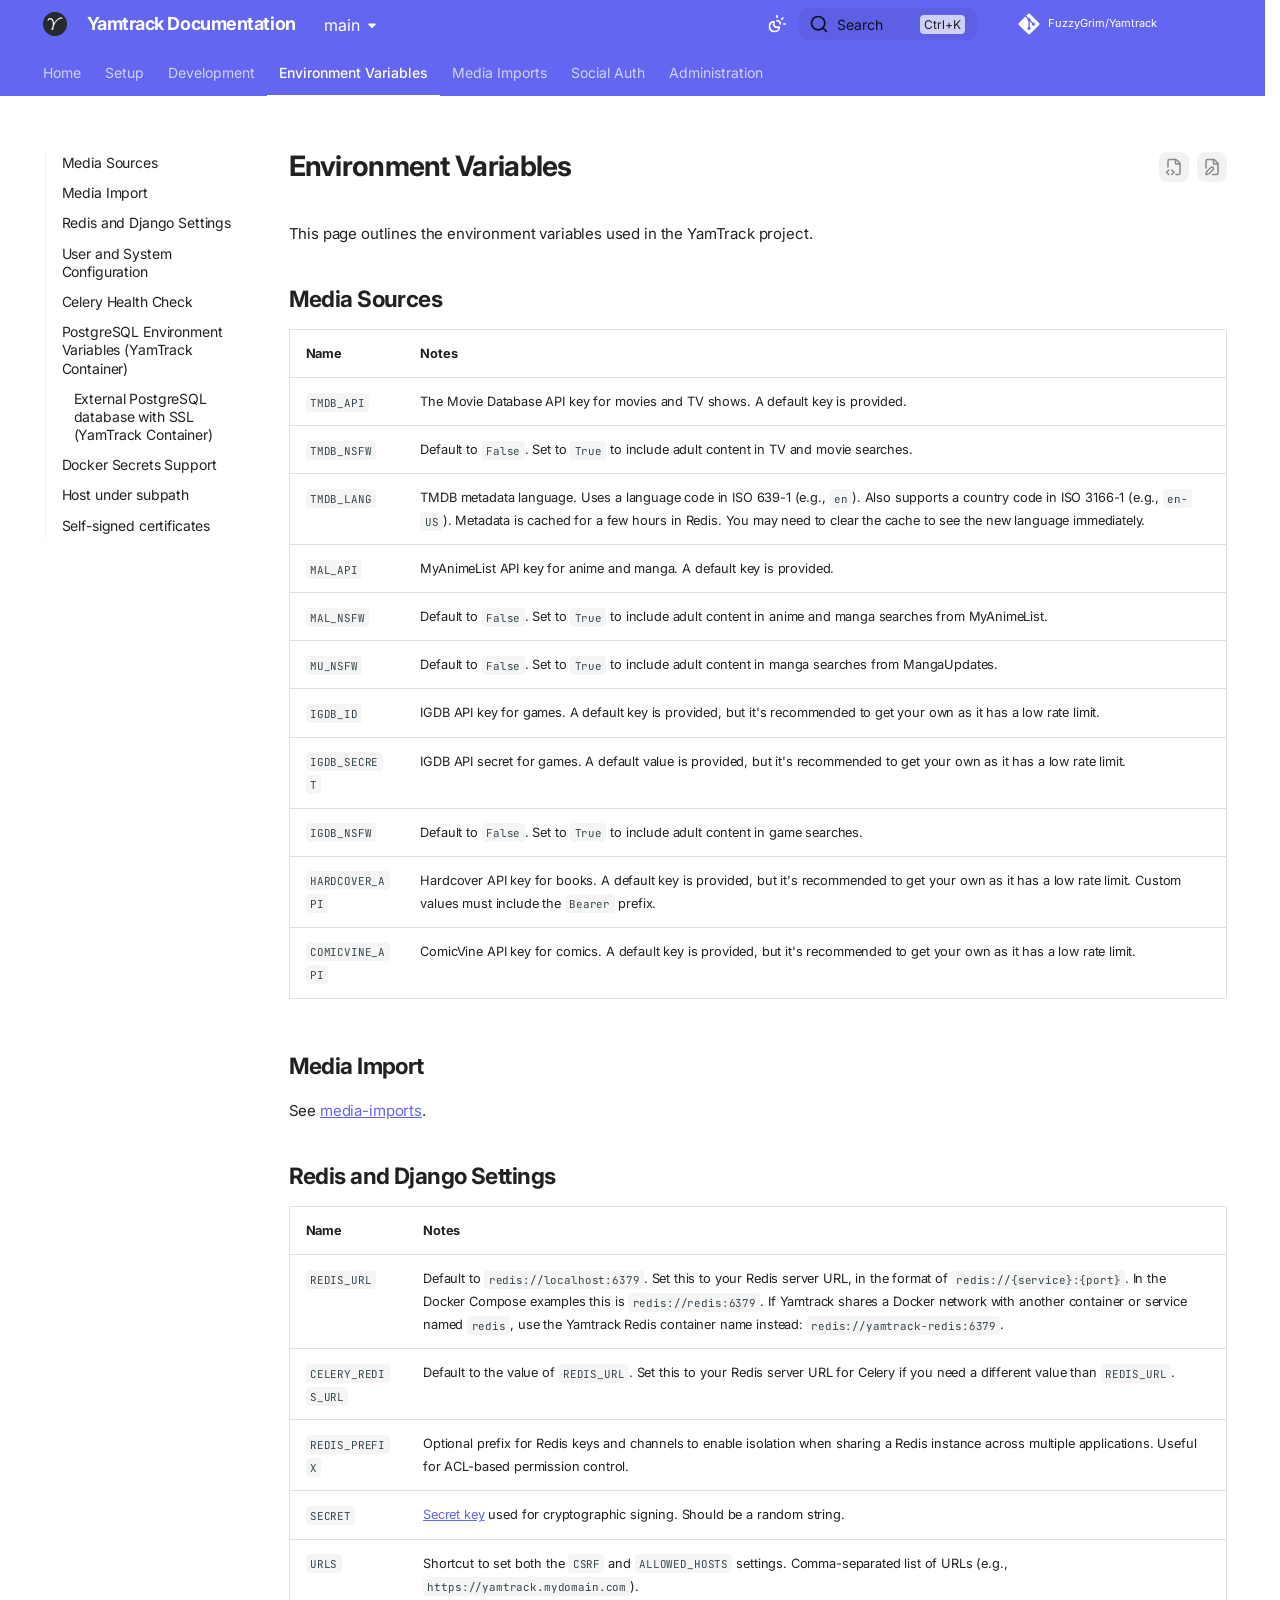
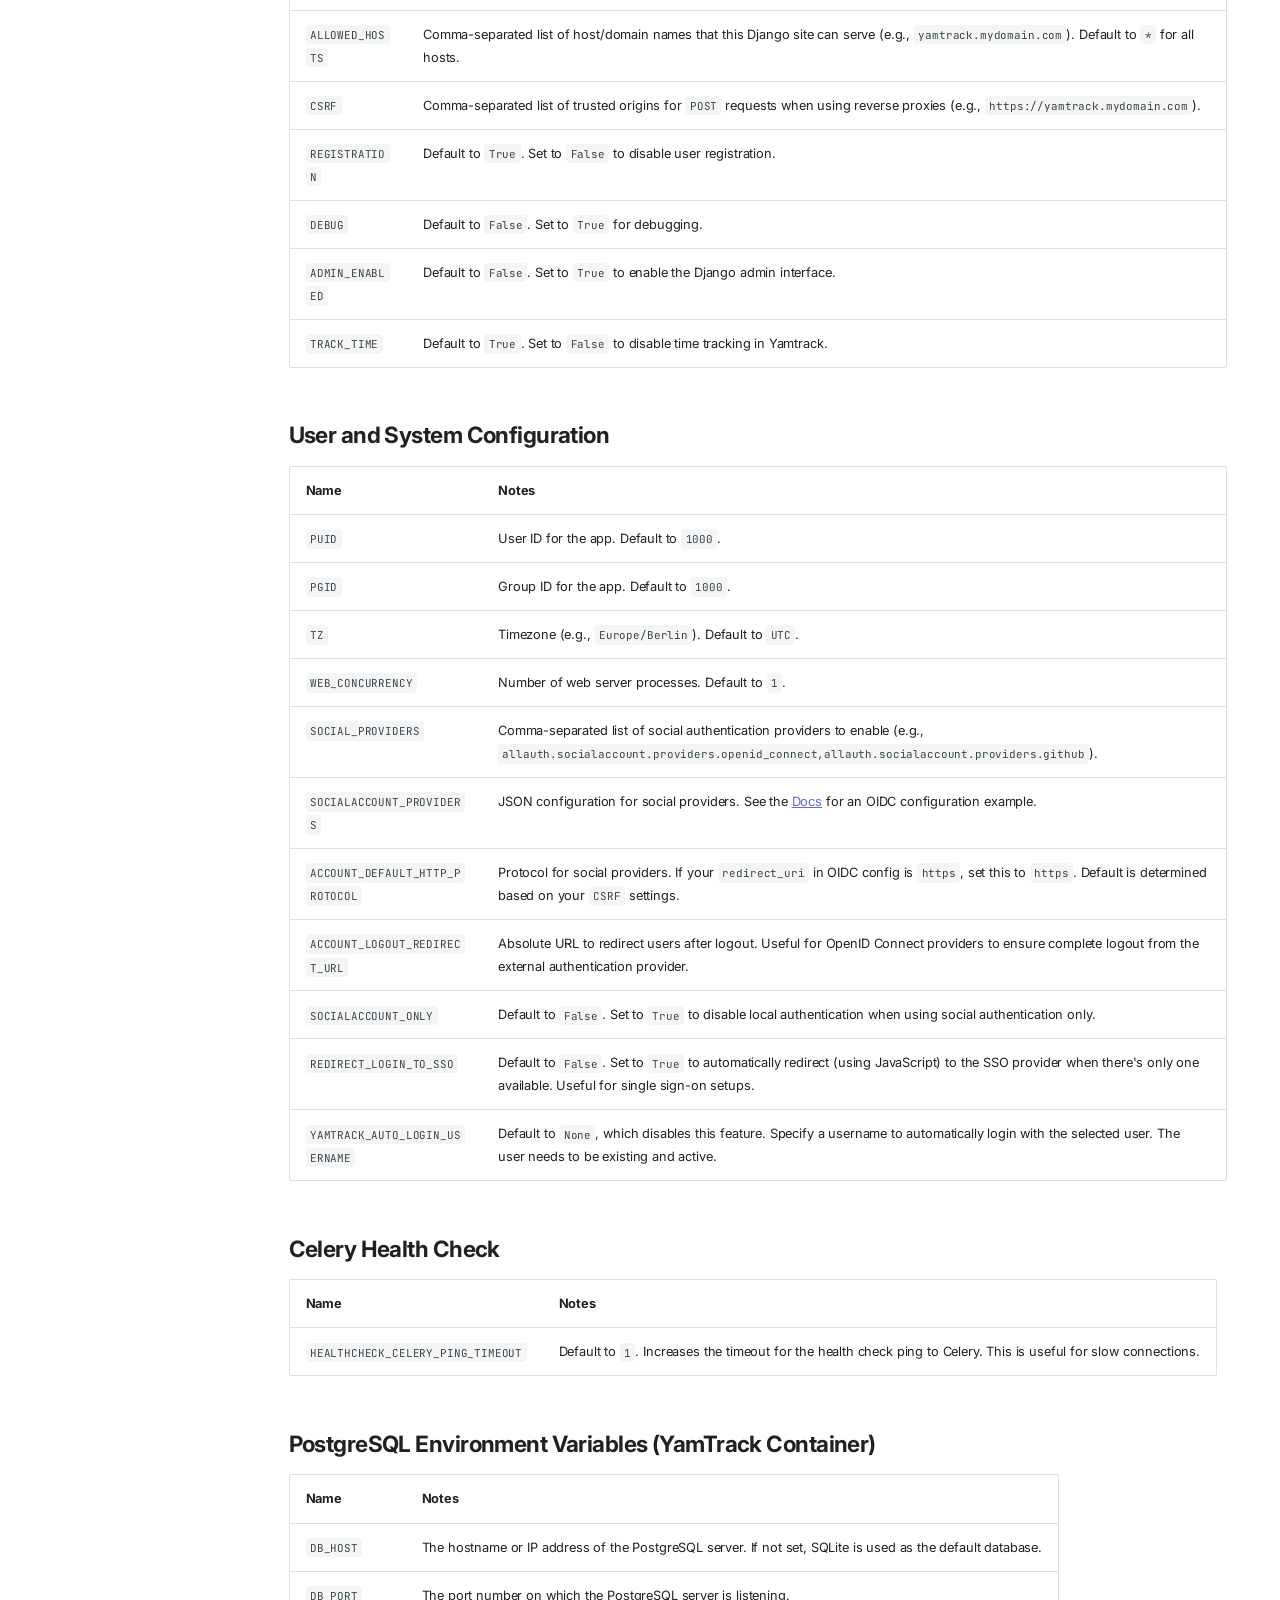
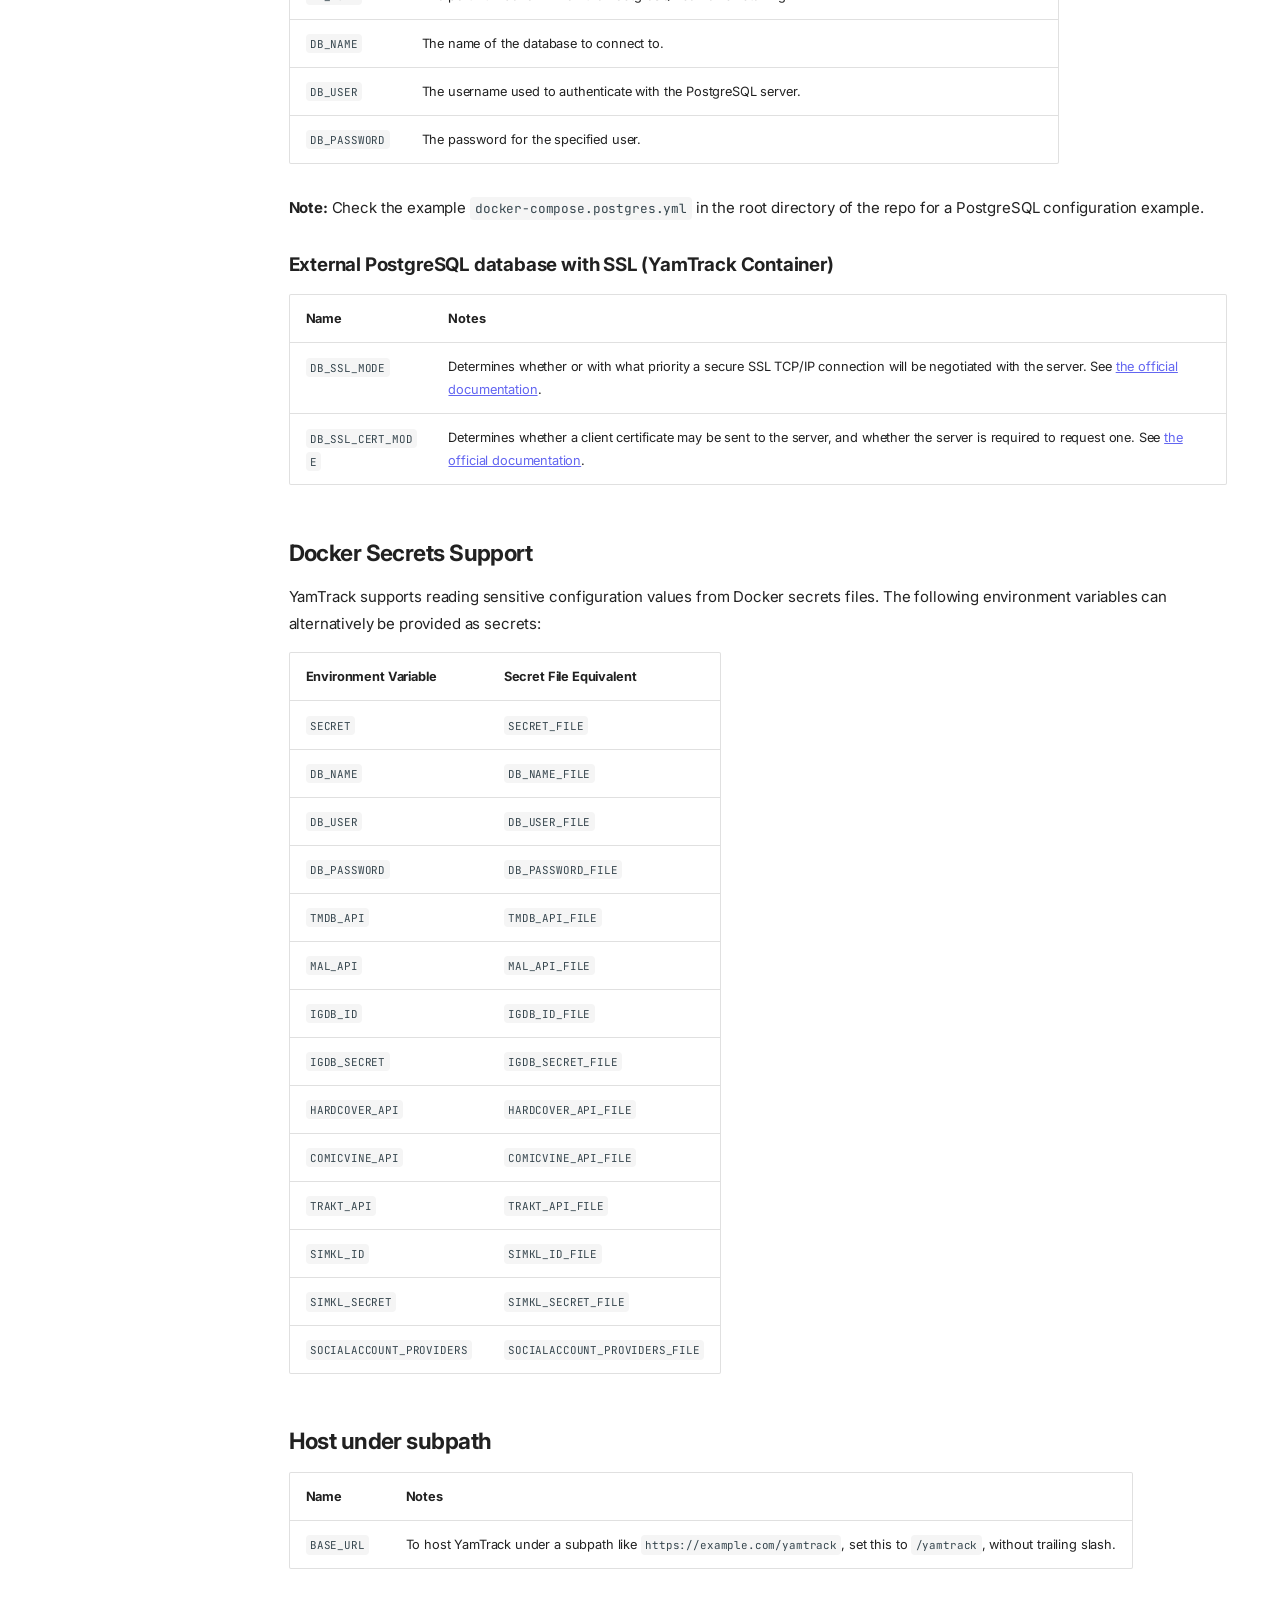
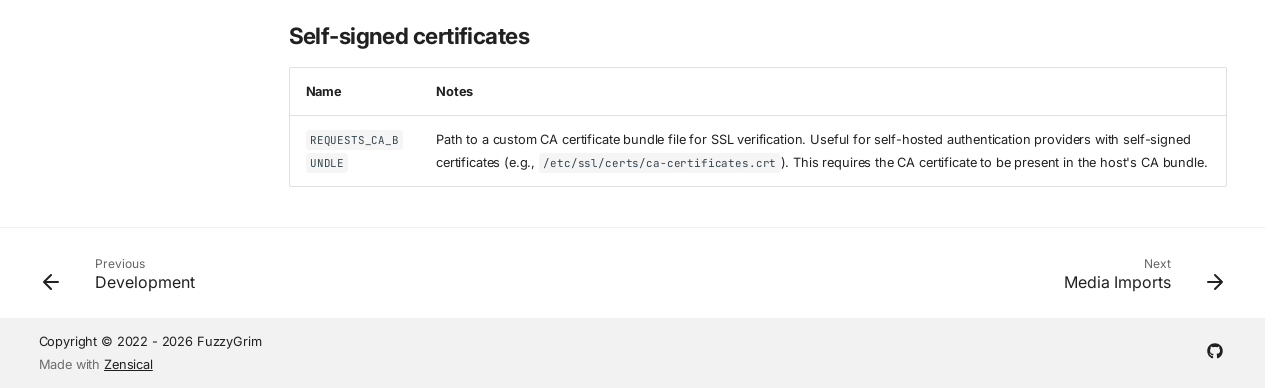
==== main/env-variables/index.html @ cf346e5a "Deployed 66293845 to main with Zensical 0.0.42 and mike 2.2.0+zensical-0.1.0" ====
<!doctype html>
<html lang="en" class="no-js">
  <head>
    
      <meta charset="utf-8">
      <meta name="viewport" content="width=device-width,initial-scale=1">
      
        <meta name="description" content="Yamtrack is a self hosted media tracker for movies, tv shows, anime, manga, video games, books, comics, and board games.">
      
      
        <meta name="author" content="FuzzyGrim">
      
      
        <link rel="canonical" href="https://FuzzyGrim.github.io/Yamtrack/main/env-variables/">
      
      
        <link rel="prev" href="../development/">
      
      
        <link rel="next" href="../media-imports/">
      
      
        
      
      
      <link rel="icon" href="../assets/logo.png">
      <meta name="generator" content="zensical-0.0.42">
    
    
      
        <title>Environment Variables - Yamtrack Documentation</title>
      
    
    
      
        
      
      <link rel="stylesheet" href="../assets/stylesheets/modern/main.fba56155.min.css">
      
        
          
        
        <link rel="stylesheet" href="../assets/stylesheets/modern/palette.dfe2e883.min.css">
      
      


    
    
      
    
    
      
        
        
        <link rel="preconnect" href="https://fonts.gstatic.com" crossorigin>
        <link rel="stylesheet" href="https://fonts.googleapis.com/css?family=Inter:300,300i,400,400i,500,500i,700,700i%7CJetBrains+Mono:400,400i,700,700i&amp;display=fallback">
        <style>:root{--md-text-font:"Inter";--md-code-font:"JetBrains Mono"}</style>
      
    
    
      <link rel="stylesheet" href="../stylesheets/extra.css">
    
    <script>__md_scope=new URL("..",location),__md_scope.pathname.endsWith("/")||(__md_scope=new URL(__md_scope.pathname+"/",location)),__md_hash=e=>[...e].reduce(((e,t)=>(e<<5)-e+t.charCodeAt(0)),0),__md_get=(e,t=localStorage,_=__md_scope)=>JSON.parse(t.getItem(_.pathname+"."+e)),__md_set=(e,t,_=localStorage,a=__md_scope)=>{try{_.setItem(a.pathname+"."+e,JSON.stringify(t))}catch(e){}},document.documentElement.setAttribute("data-platform",navigator.platform)</script>
    
      

    
    
  </head>
  
  
    
    
      
    
    
    
    
    <body dir="ltr" data-md-color-scheme="default" data-md-color-primary="indigo" data-md-color-accent="indigo">
  
    
    <input class="md-toggle" data-md-toggle="drawer" type="checkbox" id="__drawer" autocomplete="off">
    <input class="md-toggle" data-md-toggle="search" type="checkbox" id="__search" autocomplete="off">
    <label class="md-overlay" for="__drawer" aria-label="Navigation"></label>
    <div data-md-component="skip">
      
        
        <a href="#environment-variables" class="md-skip">
          Skip to content
        </a>
      
    </div>
    <div data-md-component="announce">
      
    </div>
    
      <div data-md-color-scheme="default" data-md-component="outdated" hidden>
        
      </div>
    
    
      

<header class="md-header" data-md-component="header">
  <nav class="md-header__inner md-grid" aria-label="Header">
    <a href="./.." title="Yamtrack Documentation" class="md-header__button md-logo" aria-label="Yamtrack Documentation" data-md-component="logo">
      
  <img src="../assets/logo.png" alt="Yamtrack Documentation">

    </a>
    <label class="md-header__button md-icon" for="__drawer" aria-label="Navigation">
      
      <svg xmlns="http://www.w3.org/2000/svg" fill="none" stroke="currentColor" stroke-linecap="round" stroke-linejoin="round" stroke-width="2" class="lucide lucide-menu" viewBox="0 0 24 24"><path d="M4 5h16M4 12h16M4 19h16"/></svg>
    </label>
    <div class="md-header__title" data-md-component="header-title">
      <div class="md-header__ellipsis">
        <div class="md-header__topic">
          <span class="md-ellipsis">
            Yamtrack Documentation
          </span>
        </div>
        <div class="md-header__topic" data-md-component="header-topic">
          <span class="md-ellipsis">
            
              Environment Variables
            
          </span>
        </div>
      </div>
    </div>
    
      
        <form class="md-header__option" data-md-component="palette">
  
    
    
    
    <input class="md-option" data-md-color-media="(prefers-color-scheme)" data-md-color-scheme="default" data-md-color-primary="indigo" data-md-color-accent="indigo"  aria-label="Switch to light mode"  type="radio" name="__palette" id="__palette_0">
    
      <label class="md-header__button md-icon" title="Switch to light mode" for="__palette_1" hidden>
        <svg xmlns="http://www.w3.org/2000/svg" fill="none" stroke="currentColor" stroke-linecap="round" stroke-linejoin="round" stroke-width="2" class="lucide lucide-sun-moon" viewBox="0 0 24 24"><path d="M12 2v2M14.837 16.385a6 6 0 1 1-7.223-7.222c.624-.147.97.66.715 1.248a4 4 0 0 0 5.26 5.259c.589-.255 1.396.09 1.248.715M16 12a4 4 0 0 0-4-4M19 5l-1.256 1.256M20 12h2"/></svg>
      </label>
    
  
    
    
    
    <input class="md-option" data-md-color-media="(prefers-color-scheme: light)" data-md-color-scheme="default" data-md-color-primary="indigo" data-md-color-accent="indigo"  aria-label="Switch to dark mode"  type="radio" name="__palette" id="__palette_1">
    
      <label class="md-header__button md-icon" title="Switch to dark mode" for="__palette_2" hidden>
        <svg xmlns="http://www.w3.org/2000/svg" fill="none" stroke="currentColor" stroke-linecap="round" stroke-linejoin="round" stroke-width="2" class="lucide lucide-sun" viewBox="0 0 24 24"><circle cx="12" cy="12" r="4"/><path d="M12 2v2M12 20v2M4.93 4.93l1.41 1.41M17.66 17.66l1.41 1.41M2 12h2M20 12h2M6.34 17.66l-1.41 1.41M19.07 4.93l-1.41 1.41"/></svg>
      </label>
    
  
    
    
    
    <input class="md-option" data-md-color-media="(prefers-color-scheme: dark)" data-md-color-scheme="slate" data-md-color-primary="indigo" data-md-color-accent="indigo"  aria-label="Switch to system preference"  type="radio" name="__palette" id="__palette_2">
    
      <label class="md-header__button md-icon" title="Switch to system preference" for="__palette_0" hidden>
        <svg xmlns="http://www.w3.org/2000/svg" fill="none" stroke="currentColor" stroke-linecap="round" stroke-linejoin="round" stroke-width="2" class="lucide lucide-moon" viewBox="0 0 24 24"><path d="M20.985 12.486a9 9 0 1 1-9.473-9.472c.405-.022.617.46.402.803a6 6 0 0 0 8.268 8.268c.344-.215.825-.004.803.401"/></svg>
      </label>
    
  
</form>
      
    
    
      <script>var palette=__md_get("__palette");if(palette&&palette.color){if("(prefers-color-scheme)"===palette.color.media){var media=matchMedia("(prefers-color-scheme: light)"),input=document.querySelector(media.matches?"[data-md-color-media='(prefers-color-scheme: light)']":"[data-md-color-media='(prefers-color-scheme: dark)']");palette.color.media=input.getAttribute("data-md-color-media"),palette.color.scheme=input.getAttribute("data-md-color-scheme"),palette.color.primary=input.getAttribute("data-md-color-primary"),palette.color.accent=input.getAttribute("data-md-color-accent")}for(var[key,value]of Object.entries(palette.color))document.body.setAttribute("data-md-color-"+key,value)}</script>
    
    
    
      
      
        <label class="md-header__button md-icon" for="__search" aria-label="Search">
          
          <svg xmlns="http://www.w3.org/2000/svg" fill="none" stroke="currentColor" stroke-linecap="round" stroke-linejoin="round" stroke-width="2" class="lucide lucide-search" viewBox="0 0 24 24"><path d="m21 21-4.34-4.34"/><circle cx="11" cy="11" r="8"/></svg>
        </label>
        <div class="md-search" data-md-component="search" role="dialog" aria-label="Search">
  <button type="button" class="md-search__button">
    Search
  </button>
</div>
      
    
    <div class="md-header__source">
      
        <a href="https://github.com/FuzzyGrim/Yamtrack" title="Go to repository" class="md-source" data-md-component="source">
  <div class="md-source__icon md-icon">
    
    <svg xmlns="http://www.w3.org/2000/svg" viewBox="0 0 448 512"><!--! Font Awesome Free 7.2.0 by @fontawesome - https://fontawesome.com License - https://fontawesome.com/license/free (Icons: CC BY 4.0, Fonts: SIL OFL 1.1, Code: MIT License) Copyright 2026 Fonticons, Inc.--><path fill="currentColor" d="M439.6 236.1 244 40.5c-5.4-5.5-12.8-8.5-20.4-8.5s-15 3-20.4 8.4L162.5 81l51.5 51.5c27.1-9.1 52.7 16.8 43.4 43.7l49.7 49.7c34.2-11.8 61.2 31 35.5 56.7-26.5 26.5-70.2-2.9-56-37.3L240.3 199v121.9c25.3 12.5 22.3 41.8 9.1 55-6.4 6.4-15.2 10.1-24.3 10.1s-17.8-3.6-24.3-10.1c-17.6-17.6-11.1-46.9 11.2-56v-123c-20.8-8.5-24.6-30.7-18.6-45L142.6 101 8.5 235.1C3 240.6 0 247.9 0 255.5s3 15 8.5 20.4l195.6 195.7c5.4 5.4 12.7 8.4 20.4 8.4s15-3 20.4-8.4l194.7-194.7c5.4-5.4 8.4-12.8 8.4-20.4s-3-15-8.4-20.4"/></svg>
  </div>
  <div class="md-source__repository">
    FuzzyGrim/Yamtrack
  </div>
</a>
      
    </div>
  </nav>
  
</header>
    
    <div class="md-container" data-md-component="container">
      
      
        
          
            
<nav class="md-tabs" aria-label="Tabs" data-md-component="tabs">
  <div class="md-grid">
    <ul class="md-tabs__list">
      
        
  
  
  
  
    <li class="md-tabs__item">
      <a href="./.." class="md-tabs__link">
        
  
  Home

      </a>
    </li>
  

      
        
  
  
  
  
    <li class="md-tabs__item">
      <a href="../setup/" class="md-tabs__link">
        
  
  Setup

      </a>
    </li>
  

      
        
  
  
  
  
    <li class="md-tabs__item">
      <a href="../development/" class="md-tabs__link">
        
  
  Development

      </a>
    </li>
  

      
        
  
  
  
    
  
  
    <li class="md-tabs__item md-tabs__item--active">
      <a href="././" class="md-tabs__link">
        
  
  Environment Variables

      </a>
    </li>
  

      
        
  
  
  
  
    <li class="md-tabs__item">
      <a href="../media-imports/" class="md-tabs__link">
        
  
  Media Imports

      </a>
    </li>
  

      
        
  
  
  
  
    <li class="md-tabs__item">
      <a href="../social-auth/" class="md-tabs__link">
        
  
  Social Auth

      </a>
    </li>
  

      
        
  
  
  
  
    <li class="md-tabs__item">
      <a href="../administration/" class="md-tabs__link">
        
  
  Administration

      </a>
    </li>
  

      
    </ul>
  </div>
</nav>
          
        
      
      <main class="md-main" data-md-component="main">
        <div class="md-main__inner md-grid">
          
            
              
              <div class="md-sidebar md-sidebar--primary" data-md-component="sidebar" data-md-type="navigation" >
                <div class="md-sidebar__scrollwrap">
                  <div class="md-sidebar__inner">
                    


  


  

<nav class="md-nav md-nav--primary md-nav--lifted md-nav--integrated" aria-label="Navigation" data-md-level="0">
  <label class="md-nav__title" for="__drawer">
    <a href="./.." title="Yamtrack Documentation" class="md-nav__button md-logo" aria-label="Yamtrack Documentation" data-md-component="logo">
      
  <img src="../assets/logo.png" alt="Yamtrack Documentation">

    </a>
    Yamtrack Documentation
  </label>
  
    <div class="md-nav__source">
      <a href="https://github.com/FuzzyGrim/Yamtrack" title="Go to repository" class="md-source" data-md-component="source">
  <div class="md-source__icon md-icon">
    
    <svg xmlns="http://www.w3.org/2000/svg" viewBox="0 0 448 512"><!--! Font Awesome Free 7.2.0 by @fontawesome - https://fontawesome.com License - https://fontawesome.com/license/free (Icons: CC BY 4.0, Fonts: SIL OFL 1.1, Code: MIT License) Copyright 2026 Fonticons, Inc.--><path fill="currentColor" d="M439.6 236.1 244 40.5c-5.4-5.5-12.8-8.5-20.4-8.5s-15 3-20.4 8.4L162.5 81l51.5 51.5c27.1-9.1 52.7 16.8 43.4 43.7l49.7 49.7c34.2-11.8 61.2 31 35.5 56.7-26.5 26.5-70.2-2.9-56-37.3L240.3 199v121.9c25.3 12.5 22.3 41.8 9.1 55-6.4 6.4-15.2 10.1-24.3 10.1s-17.8-3.6-24.3-10.1c-17.6-17.6-11.1-46.9 11.2-56v-123c-20.8-8.5-24.6-30.7-18.6-45L142.6 101 8.5 235.1C3 240.6 0 247.9 0 255.5s3 15 8.5 20.4l195.6 195.7c5.4 5.4 12.7 8.4 20.4 8.4s15-3 20.4-8.4l194.7-194.7c5.4-5.4 8.4-12.8 8.4-20.4s-3-15-8.4-20.4"/></svg>
  </div>
  <div class="md-source__repository">
    FuzzyGrim/Yamtrack
  </div>
</a>
    </div>
  
  <ul class="md-nav__list" data-md-scrollfix>
    
      
      
  
  
  
  
    <li class="md-nav__item">
      <a href="./.." class="md-nav__link">
        
  
  
  <span class="md-ellipsis">
    
  
  Home

    
  </span>
  
  

      </a>
    </li>
  

    
      
      
  
  
  
  
    <li class="md-nav__item">
      <a href="../setup/" class="md-nav__link">
        
  
  
  <span class="md-ellipsis">
    
  
  Setup

    
  </span>
  
  

      </a>
    </li>
  

    
      
      
  
  
  
  
    <li class="md-nav__item">
      <a href="../development/" class="md-nav__link">
        
  
  
  <span class="md-ellipsis">
    
  
  Development

    
  </span>
  
  

      </a>
    </li>
  

    
      
      
  
  
    
  
  
  
    <li class="md-nav__item md-nav__item--active">
      
      
      
      
        
      
      
        <label class="md-nav__link md-nav__link--active" for="__toc">
          
  
  
  <span class="md-ellipsis">
    
  
  Environment Variables

    
  </span>
  
  

          <span class="md-nav__icon md-icon"></span>
        </label>
      
      <a href="././" class="md-nav__link md-nav__link--active">
        
  
  
  <span class="md-ellipsis">
    
  
  Environment Variables

    
  </span>
  
  

      </a>
      
        


<nav class="md-nav md-nav--secondary" aria-label="On this page">
  
  
  
    
  
  
    <label class="md-nav__title" for="__toc">
      <span class="md-nav__icon md-icon"></span>
      On this page
    </label>
    <ul class="md-nav__list" data-md-component="toc" data-md-scrollfix>
      
        <li class="md-nav__item">
  <a href="#media-sources" class="md-nav__link">
    <span class="md-ellipsis">
      <span class="md-typeset">
        Media Sources
      </span>
    </span>
  </a>
  
</li>
      
        <li class="md-nav__item">
  <a href="#media-import" class="md-nav__link">
    <span class="md-ellipsis">
      <span class="md-typeset">
        Media Import
      </span>
    </span>
  </a>
  
</li>
      
        <li class="md-nav__item">
  <a href="#redis-and-django-settings" class="md-nav__link">
    <span class="md-ellipsis">
      <span class="md-typeset">
        Redis and Django Settings
      </span>
    </span>
  </a>
  
</li>
      
        <li class="md-nav__item">
  <a href="#user-and-system-configuration" class="md-nav__link">
    <span class="md-ellipsis">
      <span class="md-typeset">
        User and System Configuration
      </span>
    </span>
  </a>
  
</li>
      
        <li class="md-nav__item">
  <a href="#celery-health-check" class="md-nav__link">
    <span class="md-ellipsis">
      <span class="md-typeset">
        Celery Health Check
      </span>
    </span>
  </a>
  
</li>
      
        <li class="md-nav__item">
  <a href="#postgresql-environment-variables-yamtrack-container" class="md-nav__link">
    <span class="md-ellipsis">
      <span class="md-typeset">
        PostgreSQL Environment Variables (YamTrack Container)
      </span>
    </span>
  </a>
  
    <nav class="md-nav" aria-label="PostgreSQL Environment Variables (YamTrack Container)">
      <ul class="md-nav__list">
        
          <li class="md-nav__item">
  <a href="#external-postgresql-database-with-ssl-yamtrack-container" class="md-nav__link">
    <span class="md-ellipsis">
      <span class="md-typeset">
        External PostgreSQL database with SSL (YamTrack Container)
      </span>
    </span>
  </a>
  
</li>
        
      </ul>
    </nav>
  
</li>
      
        <li class="md-nav__item">
  <a href="#docker-secrets-support" class="md-nav__link">
    <span class="md-ellipsis">
      <span class="md-typeset">
        Docker Secrets Support
      </span>
    </span>
  </a>
  
</li>
      
        <li class="md-nav__item">
  <a href="#host-under-subpath" class="md-nav__link">
    <span class="md-ellipsis">
      <span class="md-typeset">
        Host under subpath
      </span>
    </span>
  </a>
  
</li>
      
        <li class="md-nav__item">
  <a href="#self-signed-certificates" class="md-nav__link">
    <span class="md-ellipsis">
      <span class="md-typeset">
        Self-signed certificates
      </span>
    </span>
  </a>
  
</li>
      
    </ul>
  
</nav>
      
    </li>
  

    
      
      
  
  
  
  
    <li class="md-nav__item">
      <a href="../media-imports/" class="md-nav__link">
        
  
  
  <span class="md-ellipsis">
    
  
  Media Imports

    
  </span>
  
  

      </a>
    </li>
  

    
      
      
  
  
  
  
    <li class="md-nav__item">
      <a href="../social-auth/" class="md-nav__link">
        
  
  
  <span class="md-ellipsis">
    
  
  Social Auth

    
  </span>
  
  

      </a>
    </li>
  

    
      
      
  
  
  
  
    <li class="md-nav__item">
      <a href="../administration/" class="md-nav__link">
        
  
  
  <span class="md-ellipsis">
    
  
  Administration

    
  </span>
  
  

      </a>
    </li>
  

    
  </ul>
</nav>
                  </div>
                </div>
              </div>
            
            
          
          
            <div class="md-content" data-md-component="content">
              
              <article class="md-content__inner md-typeset">
                
                  
  
    <a href="https://github.com/FuzzyGrim/Yamtrack/edit/dev/docs/env-variables.md" title="Edit this page" class="md-content__button md-icon" rel="edit">
      
      <svg xmlns="http://www.w3.org/2000/svg" fill="none" stroke="currentColor" stroke-linecap="round" stroke-linejoin="round" stroke-width="2" class="lucide lucide-file-pen" viewBox="0 0 24 24"><path d="M12.659 22H18a2 2 0 0 0 2-2V8a2.4 2.4 0 0 0-.706-1.706l-3.588-3.588A2.4 2.4 0 0 0 14 2H6a2 2 0 0 0-2 2v9.34"/><path d="M14 2v5a1 1 0 0 0 1 1h5M10.378 12.622a1 1 0 0 1 3 3.003L8.36 20.637a2 2 0 0 1-.854.506l-2.867.837a.5.5 0 0 1-.62-.62l.836-2.869a2 2 0 0 1 .506-.853z"/></svg>
    </a>
  
  
    
      
    
    <a href="https://github.com/FuzzyGrim/Yamtrack/raw/dev/docs/env-variables.md" title="View source of this page" class="md-content__button md-icon">
      
      <svg xmlns="http://www.w3.org/2000/svg" fill="none" stroke="currentColor" stroke-linecap="round" stroke-linejoin="round" stroke-width="2" class="lucide lucide-file-code-2" viewBox="0 0 24 24"><path d="M4 12.15V4a2 2 0 0 1 2-2h8a2.4 2.4 0 0 1 1.706.706l3.588 3.588A2.4 2.4 0 0 1 20 8v12a2 2 0 0 1-2 2h-3.35"/><path d="M14 2v5a1 1 0 0 0 1 1h5M5 16l-3 3 3 3M9 22l3-3-3-3"/></svg>
    </a>
  


<h1 id="environment-variables">Environment Variables<a class="headerlink" href="#environment-variables" title="Permanent link">&para;</a></h1>
<p>This page outlines the environment variables used in the YamTrack project.</p>
<h2 id="media-sources">Media Sources<a class="headerlink" href="#media-sources" title="Permanent link">&para;</a></h2>
<table>
<thead>
<tr>
<th>Name</th>
<th>Notes</th>
</tr>
</thead>
<tbody>
<tr>
<td><code>TMDB_API</code></td>
<td>The Movie Database API key for movies and TV shows. A default key is provided.</td>
</tr>
<tr>
<td><code>TMDB_NSFW</code></td>
<td>Default to <code>False</code>. Set to <code>True</code> to include adult content in TV and movie searches.</td>
</tr>
<tr>
<td><code>TMDB_LANG</code></td>
<td>TMDB metadata language. Uses a language code in ISO 639-1 (e.g., <code>en</code>). Also supports a country code in ISO 3166-1 (e.g., <code>en-US</code>). Metadata is cached for a few hours in Redis. You may need to clear the cache to see the new language immediately.</td>
</tr>
<tr>
<td><code>MAL_API</code></td>
<td>MyAnimeList API key for anime and manga. A default key is provided.</td>
</tr>
<tr>
<td><code>MAL_NSFW</code></td>
<td>Default to <code>False</code>. Set to <code>True</code> to include adult content in anime and manga searches from MyAnimeList.</td>
</tr>
<tr>
<td><code>MU_NSFW</code></td>
<td>Default to <code>False</code>. Set to <code>True</code> to include adult content in manga searches from MangaUpdates.</td>
</tr>
<tr>
<td><code>IGDB_ID</code></td>
<td>IGDB API key for games. A default key is provided, but it's recommended to get your own as it has a low rate limit.</td>
</tr>
<tr>
<td><code>IGDB_SECRET</code></td>
<td>IGDB API secret for games. A default value is provided, but it's recommended to get your own as it has a low rate limit.</td>
</tr>
<tr>
<td><code>IGDB_NSFW</code></td>
<td>Default to <code>False</code>. Set to <code>True</code> to include adult content in game searches.</td>
</tr>
<tr>
<td><code>HARDCOVER_API</code></td>
<td>Hardcover API key for books. A default key is provided, but it's recommended to get your own as it has a low rate limit. Custom values must include the <code>Bearer</code> prefix.</td>
</tr>
<tr>
<td><code>COMICVINE_API</code></td>
<td>ComicVine API key for comics. A default key is provided, but it's recommended to get your own as it has a low rate limit.</td>
</tr>
</tbody>
</table>
<h2 id="media-import">Media Import<a class="headerlink" href="#media-import" title="Permanent link">&para;</a></h2>
<p>See <a href="../media-imports/">media-imports</a>.</p>
<h2 id="redis-and-django-settings">Redis and Django Settings<a class="headerlink" href="#redis-and-django-settings" title="Permanent link">&para;</a></h2>
<table>
<thead>
<tr>
<th>Name</th>
<th>Notes</th>
</tr>
</thead>
<tbody>
<tr>
<td><code>REDIS_URL</code></td>
<td>Default to <code>redis://localhost:6379</code>. Set this to your Redis server URL, in the format of <code>redis://{service}:{port}</code>. In the Docker Compose examples this is <code>redis://redis:6379</code>. If Yamtrack shares a Docker network with another container or service named <code>redis</code>, use the Yamtrack Redis container name instead: <code>redis://yamtrack-redis:6379</code>.</td>
</tr>
<tr>
<td><code>CELERY_REDIS_URL</code></td>
<td>Default to the value of <code>REDIS_URL</code>. Set this to your Redis server URL for Celery if you need a different value than <code>REDIS_URL</code>.</td>
</tr>
<tr>
<td><code>REDIS_PREFIX</code></td>
<td>Optional prefix for Redis keys and channels to enable isolation when sharing a Redis instance across multiple applications. Useful for ACL-based permission control.</td>
</tr>
<tr>
<td><code>SECRET</code></td>
<td><a href="https://docs.djangoproject.com/en/stable/ref/settings/#secret-key">Secret key</a> used for cryptographic signing. Should be a random string.</td>
</tr>
<tr>
<td><code>URLS</code></td>
<td>Shortcut to set both the <code>CSRF</code> and <code>ALLOWED_HOSTS</code> settings. Comma-separated list of URLs (e.g., <code>https://yamtrack.mydomain.com</code>).</td>
</tr>
<tr>
<td><code>ALLOWED_HOSTS</code></td>
<td>Comma-separated list of host/domain names that this Django site can serve (e.g., <code>yamtrack.mydomain.com</code>). Default to <code>*</code> for all hosts.</td>
</tr>
<tr>
<td><code>CSRF</code></td>
<td>Comma-separated list of trusted origins for <code>POST</code> requests when using reverse proxies (e.g., <code>https://yamtrack.mydomain.com</code>).</td>
</tr>
<tr>
<td><code>REGISTRATION</code></td>
<td>Default to <code>True</code>. Set to <code>False</code> to disable user registration.</td>
</tr>
<tr>
<td><code>DEBUG</code></td>
<td>Default to <code>False</code>. Set to <code>True</code> for debugging.</td>
</tr>
<tr>
<td><code>ADMIN_ENABLED</code></td>
<td>Default to <code>False</code>. Set to <code>True</code> to enable the Django admin interface.</td>
</tr>
<tr>
<td><code>TRACK_TIME</code></td>
<td>Default to <code>True</code>. Set to <code>False</code> to disable time tracking in Yamtrack.</td>
</tr>
</tbody>
</table>
<h2 id="user-and-system-configuration">User and System Configuration<a class="headerlink" href="#user-and-system-configuration" title="Permanent link">&para;</a></h2>
<table>
<thead>
<tr>
<th>Name</th>
<th>Notes</th>
</tr>
</thead>
<tbody>
<tr>
<td><code>PUID</code></td>
<td>User ID for the app. Default to <code>1000</code>.</td>
</tr>
<tr>
<td><code>PGID</code></td>
<td>Group ID for the app. Default to <code>1000</code>.</td>
</tr>
<tr>
<td><code>TZ</code></td>
<td>Timezone (e.g., <code>Europe/Berlin</code>). Default to <code>UTC</code>.</td>
</tr>
<tr>
<td><code>WEB_CONCURRENCY</code></td>
<td>Number of web server processes. Default to <code>1</code>.</td>
</tr>
<tr>
<td><code>SOCIAL_PROVIDERS</code></td>
<td>Comma-separated list of social authentication providers to enable (e.g., <code>allauth.socialaccount.providers.openid_connect,allauth.socialaccount.providers.github</code>).</td>
</tr>
<tr>
<td><code>SOCIALACCOUNT_PROVIDERS</code></td>
<td>JSON configuration for social providers. See the <a href="../social-auth/">Docs</a> for an OIDC configuration example.</td>
</tr>
<tr>
<td><code>ACCOUNT_DEFAULT_HTTP_PROTOCOL</code></td>
<td>Protocol for social providers. If your <code>redirect_uri</code> in OIDC config is <code>https</code>, set this to <code>https</code>. Default is determined based on your <code>CSRF</code> settings.</td>
</tr>
<tr>
<td><code>ACCOUNT_LOGOUT_REDIRECT_URL</code></td>
<td>Absolute URL to redirect users after logout. Useful for OpenID Connect providers to ensure complete logout from the external authentication provider.</td>
</tr>
<tr>
<td><code>SOCIALACCOUNT_ONLY</code></td>
<td>Default to <code>False</code>. Set to <code>True</code> to disable local authentication when using social authentication only.</td>
</tr>
<tr>
<td><code>REDIRECT_LOGIN_TO_SSO</code></td>
<td>Default to <code>False</code>. Set to <code>True</code> to automatically redirect (using JavaScript) to the SSO provider when there's only one available. Useful for single sign-on setups.</td>
</tr>
<tr>
<td><code>YAMTRACK_AUTO_LOGIN_USERNAME</code></td>
<td>Default to <code>None</code>, which disables this feature. Specify a username to automatically login with the selected user. The user needs to be existing and active.</td>
</tr>
</tbody>
</table>
<h2 id="celery-health-check">Celery Health Check<a class="headerlink" href="#celery-health-check" title="Permanent link">&para;</a></h2>
<table>
<thead>
<tr>
<th>Name</th>
<th>Notes</th>
</tr>
</thead>
<tbody>
<tr>
<td><code>HEALTHCHECK_CELERY_PING_TIMEOUT</code></td>
<td>Default to <code>1</code>. Increases the timeout for the health check ping to Celery. This is useful for slow connections.</td>
</tr>
</tbody>
</table>
<h2 id="postgresql-environment-variables-yamtrack-container">PostgreSQL Environment Variables (YamTrack Container)<a class="headerlink" href="#postgresql-environment-variables-yamtrack-container" title="Permanent link">&para;</a></h2>
<table>
<thead>
<tr>
<th>Name</th>
<th>Notes</th>
</tr>
</thead>
<tbody>
<tr>
<td><code>DB_HOST</code></td>
<td>The hostname or IP address of the PostgreSQL server. If not set, SQLite is used as the default database.</td>
</tr>
<tr>
<td><code>DB_PORT</code></td>
<td>The port number on which the PostgreSQL server is listening.</td>
</tr>
<tr>
<td><code>DB_NAME</code></td>
<td>The name of the database to connect to.</td>
</tr>
<tr>
<td><code>DB_USER</code></td>
<td>The username used to authenticate with the PostgreSQL server.</td>
</tr>
<tr>
<td><code>DB_PASSWORD</code></td>
<td>The password for the specified user.</td>
</tr>
</tbody>
</table>
<p><strong>Note:</strong> Check the example <code>docker-compose.postgres.yml</code> in the root directory of the repo for a PostgreSQL configuration example.</p>
<h3 id="external-postgresql-database-with-ssl-yamtrack-container">External PostgreSQL database with SSL (YamTrack Container)<a class="headerlink" href="#external-postgresql-database-with-ssl-yamtrack-container" title="Permanent link">&para;</a></h3>
<table>
<thead>
<tr>
<th>Name</th>
<th>Notes</th>
</tr>
</thead>
<tbody>
<tr>
<td><code>DB_SSL_MODE</code></td>
<td>Determines whether or with what priority a secure SSL TCP/IP connection will be negotiated with the server. See <a href="https://www.postgresql.org/docs/current/libpq-connect.html#LIBPQ-CONNECT-SSLMODE">the official documentation</a>.</td>
</tr>
<tr>
<td><code>DB_SSL_CERT_MODE</code></td>
<td>Determines whether a client certificate may be sent to the server, and whether the server is required to request one. See <a href="https://www.postgresql.org/docs/current/libpq-connect.html#LIBPQ-CONNECT-SSLCERTMODE">the official documentation</a>.</td>
</tr>
</tbody>
</table>
<h2 id="docker-secrets-support">Docker Secrets Support<a class="headerlink" href="#docker-secrets-support" title="Permanent link">&para;</a></h2>
<p>YamTrack supports reading sensitive configuration values from Docker secrets files. The following environment variables can alternatively be provided as secrets:</p>
<table>
<thead>
<tr>
<th>Environment Variable</th>
<th>Secret File Equivalent</th>
</tr>
</thead>
<tbody>
<tr>
<td><code>SECRET</code></td>
<td><code>SECRET_FILE</code></td>
</tr>
<tr>
<td><code>DB_NAME</code></td>
<td><code>DB_NAME_FILE</code></td>
</tr>
<tr>
<td><code>DB_USER</code></td>
<td><code>DB_USER_FILE</code></td>
</tr>
<tr>
<td><code>DB_PASSWORD</code></td>
<td><code>DB_PASSWORD_FILE</code></td>
</tr>
<tr>
<td><code>TMDB_API</code></td>
<td><code>TMDB_API_FILE</code></td>
</tr>
<tr>
<td><code>MAL_API</code></td>
<td><code>MAL_API_FILE</code></td>
</tr>
<tr>
<td><code>IGDB_ID</code></td>
<td><code>IGDB_ID_FILE</code></td>
</tr>
<tr>
<td><code>IGDB_SECRET</code></td>
<td><code>IGDB_SECRET_FILE</code></td>
</tr>
<tr>
<td><code>HARDCOVER_API</code></td>
<td><code>HARDCOVER_API_FILE</code></td>
</tr>
<tr>
<td><code>COMICVINE_API</code></td>
<td><code>COMICVINE_API_FILE</code></td>
</tr>
<tr>
<td><code>TRAKT_API</code></td>
<td><code>TRAKT_API_FILE</code></td>
</tr>
<tr>
<td><code>SIMKL_ID</code></td>
<td><code>SIMKL_ID_FILE</code></td>
</tr>
<tr>
<td><code>SIMKL_SECRET</code></td>
<td><code>SIMKL_SECRET_FILE</code></td>
</tr>
<tr>
<td><code>SOCIALACCOUNT_PROVIDERS</code></td>
<td><code>SOCIALACCOUNT_PROVIDERS_FILE</code></td>
</tr>
</tbody>
</table>
<h2 id="host-under-subpath">Host under subpath<a class="headerlink" href="#host-under-subpath" title="Permanent link">&para;</a></h2>
<table>
<thead>
<tr>
<th>Name</th>
<th>Notes</th>
</tr>
</thead>
<tbody>
<tr>
<td><code>BASE_URL</code></td>
<td>To host YamTrack under a subpath like <code>https://example.com/yamtrack</code>, set this to <code>/yamtrack</code>, without trailing slash.</td>
</tr>
</tbody>
</table>
<h2 id="self-signed-certificates">Self-signed certificates<a class="headerlink" href="#self-signed-certificates" title="Permanent link">&para;</a></h2>
<table>
<thead>
<tr>
<th>Name</th>
<th>Notes</th>
</tr>
</thead>
<tbody>
<tr>
<td><code>REQUESTS_CA_BUNDLE</code></td>
<td>Path to a custom CA certificate bundle file for SSL verification. Useful for self-hosted authentication providers with self-signed certificates (e.g., <code>/etc/ssl/certs/ca-certificates.crt</code>). This requires the CA certificate to be present in the host's CA bundle.</td>
</tr>
</tbody>
</table>














                
              </article>
            </div>
          
          
<script>var target=document.getElementById(location.hash.slice(1));target&&target.name&&(target.checked=target.name.startsWith("__tabbed_"))</script>
        </div>
        
          <button type="button" class="md-top md-icon" data-md-component="top" hidden>
  
  <svg xmlns="http://www.w3.org/2000/svg" fill="none" stroke="currentColor" stroke-linecap="round" stroke-linejoin="round" stroke-width="2" class="lucide lucide-circle-arrow-up" viewBox="0 0 24 24"><circle cx="12" cy="12" r="10"/><path d="m16 12-4-4-4 4M12 16V8"/></svg>
  Back to top
</button>
        
      </main>
      
        <footer class="md-footer">
  
    
      
      <nav class="md-footer__inner md-grid" aria-label="Footer" >
        
          
          <a href="../development/" class="md-footer__link md-footer__link--prev" aria-label="Previous: Development">
            <div class="md-footer__button md-icon">
              
              <svg xmlns="http://www.w3.org/2000/svg" fill="none" stroke="currentColor" stroke-linecap="round" stroke-linejoin="round" stroke-width="2" class="lucide lucide-arrow-left" viewBox="0 0 24 24"><path d="m12 19-7-7 7-7M19 12H5"/></svg>
            </div>
            <div class="md-footer__title">
              <span class="md-footer__direction">
                Previous
              </span>
              <div class="md-ellipsis">
                Development
              </div>
            </div>
          </a>
        
        
          
          <a href="../media-imports/" class="md-footer__link md-footer__link--next" aria-label="Next: Media Imports">
            <div class="md-footer__title">
              <span class="md-footer__direction">
                Next
              </span>
              <div class="md-ellipsis">
                Media Imports
              </div>
            </div>
            <div class="md-footer__button md-icon">
              
              <svg xmlns="http://www.w3.org/2000/svg" fill="none" stroke="currentColor" stroke-linecap="round" stroke-linejoin="round" stroke-width="2" class="lucide lucide-arrow-right" viewBox="0 0 24 24"><path d="M5 12h14M12 5l7 7-7 7"/></svg>
            </div>
          </a>
        
      </nav>
    
  
  <div class="md-footer-meta md-typeset">
    <div class="md-footer-meta__inner md-grid">
      <div class="md-copyright">
  
    <div class="md-copyright__highlight">
      Copyright &copy; 2022 - 2026 FuzzyGrim
    </div>
  
  
    Made with
    <a href="https://zensical.org/" target="_blank" rel="noopener">
      Zensical
    </a>
  
</div>
      
        
<div class="md-social">
  
    
    
    
    
      
      
    
    <a href="https://github.com/FuzzyGrim/Yamtrack" target="_blank" rel="noopener" title="github.com" class="md-social__link">
      <svg xmlns="http://www.w3.org/2000/svg" viewBox="0 0 512 512"><!--! Font Awesome Free 7.2.0 by @fontawesome - https://fontawesome.com License - https://fontawesome.com/license/free (Icons: CC BY 4.0, Fonts: SIL OFL 1.1, Code: MIT License) Copyright 2026 Fonticons, Inc.--><path fill="currentColor" d="M173.9 397.4c0 2-2.3 3.6-5.2 3.6-3.3.3-5.6-1.3-5.6-3.6 0-2 2.3-3.6 5.2-3.6 3-.3 5.6 1.3 5.6 3.6m-31.1-4.5c-.7 2 1.3 4.3 4.3 4.9 2.6 1 5.6 0 6.2-2s-1.3-4.3-4.3-5.2c-2.6-.7-5.5.3-6.2 2.3m44.2-1.7c-2.9.7-4.9 2.6-4.6 4.9.3 2 2.9 3.3 5.9 2.6 2.9-.7 4.9-2.6 4.6-4.6-.3-1.9-3-3.2-5.9-2.9M252.8 8C114.1 8 8 113.3 8 252c0 110.9 69.8 205.8 169.5 239.2 12.8 2.3 17.3-5.6 17.3-12.1 0-6.2-.3-40.4-.3-61.4 0 0-70 15-84.7-29.8 0 0-11.4-29.1-27.8-36.6 0 0-22.9-15.7 1.6-15.4 0 0 24.9 2 38.6 25.8 21.9 38.6 58.6 27.5 72.9 20.9 2.3-16 8.8-27.1 16-33.7-55.9-6.2-112.3-14.3-112.3-110.5 0-27.5 7.6-41.3 23.6-58.9-2.6-6.5-11.1-33.3 2.6-67.9 20.9-6.5 69 27 69 27 20-5.6 41.5-8.5 62.8-8.5s42.8 2.9 62.8 8.5c0 0 48.1-33.6 69-27 13.7 34.7 5.2 61.4 2.6 67.9 16 17.7 25.8 31.5 25.8 58.9 0 96.5-58.9 104.2-114.8 110.5 9.2 7.9 17 22.9 17 46.4 0 33.7-.3 75.4-.3 83.6 0 6.5 4.6 14.4 17.3 12.1C436.2 457.8 504 362.9 504 252 504 113.3 391.5 8 252.8 8M105.2 352.9c-1.3 1-1 3.3.7 5.2 1.6 1.6 3.9 2.3 5.2 1 1.3-1 1-3.3-.7-5.2-1.6-1.6-3.9-2.3-5.2-1m-10.8-8.1c-.7 1.3.3 2.9 2.3 3.9 1.6 1 3.6.7 4.3-.7.7-1.3-.3-2.9-2.3-3.9-2-.6-3.6-.3-4.3.7m32.4 35.6c-1.6 1.3-1 4.3 1.3 6.2 2.3 2.3 5.2 2.6 6.5 1 1.3-1.3.7-4.3-1.3-6.2-2.2-2.3-5.2-2.6-6.5-1m-11.4-14.7c-1.6 1-1.6 3.6 0 5.9s4.3 3.3 5.6 2.3c1.6-1.3 1.6-3.9 0-6.2-1.4-2.3-4-3.3-5.6-2"/></svg>
    </a>
  
</div>
      
    </div>
  </div>
</footer>
      
    </div>
    <div class="md-dialog" data-md-component="dialog">
      <div class="md-dialog__inner md-typeset"></div>
    </div>
    
    
    
      
      
      <script id="__config" type="application/json">{"annotate":null,"base":"..","features":["content.action.edit","content.action.view","content.code.annotate","content.code.copy","header.autohide","navigation.footer","navigation.indexes","navigation.sections","navigation.tabs","navigation.top","navigation.tracking","search.highlight","search.share","search.suggest","toc.follow","toc.integrate"],"search":"../assets/javascripts/workers/search.e2d2d235.min.js","tags":null,"translations":{"clipboard.copied":"Copied to clipboard","clipboard.copy":"Copy to clipboard","search.result.more.one":"1 more on this page","search.result.more.other":"# more on this page","search.result.none":"No matching documents","search.result.one":"1 matching document","search.result.other":"# matching documents","search.result.placeholder":"Type to start searching","search.result.term.missing":"Missing","select.version":"Select version"},"version":{"alias":true,"default":"release","provider":"mike"}}</script>
    
    
      <script src="../assets/javascripts/bundle.6e5f0216.min.js"></script>
      
    
  </body>
</html>
---- main/assets/stylesheets/modern/main.fba56155.min.css ----
@charset "UTF-8";html{-webkit-text-size-adjust:none;-moz-text-size-adjust:none;text-size-adjust:none;box-sizing:border-box}*,:after,:before{box-sizing:inherit}@media (prefers-reduced-motion){*,:after,:before{transition:none!important}}body{margin:0}a,button,input,label{-webkit-tap-highlight-color:transparent}a{color:inherit;text-decoration:none}hr{border:0;box-sizing:initial;display:block;height:.05rem;overflow:visible;padding:0}small{font-size:80%}sub,sup{line-height:1em}img{border-style:none}table{border-collapse:initial;border-spacing:0}td,th{font-weight:400;vertical-align:top}button{background:#0000;border:0;font-family:inherit;font-size:inherit;margin:0;padding:0}input{border:0;outline:none}:root{--md-primary-fg-color:#4051b5;--md-primary-fg-color--light:#5d6cc0;--md-primary-fg-color--dark:#303fa1;--md-primary-bg-color:#fff;--md-primary-bg-color--light:#ffffffb3;--md-accent-fg-color:#526cfe;--md-accent-fg-color--transparent:#526cfe1a;--md-accent-bg-color:#fff;--md-accent-bg-color--light:#ffffffb3}[data-md-color-scheme=default]{color-scheme:light}[data-md-color-scheme=default] img[src$="#gh-dark-mode-only"],[data-md-color-scheme=default] img[src$="#only-dark"]{display:none}:root,[data-md-color-scheme=default]{--md-hue:225deg;--md-default-fg-color:#000000de;--md-default-fg-color--light:#0000008c;--md-default-fg-color--lighter:#00000052;--md-default-fg-color--lightest:#0000000d;--md-default-bg-color:#fff;--md-default-bg-color--light:#ffffffb3;--md-default-bg-color--lighter:#ffffff4d;--md-default-bg-color--lightest:#ffffff1f;--md-code-fg-color:#36464e;--md-code-bg-color:#f5f5f5;--md-code-bg-color--light:#f5f5f5b3;--md-code-bg-color--lighter:#f5f5f54d;--md-code-hl-color:#4287ff;--md-code-hl-color--light:#4287ff1a;--md-code-hl-number-color:#d52a2a;--md-code-hl-special-color:#db1457;--md-code-hl-function-color:#a846b9;--md-code-hl-constant-color:#6e59d9;--md-code-hl-keyword-color:#3f6ec6;--md-code-hl-string-color:#1c7d4d;--md-code-hl-name-color:var(--md-code-fg-color);--md-code-hl-operator-color:var(--md-default-fg-color--light);--md-code-hl-punctuation-color:var(--md-default-fg-color--light);--md-code-hl-comment-color:var(--md-default-fg-color--light);--md-code-hl-generic-color:var(--md-default-fg-color--light);--md-code-hl-variable-color:var(--md-default-fg-color--light);--md-typeset-color:var(--md-default-fg-color);--md-typeset-a-color:var(--md-primary-fg-color);--md-typeset-del-color:#f5503d26;--md-typeset-ins-color:#0bd57026;--md-typeset-kbd-color:#fafafa;--md-typeset-kbd-accent-color:#fff;--md-typeset-kbd-border-color:#b8b8b8;--md-typeset-mark-color:#ffff0080;--md-typeset-table-color:#0000001f;--md-typeset-table-color--light:rgba(0,0,0,.035);--md-admonition-fg-color:var(--md-default-fg-color);--md-admonition-bg-color:var(--md-default-bg-color);--md-warning-fg-color:#000000de;--md-warning-bg-color:#ff9;--md-shadow-z1:0 0.2rem 0.5rem #0000000d,0 0 0.05rem #0000001a;--md-shadow-z2:0 0.2rem 0.5rem #0000001a,0 0 0.05rem #00000040;--md-shadow-z3:0 0.2rem 0.5rem #0003,0 0 0.05rem #00000059;--color-foreground:0 0 0;--color-background:255 255 255;--color-background-subtle:240 240 240;--color-backdrop:255 255 255}.md-icon svg{fill:currentcolor;display:block;height:1.2rem;width:1.2rem}.md-icon svg.lucide{fill:#0000;stroke:currentcolor}body{-webkit-font-smoothing:antialiased;-moz-osx-font-smoothing:grayscale;--md-text-font-family:var(--md-text-font,_),-apple-system,BlinkMacSystemFont,Helvetica,Arial,sans-serif;--md-code-font-family:var(--md-code-font,_),SFMono-Regular,Consolas,Menlo,monospace}aside,body,input{font-feature-settings:"kern","liga";color:var(--md-typeset-color);font-family:var(--md-text-font-family)}code,kbd,pre{font-feature-settings:"kern";font-family:var(--md-code-font-family)}:root{--md-typeset-table-sort-icon:url('data:image/svg+xml;charset=utf-8,<svg xmlns="http://www.w3.org/2000/svg" fill="none" stroke="currentColor" stroke-linecap="round" stroke-linejoin="round" stroke-width="2" class="lucide lucide-arrow-down-up" viewBox="0 0 24 24"><path d="m3 16 4 4 4-4m-4 4V4m14 4-4-4-4 4m4-4v16"/></svg>');--md-typeset-table-sort-icon--asc:url('data:image/svg+xml;charset=utf-8,<svg xmlns="http://www.w3.org/2000/svg" fill="none" stroke="currentColor" stroke-linecap="round" stroke-linejoin="round" stroke-width="2" class="lucide lucide-arrow-down-narrow-wide" viewBox="0 0 24 24"><path d="m3 16 4 4 4-4m-4 4V4m4 0h4m-4 4h7m-7 4h10"/></svg>');--md-typeset-table-sort-icon--desc:url('data:image/svg+xml;charset=utf-8,<svg xmlns="http://www.w3.org/2000/svg" fill="none" stroke="currentColor" stroke-linecap="round" stroke-linejoin="round" stroke-width="2" class="lucide lucide-arrow-up-narrow-wide" viewBox="0 0 24 24"><path d="m3 8 4-4 4 4M7 4v16m4-8h4m-4 4h7m-7 4h10"/></svg>');--md-typeset-preview-icon:url('data:image/svg+xml;charset=utf-8,<svg xmlns="http://www.w3.org/2000/svg" fill="none" stroke="currentColor" stroke-linecap="round" stroke-linejoin="round" stroke-width="2" class="lucide lucide-mouse-pointer-2" viewBox="0 0 24 24"><path d="M4.037 4.688a.495.495 0 0 1 .651-.651l16 6.5a.5.5 0 0 1-.063.947l-6.124 1.58a2 2 0 0 0-1.438 1.435l-1.579 6.126a.5.5 0 0 1-.947.063z"/></svg>')}.md-typeset{-webkit-print-color-adjust:exact;color-adjust:exact;font-size:.75rem;letter-spacing:-.01em;line-height:1.8;overflow-wrap:break-word}@media print{.md-typeset{font-size:.68rem}}.md-typeset blockquote,.md-typeset dl,.md-typeset figure,.md-typeset ol,.md-typeset pre,.md-typeset ul{margin-bottom:1em;margin-top:1em}.md-typeset h1{color:var(--md-default-fg-color);font-size:1.875em;line-height:1.3;margin:0 0 1.25em}.md-typeset h1,.md-typeset h2{font-weight:700;letter-spacing:-.025em}.md-typeset h2{font-size:1.5em;line-height:1.4;margin:1.6em 0 .64em}.md-typeset h3{font-size:1.25em;font-weight:700;letter-spacing:-.01em;line-height:1.5;margin:1.6em 0 .8em}.md-typeset h2+h3{margin-top:.8em}.md-typeset h4{font-weight:700;letter-spacing:-.01em;margin:1em 0}.md-typeset h5,.md-typeset h6{color:var(--md-default-fg-color--light);font-size:.8em;font-weight:700;letter-spacing:-.01em;margin:1.25em 0}.md-typeset h5{text-transform:uppercase}.md-typeset h5 code{text-transform:none}.md-typeset hr{border-bottom:.05rem solid var(--md-default-fg-color--lightest);display:flow-root;margin:1.5em 0}.md-typeset a{color:var(--md-typeset-a-color);text-decoration:underline;word-break:break-word}.md-typeset a,.md-typeset a:before{transition:color 125ms}.md-typeset a:focus,.md-typeset a:hover{color:var(--md-accent-fg-color)}.md-typeset a:focus code,.md-typeset a:hover code{background-color:var(--md-accent-fg-color--transparent);color:var(--md-accent-fg-color)}.md-typeset a code{color:var(--md-typeset-a-color)}.md-typeset a.focus-visible{outline-color:var(--md-accent-fg-color);outline-offset:.2rem}.md-typeset code,.md-typeset kbd,.md-typeset pre{color:var(--md-code-fg-color);direction:ltr;font-variant-ligatures:none;transition:background-color 125ms}@media print{.md-typeset code,.md-typeset kbd,.md-typeset pre{white-space:pre-wrap}}.md-typeset code{background-color:var(--md-code-bg-color);border-radius:.2rem;-webkit-box-decoration-break:clone;box-decoration-break:clone;font-size:.85em;padding:.25em .4em;transition:color 125ms,background-color 125ms;word-break:break-word}.md-typeset code:not(.focus-visible){-webkit-tap-highlight-color:transparent;outline:none}.md-typeset pre{display:flow-root;line-height:1.4;position:relative}.md-typeset pre>code{border-radius:.4rem;-webkit-box-decoration-break:slice;box-decoration-break:slice;box-shadow:none;display:block;margin:0;outline-color:var(--md-accent-fg-color);overflow:auto;padding:.7720588235em 1.1764705882em;scrollbar-color:var(--md-default-fg-color--lighter) #0000;scrollbar-width:thin;touch-action:auto;word-break:normal}.md-typeset pre>code:hover{scrollbar-color:var(--md-accent-fg-color) #0000}.md-typeset pre>code::-webkit-scrollbar{height:.2rem;width:.2rem}.md-typeset pre>code::-webkit-scrollbar-thumb{background-color:var(--md-default-fg-color--lighter)}.md-typeset pre>code::-webkit-scrollbar-thumb:hover{background-color:var(--md-accent-fg-color)}.md-typeset kbd{border-radius:.2rem;box-shadow:0 0 0 .05rem var(--md-typeset-kbd-border-color),0 .15rem 0 var(--md-typeset-kbd-border-color);color:var(--md-default-fg-color);display:inline-block;font-size:.75em;padding:0 .6666666667em;vertical-align:text-top;word-break:break-word}.md-typeset mark{background-color:var(--md-typeset-mark-color);-webkit-box-decoration-break:clone;box-decoration-break:clone;color:inherit;word-break:break-word}.md-typeset abbr{border-bottom:.05rem dotted var(--md-default-fg-color--light);cursor:help;text-decoration:none}.md-typeset [data-preview]{position:relative}[dir=ltr] .md-typeset [data-preview]:after{margin-left:.125em}[dir=rtl] .md-typeset [data-preview]:after{margin-right:.125em}.md-typeset [data-preview]:after{background-color:currentcolor;content:"";display:inline-block;height:.8em;-webkit-mask-image:var(--md-typeset-preview-icon);mask-image:var(--md-typeset-preview-icon);-webkit-mask-repeat:no-repeat;mask-repeat:no-repeat;-webkit-mask-size:contain;mask-size:contain;transition:background-color 125ms;vertical-align:text-top;width:.8em}.md-typeset small{opacity:.75}[dir=ltr] .md-typeset sub,[dir=ltr] .md-typeset sup{margin-left:.078125em}[dir=rtl] .md-typeset sub,[dir=rtl] .md-typeset sup{margin-right:.078125em}[dir=ltr] .md-typeset blockquote{padding-left:.6rem}[dir=rtl] .md-typeset blockquote{padding-right:.6rem}[dir=ltr] .md-typeset blockquote{border-left:.2rem solid var(--md-default-fg-color--lighter)}[dir=rtl] .md-typeset blockquote{border-right:.2rem solid var(--md-default-fg-color--lighter)}.md-typeset blockquote{color:var(--md-default-fg-color--light);margin-left:0;margin-right:0}.md-typeset ul{list-style-type:disc}.md-typeset ul[type]{list-style-type:revert-layer}[dir=ltr] .md-typeset ol,[dir=ltr] .md-typeset ul{margin-left:.625em}[dir=rtl] .md-typeset ol,[dir=rtl] .md-typeset ul{margin-right:.625em}.md-typeset ol,.md-typeset ul{padding:0}.md-typeset ol:not([hidden]),.md-typeset ul:not([hidden]){display:flow-root}.md-typeset ol ol,.md-typeset ul ol{list-style-type:lower-alpha}.md-typeset ol ol ol,.md-typeset ul ol ol{list-style-type:lower-roman}.md-typeset ol ol ol ol,.md-typeset ul ol ol ol{list-style-type:upper-alpha}.md-typeset ol ol ol ol ol,.md-typeset ul ol ol ol ol{list-style-type:upper-roman}.md-typeset ol[type],.md-typeset ul[type]{list-style-type:revert-layer}[dir=ltr] .md-typeset ol li,[dir=ltr] .md-typeset ul li{margin-left:1.25em}[dir=rtl] .md-typeset ol li,[dir=rtl] .md-typeset ul li{margin-right:1.25em}.md-typeset ol li,.md-typeset ul li{margin-bottom:.5em}.md-typeset ol li blockquote,.md-typeset ol li p,.md-typeset ul li blockquote,.md-typeset ul li p{margin:.5em 0}.md-typeset ol li:last-child,.md-typeset ul li:last-child{margin-bottom:0}[dir=ltr] .md-typeset ol li ol,[dir=ltr] .md-typeset ol li ul,[dir=ltr] .md-typeset ul li ol,[dir=ltr] .md-typeset ul li ul{margin-left:.625em}[dir=rtl] .md-typeset ol li ol,[dir=rtl] .md-typeset ol li ul,[dir=rtl] .md-typeset ul li ol,[dir=rtl] .md-typeset ul li ul{margin-right:.625em}.md-typeset ol li ol,.md-typeset ol li ul,.md-typeset ul li ol,.md-typeset ul li ul{margin-bottom:.5em;margin-top:.5em}[dir=ltr] .md-typeset dd{margin-left:1.875em}[dir=rtl] .md-typeset dd{margin-right:1.875em}.md-typeset dd{margin-bottom:1.5em;margin-top:1em}.md-typeset img,.md-typeset svg,.md-typeset video{height:auto;max-width:100%}.md-typeset img[align=left]{margin:1em 1em 1em 0}.md-typeset img[align=right]{margin:1em 0 1em 1em}.md-typeset img[align]:only-child{margin-top:0}.md-typeset figure{display:flow-root;margin:1em auto;max-width:100%;text-align:center;width:fit-content}.md-typeset figure img{display:block;margin:0 auto}.md-typeset figcaption{font-style:italic;margin:1em auto;max-width:24rem}.md-typeset iframe{max-width:100%}.md-typeset table:not([class]){background-color:var(--md-default-bg-color);border:.05rem solid var(--md-typeset-table-color);border-radius:.1rem;display:inline-block;font-size:.64rem;max-width:100%;overflow:auto;touch-action:auto}@media print{.md-typeset table:not([class]){display:table}}.md-typeset table:not([class])+*{margin-top:1.5em}.md-typeset table:not([class]) td>:first-child,.md-typeset table:not([class]) th>:first-child{margin-top:0}.md-typeset table:not([class]) td>:last-child,.md-typeset table:not([class]) th>:last-child{margin-bottom:0}.md-typeset table:not([class]) td:not([align]),.md-typeset table:not([class]) th:not([align]){text-align:left}[dir=rtl] .md-typeset table:not([class]) td:not([align]),[dir=rtl] .md-typeset table:not([class]) th:not([align]){text-align:right}.md-typeset table:not([class]) th{font-weight:700;min-width:5rem;padding:.9375em 1.25em;vertical-align:top}.md-typeset table:not([class]) td{border-top:.05rem solid var(--md-typeset-table-color);padding:.9375em 1.25em;vertical-align:top}.md-typeset table:not([class]) tbody tr{transition:background-color 125ms}.md-typeset table:not([class]) tbody tr:hover{background-color:var(--md-typeset-table-color--light);box-shadow:0 .05rem 0 var(--md-default-bg-color) inset}.md-typeset table:not([class]) a{word-break:normal}.md-typeset table th[role=columnheader]{cursor:pointer}[dir=ltr] .md-typeset table th[role=columnheader]:after{margin-left:.5em}[dir=rtl] .md-typeset table th[role=columnheader]:after{margin-right:.5em}.md-typeset table th[role=columnheader]:after{content:"";display:inline-block;height:1.2em;-webkit-mask-image:var(--md-typeset-table-sort-icon);mask-image:var(--md-typeset-table-sort-icon);-webkit-mask-repeat:no-repeat;mask-repeat:no-repeat;-webkit-mask-size:contain;mask-size:contain;transition:background-color 125ms;vertical-align:text-bottom;width:1.2em}.md-typeset table th[role=columnheader]:hover:after{background-color:var(--md-default-fg-color--lighter)}.md-typeset table th[role=columnheader][aria-sort=ascending]:after{background-color:var(--md-default-fg-color--light);-webkit-mask-image:var(--md-typeset-table-sort-icon--asc);mask-image:var(--md-typeset-table-sort-icon--asc)}.md-typeset table th[role=columnheader][aria-sort=descending]:after{background-color:var(--md-default-fg-color--light);-webkit-mask-image:var(--md-typeset-table-sort-icon--desc);mask-image:var(--md-typeset-table-sort-icon--desc)}.md-typeset__scrollwrap{margin:1em -.8rem;overflow-x:auto;touch-action:auto}.md-typeset__table{display:inline-block;margin-bottom:.5em;padding:0 .8rem}@media print{.md-typeset__table{display:block}}html .md-typeset__table table{display:table;margin:0;overflow:hidden;width:100%}@media screen and (max-width:44.984375em){.md-content__inner>pre{margin:1em -.8rem}.md-content__inner>pre code{border-radius:0}}.md-banner{background-color:var(--md-accent-fg-color--transparent);color:var(--md-default-fg-color);overflow:auto}@media print{.md-banner{display:none}}.md-banner--warning{background-color:var(--md-warning-bg-color);color:var(--md-warning-fg-color)}.md-banner__inner{font-size:.7rem;margin:.6rem auto;padding:0 .8rem}[dir=ltr] .md-banner__button{float:right}[dir=rtl] .md-banner__button{float:left}.md-banner__button{color:inherit;cursor:pointer;transition:opacity .25s}.no-js .md-banner__button{display:none}.md-banner__button:hover{opacity:.7}html{scrollbar-gutter:stable;font-size:125%;height:100%;overflow-x:hidden}@media screen and (min-width:100em){html{font-size:137.5%}}@media screen and (min-width:125em){html{font-size:150%}}body{background-color:var(--md-default-bg-color);display:flex;flex-direction:column;font-size:.5rem;min-height:100%;position:relative;width:100%}@media print{body{display:block}}@media screen and (max-width:59.984375em){body[data-md-scrolllock]{position:fixed}}.md-grid{margin-left:auto;margin-right:auto;max-width:61rem}.md-container{display:flex;flex-direction:column;flex-grow:1}@media print{.md-container{display:block}}.md-main{flex-grow:1}.md-main__inner{display:flex;height:100%;margin-top:1.5rem}.md-ellipsis{overflow:hidden;text-overflow:ellipsis}.md-toggle{display:none}.md-option{height:0;opacity:0;position:absolute;width:0}.md-option:checked+label:not([hidden]){display:block}.md-option.focus-visible+label{outline-color:var(--md-accent-fg-color);outline-style:auto}.md-skip{background-color:var(--md-default-fg-color);border-radius:.1rem;color:var(--md-default-bg-color);font-size:.64rem;margin:.5rem;opacity:0;outline-color:var(--md-accent-fg-color);padding:.3rem .5rem;position:fixed;transform:translateY(.4rem);z-index:-1}.md-skip:focus{opacity:1;transform:translateY(0);transition:transform .25s cubic-bezier(.4,0,.2,1),opacity 175ms 75ms;z-index:10}@page{margin:25mm}:root{--md-clipboard-icon:url('data:image/svg+xml;charset=utf-8,<svg xmlns="http://www.w3.org/2000/svg" fill="none" stroke="currentColor" stroke-linecap="round" stroke-linejoin="round" stroke-width="2" class="lucide lucide-clipboard-copy" viewBox="0 0 24 24"><rect width="8" height="4" x="8" y="2" rx="1" ry="1"/><path d="M8 4H6a2 2 0 0 0-2 2v14a2 2 0 0 0 2 2h12a2 2 0 0 0 2-2v-2M16 4h2a2 2 0 0 1 2 2v4m1 4H11"/><path d="m15 10-4 4 4 4"/></svg>')}.md-clipboard{border-radius:.1rem;color:var(--md-default-fg-color--lightest);cursor:pointer;height:1.5em;outline-color:var(--md-accent-fg-color);outline-offset:.1rem;transition:color .25s;width:1.5em;z-index:1}@media print{.md-clipboard{display:none}}.md-clipboard:not(.focus-visible){-webkit-tap-highlight-color:transparent;outline:none}:hover>.md-clipboard{color:var(--md-default-fg-color--light)}.md-clipboard:focus,.md-clipboard:hover{color:var(--md-accent-fg-color)}.md-clipboard:after{background-color:currentcolor;content:"";display:block;height:1.125em;margin:0 auto;-webkit-mask-image:var(--md-clipboard-icon);mask-image:var(--md-clipboard-icon);-webkit-mask-position:center;mask-position:center;-webkit-mask-repeat:no-repeat;mask-repeat:no-repeat;-webkit-mask-size:contain;mask-size:contain;width:1.125em}.md-clipboard--inline{cursor:pointer}.md-clipboard--inline code{transition:color .25s,background-color .25s}.md-clipboard--inline:focus code,.md-clipboard--inline:hover code{background-color:var(--md-accent-fg-color--transparent);color:var(--md-accent-fg-color)}:root{--md-code-select-icon:url('data:image/svg+xml;charset=utf-8,<svg xmlns="http://www.w3.org/2000/svg" fill="none" stroke="currentColor" stroke-linecap="round" stroke-linejoin="round" stroke-width="2" class="lucide lucide-scan" viewBox="0 0 24 24"><path d="M3 7V5a2 2 0 0 1 2-2h2m10 0h2a2 2 0 0 1 2 2v2m0 10v2a2 2 0 0 1-2 2h-2M7 21H5a2 2 0 0 1-2-2v-2"/></svg>');--md-code-copy-icon:url('data:image/svg+xml;charset=utf-8,<svg xmlns="http://www.w3.org/2000/svg" fill="none" stroke="currentColor" stroke-linecap="round" stroke-linejoin="round" stroke-width="2" class="lucide lucide-clipboard-copy" viewBox="0 0 24 24"><rect width="8" height="4" x="8" y="2" rx="1" ry="1"/><path d="M8 4H6a2 2 0 0 0-2 2v14a2 2 0 0 0 2 2h12a2 2 0 0 0 2-2v-2M16 4h2a2 2 0 0 1 2 2v4m1 4H11"/><path d="m15 10-4 4 4 4"/></svg>')}.md-typeset .md-code__content{display:grid}.md-code__nav{background-color:var(--md-code-bg-color--lighter);border-radius:.1rem;display:flex;gap:.2rem;padding:.2rem;position:absolute;right:.25em;top:.25em;transition:background-color .25s;z-index:1}:hover>.md-code__nav{background-color:var(--md-code-bg-color--light)}.md-code__button{color:var(--md-default-fg-color--lightest);cursor:pointer;display:block;height:1.5em;outline-color:var(--md-accent-fg-color);outline-offset:.1rem;transition:color .25s;width:1.5em}:hover>*>.md-code__button{color:var(--md-default-fg-color--light)}.md-code__button.focus-visible,.md-code__button:hover{color:var(--md-accent-fg-color)}.md-code__button--active{color:var(--md-default-fg-color)!important}.md-code__button:after{background-color:currentcolor;content:"";display:block;height:1.125em;margin:0 auto;-webkit-mask-position:center;mask-position:center;-webkit-mask-repeat:no-repeat;mask-repeat:no-repeat;-webkit-mask-size:contain;mask-size:contain;width:1.125em}.md-code__button[data-md-type=select]:after{-webkit-mask-image:var(--md-code-select-icon);mask-image:var(--md-code-select-icon)}.md-code__button[data-md-type=copy]:after{-webkit-mask-image:var(--md-code-copy-icon);mask-image:var(--md-code-copy-icon)}@keyframes consent{0%{opacity:0;transform:translateY(100%)}to{opacity:1;transform:translateY(0)}}@keyframes overlay{0%{opacity:0}to{opacity:1}}.md-consent__overlay{animation:overlay .35s both;-webkit-backdrop-filter:blur(.2rem);backdrop-filter:blur(.2rem);background-color:var(--md-default-bg-color--light);height:100%;opacity:1;position:fixed;top:0;width:100%;z-index:5}.md-consent__inner{bottom:0;display:flex;justify-content:center;max-height:100%;padding:0;position:fixed;width:100%;z-index:5}.md-consent__form{animation:consent .5s cubic-bezier(.1,.7,.1,1) both;background-color:var(--md-default-bg-color);border:0;border-radius:.8rem;box-shadow:var(--md-shadow-z3);margin:.4rem;overflow:auto;padding-left:1.2rem;padding-right:1.2rem}.md-consent__settings{display:none;margin:1em 0}input:checked+.md-consent__settings{display:block}.md-consent__controls{line-height:1.2;margin-bottom:.8rem}.md-typeset .md-consent__controls .md-button{display:inline}@media screen and (max-width:44.984375em){.md-typeset .md-consent__controls .md-button{display:block;margin-top:.4rem;text-align:center;width:100%}}.md-consent label{cursor:pointer}.md-content{flex-grow:1;min-width:0}.md-content__inner{margin:0 .8rem 1.2rem;padding-top:.7rem}@media screen and (min-width:76.25em){[dir=ltr] .md-sidebar--primary:not([hidden])~.md-content>.md-content__inner{margin-left:1.2rem}[dir=ltr] .md-sidebar--secondary:not([hidden])~.md-content>.md-content__inner,[dir=rtl] .md-sidebar--primary:not([hidden])~.md-content>.md-content__inner{margin-right:1.2rem}[dir=rtl] .md-sidebar--secondary:not([hidden])~.md-content>.md-content__inner{margin-left:1.2rem}}.md-content__inner:before{content:"";display:block;height:.4rem}.md-content__inner>:last-child{margin-bottom:0}[dir=ltr] .md-content__button{float:right}[dir=rtl] .md-content__button{float:left}[dir=ltr] .md-content__button{margin-left:.4rem}[dir=rtl] .md-content__button{margin-right:.4rem}.md-content__button{background-color:var(--md-default-fg-color--lightest);border-radius:.4rem;display:flex;margin-top:.2rem;padding:.3rem}@media print{.md-content__button{display:none}}.md-typeset .md-content__button{color:var(--md-default-fg-color);transition:color .25s,background-color .25s}.md-typeset .md-content__button svg{opacity:.5;transition:opacity .25s}.md-typeset .md-content__button:focus,.md-typeset .md-content__button:hover{background-color:var(--md-accent-fg-color--transparent);color:var(--md-accent-fg-color)}.md-typeset .md-content__button:focus svg,.md-typeset .md-content__button:hover svg{opacity:1}.md-content__button svg{height:.9rem;width:.9rem}[dir=rtl] .md-content__button svg{transform:scaleX(-1)}.md-content__button svg.lucide{fill:#0000;stroke:currentcolor}[dir=ltr] .md-dialog{right:.8rem}[dir=rtl] .md-dialog{left:.8rem}.md-dialog{background-color:var(--md-accent-fg-color);border-radius:1.2rem;bottom:.8rem;box-shadow:var(--md-shadow-z3);min-width:11.1rem;opacity:0;padding:.4rem 1.2rem;pointer-events:none;position:fixed;transform:translateY(100%);transition:transform 0ms .4s,opacity .4s;z-index:4}@media print{.md-dialog{display:none}}.md-dialog--active{opacity:1;pointer-events:auto;transform:translateY(0);transition:transform .4s cubic-bezier(.075,.85,.175,1),opacity .4s}.md-dialog__inner{color:var(--md-default-bg-color);font-size:.7rem}.md-feedback{margin:2em 0 1em;text-align:center}.md-feedback fieldset{border:none;margin:0;padding:0}.md-feedback__title{font-weight:700;margin:1em auto}.md-feedback__inner{position:relative}.md-feedback__list{display:flex;flex-wrap:wrap;place-content:baseline center;position:relative}.md-feedback__list:hover .md-icon:not(:disabled){color:var(--md-default-fg-color--lighter)}:disabled .md-feedback__list{min-height:1.8rem}.md-feedback__icon{color:var(--md-default-fg-color--light);cursor:pointer;flex-shrink:0;margin:0 .1rem;transition:color 125ms}.md-feedback__icon:not(:disabled).md-icon:hover{color:var(--md-accent-fg-color)}.md-feedback__icon:disabled{color:var(--md-default-fg-color--lightest);pointer-events:none}.md-feedback__note{opacity:0;position:relative;transform:translateY(.4rem);transition:transform .4s cubic-bezier(.1,.7,.1,1),opacity .15s}.md-feedback__note>*{margin:0 auto;max-width:16rem}:disabled .md-feedback__note{opacity:1;transform:translateY(0)}@media print{.md-feedback{display:none}}.md-footer{background-color:var(--md-default-bg-color);border-top:.05rem solid var(--md-default-fg-color--lightest);color:var(--md-default-fg-color)}@media print{.md-footer{display:none}}.md-footer__inner{justify-content:space-between;overflow:auto;padding:.2rem}.md-footer__inner:not([hidden]){display:flex}.md-footer__link{align-items:end;display:flex;flex-grow:0.01;margin-bottom:.4rem;margin-top:1rem;max-width:100%;outline-color:var(--md-accent-fg-color);overflow:hidden;transition:opacity .25s}.md-footer__link:focus,.md-footer__link:hover{opacity:.7}[dir=rtl] .md-footer__link svg{transform:scaleX(-1)}@media screen and (max-width:44.984375em){.md-footer__link--prev{flex-shrink:0}.md-footer__link--prev .md-footer__title{display:none}}[dir=ltr] .md-footer__link--next{margin-left:auto}[dir=rtl] .md-footer__link--next{margin-right:auto}.md-footer__link--next{text-align:right}[dir=rtl] .md-footer__link--next{text-align:left}.md-footer__title{flex-grow:1;font-size:.8rem;margin-bottom:.7rem;max-width:calc(100% - 2.4rem);padding:0 1rem;white-space:nowrap}.md-footer__button{margin:.2rem;padding:.4rem}.md-footer__direction{font-size:.6rem;opacity:.7}.md-footer-meta{background-color:var(--md-default-fg-color--lightest)}.md-footer-meta__inner{display:flex;flex-wrap:wrap;justify-content:space-between;padding:.2rem}html .md-footer-meta.md-typeset a:not(:focus,:hover){color:var(--md-default-fg-color)}.md-copyright{color:var(--md-default-fg-color--light);font-size:.64rem;margin:auto .6rem;padding:.4rem 0;width:100%}@media screen and (min-width:45em){.md-copyright{width:auto}}.md-copyright__highlight{color:var(--md-default-fg-color)}.md-social{display:inline-flex;gap:.2rem;margin:0 .4rem;padding:.2rem 0 .6rem}@media screen and (min-width:45em){.md-social{padding:.6rem 0}}.md-social__link{display:inline-block;height:1.6rem;text-align:center;width:1.6rem}.md-social__link:before{line-height:1.9}.md-social__link svg{fill:currentcolor;max-height:.8rem;vertical-align:-25%}.md-social__link svg.lucide{fill:#0000;stroke:currentcolor}.md-typeset .md-button{background-color:var(--md-default-fg-color--lightest);border-radius:1.2rem;color:var(--md-default-fg-color--light);cursor:pointer;display:inline-block;font-size:.875em;font-weight:700;padding:.625em 2em;text-decoration:none;transition:color 125ms,background-color 125ms,opacity 125ms}.md-typeset .md-button.focus-visible{outline-offset:0}.md-typeset .md-button:focus,.md-typeset .md-button:hover{color:var(--md-default-fg-color--light);opacity:.8}.md-typeset .md-button--primary{background-color:var(--md-primary-fg-color);color:var(--md-primary-bg-color)}.md-typeset .md-button--primary:focus,.md-typeset .md-button--primary:hover{color:var(--md-primary-bg-color);opacity:.8}[dir=ltr] .md-typeset .md-input{border-top-left-radius:.1rem}[dir=ltr] .md-typeset .md-input,[dir=rtl] .md-typeset .md-input{border-top-right-radius:.1rem}[dir=rtl] .md-typeset .md-input{border-top-left-radius:.1rem}.md-typeset .md-input{border-bottom:.1rem solid var(--md-default-fg-color--lighter);box-shadow:var(--md-shadow-z1);font-size:.8rem;height:1.8rem;padding:0 .6rem;transition:border .25s,box-shadow .25s}.md-typeset .md-input:focus,.md-typeset .md-input:hover{border-bottom-color:var(--md-accent-fg-color);box-shadow:var(--md-shadow-z2)}.md-typeset .md-input--stretch{width:100%}.md-header{-webkit-backdrop-filter:blur(.4rem);backdrop-filter:blur(.4rem);background-color:var(--md-default-bg-color--light);color:var(--md-default-fg-color);display:block;left:0;position:sticky;right:0;top:0;z-index:4}@media print{.md-header{display:none}}.md-header[hidden]{transform:translateY(-100%);transition:transform .25s cubic-bezier(.8,0,.6,1)}.md-header--shadow{box-shadow:0 .05rem 0 var(--md-default-fg-color--lightest);transition:transform .25s cubic-bezier(.1,.7,.1,1)}.md-header__inner{align-items:center;display:flex;padding:0 .4rem}.md-header__button{color:currentcolor;cursor:pointer;margin:.2rem;outline-color:var(--md-accent-fg-color);padding:.4rem;position:relative;transition:opacity .25s;vertical-align:middle;z-index:1}.md-header__button:hover{opacity:.7}.md-header__button:not([hidden]){display:inline-block}.md-header__button:not(.focus-visible){-webkit-tap-highlight-color:transparent;outline:none}.md-header__button.md-logo{margin:.2rem;padding:.4rem}@media screen and (max-width:76.234375em){.md-header__button.md-logo{display:none}}.md-header__button.md-logo img,.md-header__button.md-logo svg{fill:currentcolor;display:block;height:1.2rem;width:auto}.md-header__button.md-logo img.lucide,.md-header__button.md-logo svg.lucide{fill:#0000;stroke:currentcolor}@media screen and (min-width:60em){.md-header__button[for=__search]{display:none}}.no-js .md-header__button[for=__search]{display:none}[dir=rtl] .md-header__button[for=__search] svg{transform:scaleX(-1)}@media screen and (min-width:76.25em){.md-header__button[for=__drawer]{display:none}}.md-header__topic{display:flex;max-width:100%;position:absolute;transition:transform .4s cubic-bezier(.1,.7,.1,1),opacity .15s;white-space:nowrap}.md-header__topic+.md-header__topic{opacity:0;pointer-events:none;transform:translateX(1.25rem);transition:transform .4s cubic-bezier(1,.7,.1,.1),opacity .15s;z-index:-1}[dir=rtl] .md-header__topic+.md-header__topic{transform:translateX(-1.25rem)}.md-header__topic:first-child{font-weight:700}.md-header__title{flex-grow:1;font-size:.9rem;height:2.4rem;letter-spacing:-.025em;line-height:2.4rem;margin-left:.4rem;margin-right:.4rem}.md-header__title--active .md-header__topic{opacity:0;pointer-events:none;transform:translateX(-1.25rem);transition:transform .4s cubic-bezier(1,.7,.1,.1),opacity .15s;z-index:-1}[dir=rtl] .md-header__title--active .md-header__topic{transform:translateX(1.25rem)}.md-header__title--active .md-header__topic+.md-header__topic{opacity:1;pointer-events:auto;transform:translateX(0);transition:transform .4s cubic-bezier(.1,.7,.1,1),opacity .15s;z-index:0}.md-header__title>.md-header__ellipsis{height:100%;position:relative;width:100%}.md-header__option{display:flex;flex-shrink:0;max-width:100%;white-space:nowrap}.md-header__option>input{bottom:0}.md-header__source{display:none}@media screen and (min-width:60em){[dir=ltr] .md-header__source{margin-left:1rem}[dir=rtl] .md-header__source{margin-right:1rem}.md-header__source{display:block;max-width:11.5rem;width:11.5rem}}@media screen and (min-width:76.25em){[dir=ltr] .md-header__source{margin-left:1.4rem}[dir=rtl] .md-header__source{margin-right:1.4rem}}.md-header .md-icon svg{height:1rem;width:1rem}:root{--md-nav-icon--next:url('data:image/svg+xml;charset=utf-8,<svg xmlns="http://www.w3.org/2000/svg" fill="none" stroke="currentColor" stroke-linecap="round" stroke-linejoin="round" stroke-width="2" class="lucide lucide-chevron-right" viewBox="0 0 24 24"><path d="m9 18 6-6-6-6"/></svg>')}.md-nav{font-size:.7rem;line-height:1.3;transition:max-height .25s cubic-bezier(.86,0,.07,1)}.md-nav .md-nav__title{display:none}.md-nav__list{display:flex;flex-direction:column;gap:.2rem;list-style:none;margin:0;padding:0}[dir=ltr] .md-nav__list .md-nav__list{margin-left:.6rem}[dir=rtl] .md-nav__list .md-nav__list{margin-right:.6rem}.md-nav__item--nested .md-nav__list:after,.md-nav__item--nested .md-nav__list:before{content:" ";display:block;height:0}.md-nav__link{align-items:flex-start;border-radius:.4rem;cursor:pointer;display:flex;gap:.6rem;margin-left:.2rem;margin-right:.2rem;padding:.35rem .8rem;transition:color .25s,background-color .25s}.md-nav__link .md-nav__link{margin:0}.md-nav__link--passed,.md-nav__link--passed code{color:var(--md-default-fg-color--light)}.md-nav__item .md-nav__link--active{font-weight:500}.md-nav--primary .md-nav__item .md-nav__link--active{background:var(--md-accent-fg-color--transparent);color:var(--md-accent-fg-color)}.md-nav__item .md-nav__link--active,.md-nav__item .md-nav__link--active code{color:var(--md-typeset-a-color)}.md-nav__item .md-nav__link--active code svg,.md-nav__item .md-nav__link--active svg{opacity:1}[dir=ltr] .md-nav__item--nested>.md-nav__link:not(.md-nav__container){padding-right:.35rem}[dir=rtl] .md-nav__item--nested>.md-nav__link:not(.md-nav__container){padding-left:.35rem}.md-nav__link .md-ellipsis{flex-grow:1;position:relative}.md-nav__link .md-ellipsis code{word-break:normal}.md-nav__link .md-typeset{font-size:.7rem;line-height:1.3}.md-nav__link svg{fill:currentcolor;flex-shrink:0;height:1.3em;opacity:.5;position:relative;width:1.3em}.md-nav__link svg.lucide{fill:#0000;stroke:currentcolor}.md-nav--primary .md-nav__link[for]:focus:not(.md-nav__link--active),.md-nav--primary .md-nav__link[for]:hover:not(.md-nav__link--active),.md-nav--primary .md-nav__link[href]:focus:not(.md-nav__link--active),.md-nav--primary .md-nav__link[href]:hover:not(.md-nav__link--active){background-color:var(--md-default-fg-color--lightest);color:var(--md-default-fg-color)}.md-nav--secondary .md-nav__link{margin-left:.2rem;margin-right:.2rem;overflow-wrap:normal;padding:.35rem .8rem}.md-nav--secondary .md-nav__link[for]:focus,.md-nav--secondary .md-nav__link[for]:hover,.md-nav--secondary .md-nav__link[href]:focus,.md-nav--secondary .md-nav__link[href]:hover{background-color:initial;color:var(--md-accent-fg-color)}.md-nav__link.focus-visible{outline-color:var(--md-accent-fg-color)}.md-nav--primary .md-nav__link[for=__toc],.md-nav--primary .md-nav__link[for=__toc]~.md-nav{display:none}.md-nav__icon{font-size:.9rem;height:.9rem;width:.9rem}[dir=rtl] .md-nav__icon:after{transform:rotate(180deg)}.md-nav__item--nested .md-nav__icon:after{background-color:currentcolor;content:"";display:block;height:100%;-webkit-mask-image:var(--md-nav-icon--next);mask-image:var(--md-nav-icon--next);-webkit-mask-position:center;mask-position:center;-webkit-mask-repeat:no-repeat;mask-repeat:no-repeat;-webkit-mask-size:contain;mask-size:contain;transition:transform .25s;width:100%}@media screen and (min-width:76.25em){.md-nav__item--nested.md-nav__item--section>.md-nav__link .md-nav__icon:after{display:none}}.md-nav__item--nested .md-nav__toggle:checked~.md-nav__link .md-nav__icon:after,.md-nav__item--nested .md-toggle--indeterminate~.md-nav__link .md-nav__icon:after{transform:rotate(90deg)}.md-nav__container{background:#0000;gap:.2rem;padding:0}.md-nav__container>:first-child{flex-grow:1;min-width:0}.md-nav__container>:nth-child(2){padding:.35rem}@media screen and (min-width:76.25em){.md-nav__item--section>.md-nav__container>:nth-child(2){display:none}}.md-nav__container__icon{flex-shrink:0}.md-nav__toggle~.md-nav{display:grid;grid-template-rows:minmax(.005rem,0fr);opacity:0;transition:grid-template-rows .25s cubic-bezier(.86,0,.07,1),opacity .25s,visibility 0ms .25s;visibility:collapse}.md-nav__toggle~.md-nav>.md-nav__list{overflow:hidden}.md-nav__toggle.md-toggle--indeterminate~.md-nav,.md-nav__toggle:checked~.md-nav{grid-template-rows:minmax(.4rem,1fr);opacity:1;transition:grid-template-rows .25s cubic-bezier(.86,0,.07,1),opacity .15s .1s,visibility 0ms;visibility:visible}.md-nav__toggle.md-toggle--indeterminate~.md-nav{transition:none}.md-nav--secondary{margin-bottom:.1rem;margin-top:.1rem}.md-nav--secondary .md-nav{margin-top:.2rem}.md-nav--secondary .md-nav__title{background:var(--md-default-bg-color);display:flex;font-weight:700;margin-left:.2rem;margin-right:.2rem;padding:.35rem .6rem;position:sticky;top:0;z-index:1}.md-nav--secondary .md-nav__title .md-nav__icon{display:none}.md-nav--secondary .md-nav__link{padding:.2rem .6rem}@media screen and (max-width:76.234375em){.md-nav--primary{margin-bottom:.4rem;margin-left:.2rem;margin-right:.2rem}.md-nav .md-nav__title[for=__drawer]{align-items:center;border-bottom:.05rem solid var(--md-default-fg-color-lightest);display:flex;font-size:.8rem;font-weight:700;gap:.4rem;padding:.8rem}.md-nav .md-nav__title[for=__drawer] .md-logo{height:1.6rem;width:1.6rem}.md-nav .md-nav__title[for=__drawer] .md-logo img,.md-nav .md-nav__title[for=__drawer] .md-logo svg{fill:currentcolor;display:block;height:100%;max-width:100%;object-fit:contain;width:auto}.md-nav .md-nav__title[for=__drawer] .md-logo img.lucide,.md-nav .md-nav__title[for=__drawer] .md-logo svg.lucide{fill:#0000;stroke:currentcolor}}.md-nav__source{border:.05rem solid var(--md-default-fg-color--lightest);border-radius:.4rem;margin:.2rem .2rem .6rem;transition:background-color .25s,border-color .25s}.md-nav__source:focus,.md-nav__source:hover{background-color:var(--md-default-fg-color--lightest);border-color:#0000}[dir=ltr] .md-nav--integrated>.md-nav__list>.md-nav__item--active .md-nav--secondary{margin-left:1.1rem}[dir=rtl] .md-nav--integrated>.md-nav__list>.md-nav__item--active .md-nav--secondary{margin-right:1.1rem}[dir=ltr] .md-nav--integrated>.md-nav__list>.md-nav__item--active .md-nav--secondary{border-left:.05rem solid var(--md-default-fg-color--lightest)}[dir=rtl] .md-nav--integrated>.md-nav__list>.md-nav__item--active .md-nav--secondary{border-right:.05rem solid var(--md-default-fg-color--lightest)}.md-nav--integrated>.md-nav__list>.md-nav__item--active .md-nav--secondary{display:block;margin-bottom:.5em;margin-top:.5em;opacity:1;visibility:visible}.md-nav--integrated>.md-nav__list>.md-nav__item--active .md-nav--secondary .md-nav__link{background:#0000}.md-nav--integrated>.md-nav__list>.md-nav__item--active .md-nav--secondary .md-nav__link--active{font-weight:500}.md-nav--integrated>.md-nav__list>.md-nav__item--active .md-nav--secondary .md-nav__link:focus,.md-nav--integrated>.md-nav__list>.md-nav__item--active .md-nav--secondary .md-nav__link:hover{color:var(--md-accent-fg-color)}.md-nav--integrated>.md-nav__list>.md-nav__item--active .md-nav--secondary>.md-nav__list{margin-left:0;overflow:visible;padding-bottom:0}.md-nav--integrated>.md-nav__list>.md-nav__item--active .md-nav--secondary>.md-nav__title{display:none}@media screen and (min-width:76.25em){.md-nav--primary{margin-bottom:.1rem;margin-top:.1rem}.md-nav__source{display:none}[dir=ltr] .md-nav__list .md-nav__item--section>.md-nav>.md-nav__list{margin-left:0}[dir=rtl] .md-nav__list .md-nav__item--section>.md-nav>.md-nav__list{margin-right:0}.md-nav__item--section>.md-nav__link--active,.md-nav__item--section>.md-nav__link>.md-nav__link--active{font-weight:700}.md-nav__item--section{margin-top:.4rem}.md-nav__item--section:first-child{margin-top:0}.md-nav__item--section:last-child{margin-bottom:0}.md-nav__item--section>.md-nav__link{font-weight:700}.md-nav__item--section>.md-nav__link:not(.md-nav__container){pointer-events:none}.md-nav__item--section>.md-nav{display:block;opacity:1;visibility:visible}.md-nav__item--section>.md-nav>.md-nav__list>.md-nav__item{padding:0}.md-nav--lifted{margin-top:0}.md-nav--lifted>.md-nav__list>.md-nav__item{display:none}.md-nav--lifted>.md-nav__list>.md-nav__item--active{display:block}.md-nav--lifted>.md-nav__list>.md-nav__item--active>.md-nav{margin-top:.1rem}.md-nav--lifted>.md-nav__list>.md-nav__item--active>.md-nav>.md-nav__list:before,.md-nav--lifted>.md-nav__list>.md-nav__item--active>.md-nav__link{display:none}.md-nav--lifted>.md-nav__list>.md-nav__item--active.md-nav__item--section{margin:0}.md-nav--lifted .md-nav[data-md-level="1"]{grid-template-rows:minmax(.4rem,1fr);opacity:1;visibility:visible}}:root{--md-path-icon:url('data:image/svg+xml;charset=utf-8,<svg xmlns="http://www.w3.org/2000/svg" fill="none" stroke="currentColor" stroke-linecap="round" stroke-linejoin="round" stroke-width="2" class="lucide lucide-chevron-right" viewBox="0 0 24 24"><path d="m9 18 6-6-6-6"/></svg>')}.md-path{font-size:.7rem;margin:.4rem .8rem 0;overflow:auto;padding-top:1.2rem}.md-path:not([hidden]){display:block}@media screen and (min-width:76.25em){.md-path{margin:.4rem 1.2rem 0}}.md-path__list{align-items:center;display:flex;gap:.2rem;list-style:none;margin:0;padding:0}.md-path__item:not(:first-child){align-items:center;display:inline-flex;gap:.2rem;white-space:nowrap}.md-path__item:not(:first-child):before{background-color:var(--md-default-fg-color--lighter);content:"";display:inline;height:.6rem;-webkit-mask-image:var(--md-path-icon);mask-image:var(--md-path-icon);width:.6rem}.md-path__link{align-items:center;color:var(--md-default-fg-color--light);display:flex;transition:color .25s}.md-path__link:focus,.md-path__link:hover{color:var(--md-accent-fg-color)}:root{--md-progress-value:0;--md-progress-delay:400ms}.md-progress{background:var(--md-primary-bg-color);height:.075rem;opacity:min(clamp(0,var(--md-progress-value),1),clamp(0,100 - var(--md-progress-value),1));position:fixed;top:0;transform:scaleX(calc(var(--md-progress-value)*1%));transform-origin:left;transition:transform .5s cubic-bezier(.19,1,.22,1),opacity .25s var(--md-progress-delay);width:100%;z-index:4}:root{--md-search-icon:url('data:image/svg+xml;charset=utf-8,<svg xmlns="http://www.w3.org/2000/svg" fill="none" stroke="currentColor" stroke-linecap="round" stroke-linejoin="round" stroke-width="2" class="lucide lucide-search" viewBox="0 0 24 24"><path d="m21 21-4.34-4.34"/><circle cx="11" cy="11" r="8"/></svg>')}.md-search{position:relative}@media screen and (min-width:45em){.md-search{padding:.2rem 0}}@media screen and (max-width:59.984375em){.md-search{display:none}}.no-js .md-search{display:none}[dir=ltr] .md-search__button{padding-left:1.9rem;padding-right:2.2rem}[dir=rtl] .md-search__button{padding-left:2.2rem;padding-right:1.9rem}.md-search__button{background:var(--md-default-bg-color);color:var(--md-default-fg-color);cursor:pointer;font-size:.7rem;position:relative;text-align:left}@media screen and (min-width:45em){.md-search__button{background-color:var(--md-default-fg-color--lightest);border-radius:.4rem;height:1.6rem;transition:background-color .4s,color .4s;width:8.9rem}.md-search__button:focus,.md-search__button:hover{background-color:var(--md-default-fg-color--lighter);color:var(--md-default-fg-color)}}[dir=ltr] .md-search__button:before{left:0}[dir=rtl] .md-search__button:before{right:0}.md-search__button:before{background-color:var(--md-default-fg-color);content:"";height:1rem;margin-left:.5rem;-webkit-mask-image:var(--md-search-icon);mask-image:var(--md-search-icon);-webkit-mask-position:center;mask-position:center;-webkit-mask-repeat:no-repeat;mask-repeat:no-repeat;-webkit-mask-size:contain;mask-size:contain;position:absolute;top:.3rem;width:1rem}.md-search__button:after{background:var(--md-default-bg-color--light);border-radius:.2rem;content:"Ctrl+K";display:block;font-size:.6rem;padding:.1rem .2rem;position:absolute;right:.6rem;top:.35rem}[data-platform^=Mac] .md-search__button:after{content:"⌘K"}.md-select{position:relative;z-index:1}.md-select__inner{background-color:var(--md-default-bg-color);border-radius:.4rem;box-shadow:var(--md-shadow-z2);color:var(--md-default-fg-color);left:50%;margin-top:.2rem;max-height:0;opacity:0;position:absolute;top:calc(100% - .2rem);transform:translate3d(-50%,.3rem,0);transition:transform .25s 375ms,opacity .25s .25s,max-height 0ms .5s}@media screen and (max-width:59.984375em){.md-select__inner{left:100%;transform:translate3d(-100%,.3rem,0)}}.md-select:focus-within .md-select__inner,.md-select:hover .md-select__inner{max-height:min(75vh,28rem);opacity:1;transform:translate3d(-50%,0,0);transition:transform .25s cubic-bezier(.1,.7,.1,1),opacity .25s,max-height 0ms}@media screen and (max-width:59.984375em){.md-select:focus-within .md-select__inner,.md-select:hover .md-select__inner{transform:translate3d(-100%,0,0)}}.md-select__inner:after{border-bottom:.2rem solid #0000;border-bottom-color:var(--md-default-bg-color);border-left:.2rem solid #0000;border-right:.2rem solid #0000;border-top:0;content:"";filter:drop-shadow(0 -1px 0 var(--md-default-fg-color--lightest));height:0;left:50%;margin-left:-.2rem;margin-top:-.2rem;position:absolute;top:0;width:0}@media screen and (max-width:59.984375em){.md-select__inner:after{left:auto;right:1rem}}.md-select__list{border-radius:.1rem;font-size:.8rem;list-style-type:none;margin:0;max-height:inherit;overflow:auto;padding:0}.md-select__item{line-height:1.8rem}[dir=ltr] .md-select__link{padding-left:.6rem;padding-right:1.2rem}[dir=rtl] .md-select__link{padding-left:1.2rem;padding-right:.6rem}.md-select__link{cursor:pointer;display:block;outline:none;scroll-snap-align:start;transition:background-color .25s,color .25s;width:100%}.md-select__link:focus,.md-select__link:hover{color:var(--md-accent-fg-color)}.md-select__link:focus{background-color:var(--md-default-fg-color--lightest)}:root{--md-toc-icon:url('data:image/svg+xml;charset=utf-8,<svg xmlns="http://www.w3.org/2000/svg" fill="none" stroke="currentColor" stroke-linecap="round" stroke-linejoin="round" stroke-width="2" class="lucide lucide-text-align-start" viewBox="0 0 24 24"><path d="M21 5H3m12 7H3m14 7H3"/></svg>')}.md-sidebar{align-self:flex-start;flex-shrink:0;padding:1.1rem 0;position:sticky;top:2.4rem;width:12.1rem}@media print{.md-sidebar{display:none}}@media screen and (max-width:76.234375em){[dir=ltr] .md-sidebar--primary{left:-12.1rem}[dir=rtl] .md-sidebar--primary{right:-12.1rem}.md-sidebar--primary{-webkit-backdrop-filter:blur(.4rem);backdrop-filter:blur(.4rem);background-color:var(--md-default-bg-color--light);border-radius:.8rem;display:block;height:calc(100% - .8rem);position:fixed;top:.4rem;transform:translateX(0);transition:transform .2s cubic-bezier(.5,0,.5,0),box-shadow .2s;width:12.1rem;z-index:5}[data-md-toggle=drawer]:checked~.md-container .md-sidebar--primary{box-shadow:var(--md-shadow-z3);transform:translateX(12.5rem);transition:transform .25s cubic-bezier(.7,.7,.1,1),box-shadow .25s}[dir=rtl] [data-md-toggle=drawer]:checked~.md-container .md-sidebar--primary{transform:translateX(-12.5rem)}.md-sidebar--primary .md-sidebar__scrollwrap{bottom:0;left:0;margin:0;overscroll-behavior-y:contain;position:absolute;right:0;top:0}}@media screen and (min-width:76.25em){.md-sidebar{height:0}.no-js .md-sidebar{height:auto}.md-header--lifted~.md-container .md-sidebar{top:4.8rem}}.md-sidebar--secondary{order:2}@media screen and (max-width:59.984375em){.md-sidebar--secondary{bottom:1.6rem;padding:0;position:fixed;right:.8rem;top:auto;width:auto;z-index:2}.md-sidebar--secondary .md-nav--secondary{margin-top:0}.md-sidebar--secondary .md-nav__title{padding:.55rem .6rem .35rem}.md-sidebar--secondary .md-sidebar__scrollwrap{display:flex;flex-direction:column-reverse;overflow-y:visible;position:relative}.md-sidebar--secondary .md-sidebar__inner{background-color:var(--md-default-bg-color);border-radius:.4rem;bottom:2.7rem;box-shadow:var(--md-shadow-z2);max-height:50vh;opacity:0;overflow-y:auto;padding-bottom:.4rem;pointer-events:none;position:absolute;right:0;transform:translateY(.4rem);transition:transform 0ms .25s,opacity .25s;width:11.7rem}.md-sidebar--secondary [type=checkbox]:checked~.md-sidebar__inner{opacity:1;pointer-events:auto;transform:translateY(0);transition:transform .4s cubic-bezier(0,1,.35,1),opacity .25s,z-index 0ms}.md-sidebar--secondary .md-sidebar-button{-webkit-backdrop-filter:blur(.4rem);backdrop-filter:blur(.4rem);background-color:var(--md-default-bg-color--light);border-radius:1.6rem;box-shadow:var(--md-shadow-z2);color:var(--md-default-fg-color--light);cursor:pointer;display:inline-flex;font-size:.7rem;gap:.4rem;outline:none;padding:.5rem;transition:color 125ms,background-color 125ms,transform 125ms cubic-bezier(.4,0,.2,1),opacity 125ms}.md-sidebar--secondary .md-sidebar-button:after{background-color:currentcolor;content:"";display:block;height:.9rem;-webkit-mask-image:var(--md-toc-icon);mask-image:var(--md-toc-icon);-webkit-mask-position:center;mask-position:center;-webkit-mask-repeat:no-repeat;mask-repeat:no-repeat;-webkit-mask-size:contain;mask-size:contain;transition:transform .25s;width:.9rem}.md-sidebar--secondary .md-sidebar-button:focus,.md-sidebar--secondary .md-sidebar-button:hover{background-color:var(--md-accent-fg-color);color:var(--md-accent-bg-color)}.md-sidebar--secondary .md-sidebar-button__wrapper{text-align:right}}@media screen and (min-width:60em){.md-sidebar--secondary{height:0}.md-sidebar--secondary .md-sidebar-button{display:none}.no-js .md-sidebar--secondary{height:auto}.md-sidebar--secondary:not([hidden]){display:block}.md-sidebar--secondary .md-sidebar__scrollwrap{touch-action:pan-y}}.md-sidebar__scrollwrap{backface-visibility:hidden;overflow-y:auto;scrollbar-color:var(--md-default-fg-color--lighter) #0000}@media screen and (min-width:60em){.md-sidebar__scrollwrap{scrollbar-gutter:stable;scrollbar-width:thin}}.md-sidebar__scrollwrap::-webkit-scrollbar{height:.2rem;width:.2rem}.md-sidebar__scrollwrap:focus-within,.md-sidebar__scrollwrap:hover{scrollbar-color:var(--md-accent-fg-color) #0000}.md-sidebar__scrollwrap:focus-within::-webkit-scrollbar-thumb,.md-sidebar__scrollwrap:hover::-webkit-scrollbar-thumb{background-color:var(--md-default-fg-color--lighter)}.md-sidebar__scrollwrap:focus-within::-webkit-scrollbar-thumb:hover,.md-sidebar__scrollwrap:hover::-webkit-scrollbar-thumb:hover{background-color:var(--md-accent-fg-color)}@supports selector(::-webkit-scrollbar){.md-sidebar__scrollwrap{scrollbar-gutter:auto}[dir=ltr] .md-sidebar__inner{padding-right:calc(100% - 11.5rem)}[dir=rtl] .md-sidebar__inner{padding-left:calc(100% - 11.5rem)}@media screen and (max-width:76.234375em){[dir=ltr] .md-sidebar__inner{padding-right:0}[dir=rtl] .md-sidebar__inner{padding-left:0}}}@media screen and (max-width:76.234375em){.md-overlay{-webkit-backdrop-filter:blur(.2rem);backdrop-filter:blur(.2rem);background-color:var(--md-default-bg-color--light);height:0;opacity:0;position:fixed;top:0;transition:width 0ms .5s,height 0ms .5s,opacity .25s 125ms;width:0;z-index:5}[data-md-toggle=drawer]:checked~.md-overlay{height:100%;opacity:1;transition:width 0ms,height 0ms,opacity .25s;width:100%}}@keyframes facts{0%{height:0}to{height:.65rem}}@keyframes fact{0%{opacity:0;transform:translateY(100%)}50%{opacity:0}to{opacity:1;transform:translateY(0)}}:root{--md-source-forks-icon:url('data:image/svg+xml;charset=utf-8,<svg xmlns="http://www.w3.org/2000/svg" fill="none" stroke="currentColor" stroke-linecap="round" stroke-linejoin="round" stroke-width="2" class="lucide lucide-git-fork" viewBox="0 0 24 24"><circle cx="12" cy="18" r="3"/><circle cx="6" cy="6" r="3"/><circle cx="18" cy="6" r="3"/><path d="M18 9v2c0 .6-.4 1-1 1H7c-.6 0-1-.4-1-1V9m6 3v3"/></svg>');--md-source-repositories-icon:url('data:image/svg+xml;charset=utf-8,<svg xmlns="http://www.w3.org/2000/svg" fill="none" stroke="currentColor" stroke-linecap="round" stroke-linejoin="round" stroke-width="2" class="lucide lucide-book" viewBox="0 0 24 24"><path d="M4 19.5v-15A2.5 2.5 0 0 1 6.5 2H19a1 1 0 0 1 1 1v18a1 1 0 0 1-1 1H6.5a1 1 0 0 1 0-5H20"/></svg>');--md-source-stars-icon:url('data:image/svg+xml;charset=utf-8,<svg xmlns="http://www.w3.org/2000/svg" fill="none" stroke="currentColor" stroke-linecap="round" stroke-linejoin="round" stroke-width="2" class="lucide lucide-star" viewBox="0 0 24 24"><path d="M11.525 2.295a.53.53 0 0 1 .95 0l2.31 4.679a2.12 2.12 0 0 0 1.595 1.16l5.166.756a.53.53 0 0 1 .294.904l-3.736 3.638a2.12 2.12 0 0 0-.611 1.878l.882 5.14a.53.53 0 0 1-.771.56l-4.618-2.428a2.12 2.12 0 0 0-1.973 0L6.396 21.01a.53.53 0 0 1-.77-.56l.881-5.139a2.12 2.12 0 0 0-.611-1.879L2.16 9.795a.53.53 0 0 1 .294-.906l5.165-.755a2.12 2.12 0 0 0 1.597-1.16z"/></svg>');--md-source-version-icon:url('data:image/svg+xml;charset=utf-8,<svg xmlns="http://www.w3.org/2000/svg" fill="none" stroke="currentColor" stroke-linecap="round" stroke-linejoin="round" stroke-width="2" class="lucide lucide-tag" viewBox="0 0 24 24"><path d="M12.586 2.586A2 2 0 0 0 11.172 2H4a2 2 0 0 0-2 2v7.172a2 2 0 0 0 .586 1.414l8.704 8.704a2.426 2.426 0 0 0 3.42 0l6.58-6.58a2.426 2.426 0 0 0 0-3.42z"/><circle cx="7.5" cy="7.5" r=".5" fill="currentColor"/></svg>')}.md-source{backface-visibility:hidden;display:block;font-size:.55rem;line-height:1.2;outline-color:var(--md-accent-fg-color);transition:opacity .25s;white-space:nowrap}.md-source:hover{opacity:.7}.md-source__icon{display:inline-block;height:2.4rem;vertical-align:middle;width:2rem}[dir=ltr] .md-source__icon svg{margin-left:.6rem}[dir=rtl] .md-source__icon svg{margin-right:.6rem}.md-source__icon svg{margin-top:.6rem}.md-header .md-source__icon svg{height:1.2rem;width:1.2rem}[dir=ltr] .md-source__icon+.md-source__repository{padding-left:2rem}[dir=rtl] .md-source__icon+.md-source__repository{padding-right:2rem}[dir=ltr] .md-source__icon+.md-source__repository{margin-left:-2rem}[dir=rtl] .md-source__icon+.md-source__repository{margin-right:-2rem}[dir=ltr] .md-source__repository{margin-left:.6rem}[dir=rtl] .md-source__repository{margin-right:.6rem}.md-source__repository{display:inline-block;max-width:calc(100% - 1.2rem);overflow:hidden;text-overflow:ellipsis;vertical-align:middle}.md-source__facts{display:flex;font-size:.55rem;gap:.4rem;list-style-type:none;margin:.1rem 0 0;opacity:.75;overflow:hidden;padding:0;width:100%}.md-source__repository--active .md-source__facts{animation:facts 0ms ease-in}.md-source__fact{overflow:hidden;text-overflow:ellipsis}.md-source__repository--active .md-source__fact{animation:fact 0ms ease-out}[dir=ltr] .md-source__fact:before{margin-right:.1rem}[dir=rtl] .md-source__fact:before{margin-left:.1rem}.md-source__fact:before{background-color:currentcolor;content:"";display:inline-block;height:.6rem;-webkit-mask-position:center;mask-position:center;-webkit-mask-repeat:no-repeat;mask-repeat:no-repeat;-webkit-mask-size:contain;mask-size:contain;vertical-align:text-top;width:.6rem}.md-source__fact:nth-child(1n+2){flex-shrink:0}.md-source__fact--version:before{-webkit-mask-image:var(--md-source-version-icon);mask-image:var(--md-source-version-icon)}.md-source__fact--stars:before{-webkit-mask-image:var(--md-source-stars-icon);mask-image:var(--md-source-stars-icon)}.md-source__fact--forks:before{-webkit-mask-image:var(--md-source-forks-icon);mask-image:var(--md-source-forks-icon)}.md-source__fact--repositories:before{-webkit-mask-image:var(--md-source-repositories-icon);mask-image:var(--md-source-repositories-icon)}.md-source-file{margin:1em 0}[dir=ltr] .md-source-file__fact{margin-right:.6rem}[dir=rtl] .md-source-file__fact{margin-left:.6rem}.md-source-file__fact{align-items:center;color:var(--md-default-fg-color--light);display:inline-flex;font-size:.68rem;gap:.3rem}.md-source-file__fact .md-icon{flex-shrink:0;margin-bottom:.05rem}[dir=ltr] .md-source-file__fact .md-author{float:left}[dir=rtl] .md-source-file__fact .md-author{float:right}.md-source-file__fact .md-author{margin-right:.2rem}.md-source-file__fact svg{width:.9rem}:root{--md-status:url('data:image/svg+xml;charset=utf-8,<svg xmlns="http://www.w3.org/2000/svg" fill="none" stroke="currentColor" stroke-linecap="round" stroke-linejoin="round" stroke-width="2" class="lucide lucide-info" viewBox="0 0 24 24"><circle cx="12" cy="12" r="10"/><path d="M12 16v-4m0-4h.01"/></svg>');--md-status--new:url('data:image/svg+xml;charset=utf-8,<svg xmlns="http://www.w3.org/2000/svg" fill="none" stroke="currentColor" stroke-linecap="round" stroke-linejoin="round" stroke-width="2" class="lucide lucide-badge-alert" viewBox="0 0 24 24"><path d="M3.85 8.62a4 4 0 0 1 4.78-4.77 4 4 0 0 1 6.74 0 4 4 0 0 1 4.78 4.78 4 4 0 0 1 0 6.74 4 4 0 0 1-4.77 4.78 4 4 0 0 1-6.75 0 4 4 0 0 1-4.78-4.77 4 4 0 0 1 0-6.76M12 8v4m0 4h.01"/></svg>');--md-status--deprecated:url('data:image/svg+xml;charset=utf-8,<svg xmlns="http://www.w3.org/2000/svg" fill="none" stroke="currentColor" stroke-linecap="round" stroke-linejoin="round" stroke-width="2" class="lucide lucide-trash" viewBox="0 0 24 24"><path d="M19 6v14a2 2 0 0 1-2 2H7a2 2 0 0 1-2-2V6M3 6h18M8 6V4a2 2 0 0 1 2-2h4a2 2 0 0 1 2 2v2"/></svg>')}.md-status:after{background-color:var(--md-default-fg-color--light);content:"";display:inline-block;height:1.125em;-webkit-mask-image:var(--md-status);mask-image:var(--md-status);-webkit-mask-position:center;mask-position:center;-webkit-mask-repeat:no-repeat;mask-repeat:no-repeat;-webkit-mask-size:contain;mask-size:contain;vertical-align:text-bottom;width:1.125em}.md-status:hover:after{background-color:currentcolor}.md-status--new:after{-webkit-mask-image:var(--md-status--new);mask-image:var(--md-status--new)}.md-status--deprecated:after{-webkit-mask-image:var(--md-status--deprecated);mask-image:var(--md-status--deprecated)}.md-tabs{box-shadow:0 -.05rem 0 inset var(--md-default-fg-color--lightest);color:var(--md-default-fg-color);display:block;line-height:1.3;overflow:auto;width:100%;z-index:2}@media print{.md-tabs{display:none}}@media screen and (max-width:76.234375em){.md-tabs{display:none}}.md-header--lifted .md-tabs{box-shadow:none;margin-bottom:-.05rem}.md-tabs[hidden]{pointer-events:none}[dir=ltr] .md-tabs__list{margin-left:.4rem}[dir=rtl] .md-tabs__list{margin-right:.4rem}.md-tabs__list{contain:content;display:flex;list-style:none;margin:0;overflow:auto;padding:0;scrollbar-width:none;white-space:nowrap}.md-tabs__list::-webkit-scrollbar{display:none}.md-tabs__item{height:2.4rem;padding-left:.6rem;padding-right:.6rem}.md-tabs__item--active{border-bottom:.05rem solid var(--md-default-fg-color);font-weight:500;position:relative;transition:border-bottom .25s}.md-tabs[hidden] .md-tabs__item--active{border-bottom:.05rem solid #0000}.md-tabs__item--active .md-tabs__link{color:inherit;opacity:1}.md-tabs__link{backface-visibility:hidden;display:flex;font-size:.7rem;margin-top:.8rem;opacity:.7;outline-color:var(--md-accent-fg-color);outline-offset:.2rem;transition:transform .4s cubic-bezier(.1,.7,.1,1),opacity .25s}.md-tabs__link:focus,.md-tabs__link:hover{color:inherit;opacity:1}[dir=ltr] .md-tabs__link svg{margin-right:.4rem}[dir=rtl] .md-tabs__link svg{margin-left:.4rem}.md-tabs__link svg{fill:currentcolor;height:1.3em}.md-tabs__item:nth-child(2) .md-tabs__link{transition-delay:20ms}.md-tabs__item:nth-child(3) .md-tabs__link{transition-delay:40ms}.md-tabs__item:nth-child(4) .md-tabs__link{transition-delay:60ms}.md-tabs__item:nth-child(5) .md-tabs__link{transition-delay:80ms}.md-tabs__item:nth-child(6) .md-tabs__link{transition-delay:.1s}.md-tabs__item:nth-child(7) .md-tabs__link{transition-delay:.12s}.md-tabs__item:nth-child(8) .md-tabs__link{transition-delay:.14s}.md-tabs__item:nth-child(9) .md-tabs__link{transition-delay:.16s}.md-tabs__item:nth-child(10) .md-tabs__link{transition-delay:.18s}.md-tabs__item:nth-child(11) .md-tabs__link{transition-delay:.2s}.md-tabs__item:nth-child(12) .md-tabs__link{transition-delay:.22s}.md-tabs__item:nth-child(13) .md-tabs__link{transition-delay:.24s}.md-tabs__item:nth-child(14) .md-tabs__link{transition-delay:.26s}.md-tabs__item:nth-child(15) .md-tabs__link{transition-delay:.28s}.md-tabs__item:nth-child(16) .md-tabs__link{transition-delay:.3s}.md-tabs[hidden] .md-tabs__link{opacity:0;transform:translateY(50%);transition:transform 0ms .1s,opacity .1s}:root{--md-tag-icon:url('data:image/svg+xml;charset=utf-8,<svg xmlns="http://www.w3.org/2000/svg" viewBox="0 0 24 24"><path d="m5.41 21 .71-4h-4l.35-2h4l1.06-6h-4l.35-2h4l.71-4h2l-.71 4h6l.71-4h2l-.71 4h4l-.35 2h-4l-1.06 6h4l-.35 2h-4l-.71 4h-2l.71-4h-6l-.71 4zM9.53 9l-1.06 6h6l1.06-6z"/></svg>')}.md-typeset .md-tags:not([hidden]){display:flex;flex-wrap:wrap;gap:.5em;margin-bottom:1.2rem;margin-top:.8rem;padding-top:1.2rem}.md-typeset .md-tag{align-items:center;background:var(--md-default-fg-color--lightest);border-radius:.4rem;display:inline-flex;font-size:.64rem;font-size:min(.8em,.64rem);font-weight:700;gap:.5em;letter-spacing:normal;line-height:1.6;padding:.3125em .78125em}.md-typeset .md-tag[href]{-webkit-tap-highlight-color:transparent;color:inherit;outline:none;transition:color 125ms,background-color 125ms}.md-typeset .md-tag[href]:focus,.md-typeset .md-tag[href]:hover{background-color:var(--md-accent-fg-color);color:var(--md-accent-bg-color)}[id]>.md-typeset .md-tag{vertical-align:text-top}.md-typeset .md-tag-shadow{opacity:.5}.md-typeset .md-tag-icon:before{background-color:var(--md-default-fg-color--lighter);content:"";display:inline-block;height:1.2em;-webkit-mask-image:var(--md-tag-icon);mask-image:var(--md-tag-icon);-webkit-mask-position:center;mask-position:center;-webkit-mask-repeat:no-repeat;mask-repeat:no-repeat;-webkit-mask-size:contain;mask-size:contain;transition:background-color 125ms;vertical-align:text-bottom;width:1.2em}.md-typeset .md-tag-icon[href]:focus:before,.md-typeset .md-tag-icon[href]:hover:before{background-color:var(--md-accent-bg-color)}@keyframes pulse{0%{transform:scale(.95)}75%{transform:scale(1)}to{transform:scale(.95)}}:root{--md-annotation-bg-icon:url('data:image/svg+xml;charset=utf-8,<svg xmlns="http://www.w3.org/2000/svg" viewBox="0 0 24 24"><path d="M12 2A10 10 0 0 0 2 12a10 10 0 0 0 10 10 10 10 0 0 0 10-10A10 10 0 0 0 12 2"/></svg>');--md-annotation-icon:url('data:image/svg+xml;charset=utf-8,<svg xmlns="http://www.w3.org/2000/svg" viewBox="0 0 24 24"><path d="M17 13h-4v4h-2v-4H7v-2h4V7h2v4h4m-5-9A10 10 0 0 0 2 12a10 10 0 0 0 10 10 10 10 0 0 0 10-10A10 10 0 0 0 12 2"/></svg>')}.md-tooltip{backface-visibility:hidden;background-color:var(--md-default-bg-color);border-radius:.4rem;box-shadow:var(--md-shadow-z2);color:var(--md-default-fg-color);font-family:var(--md-text-font-family);left:clamp(var(--md-tooltip-0,0rem) + .8rem,var(--md-tooltip-x) - .1rem,100vw + var(--md-tooltip-0,0rem) + .8rem - var(--md-tooltip-width) - 2 * .8rem);max-width:calc(100vw - 1.6rem);opacity:0;position:absolute;top:calc(var(--md-tooltip-y) - .1rem);transform:translateY(-.4rem);transition:transform 0ms .25s,opacity .25s,z-index .25s;width:var(--md-tooltip-width);z-index:0}.md-tooltip--active{opacity:1;transform:translateY(0);transition:transform .25s cubic-bezier(.1,.7,.1,1),opacity .25s,z-index 0ms;z-index:2}.md-tooltip--inline{font-weight:400;-webkit-user-select:none;user-select:none;width:auto}.md-tooltip--inline:not(.md-tooltip--active){transform:translateY(.2rem) scale(.9)}.md-tooltip--inline .md-tooltip__inner{font-size:.55rem;padding:.2rem .4rem}[hidden]+.md-tooltip--inline{display:none}.focus-visible>.md-tooltip,.md-tooltip:target{outline:var(--md-accent-fg-color) auto}.md-tooltip__inner{font-size:.64rem;padding:.8rem}.md-tooltip__inner.md-typeset>:first-child{margin-top:0}.md-tooltip__inner.md-typeset>:last-child{margin-bottom:0}.md-annotation{font-style:normal;font-weight:400;outline:none;text-align:initial;vertical-align:text-bottom;white-space:normal}[dir=rtl] .md-annotation{direction:rtl}code .md-annotation{font-family:var(--md-code-font-family);font-size:inherit}.md-annotation:not([hidden]){display:inline-block;line-height:1.25}.md-annotation__index{border-radius:.01px;cursor:pointer;display:inline-block;margin-left:.4ch;margin-right:.4ch;outline:none;overflow:hidden;position:relative;-webkit-user-select:none;user-select:none;vertical-align:text-top;z-index:0}.md-annotation .md-annotation__index{transition:z-index .25s}@media screen{.md-annotation__index{width:2.2ch}[data-md-visible]>.md-annotation__index{animation:pulse 2s infinite}.md-annotation__index:before{background:var(--md-default-bg-color);-webkit-mask-image:var(--md-annotation-bg-icon);mask-image:var(--md-annotation-bg-icon)}.md-annotation__index:after,.md-annotation__index:before{content:"";height:2.2ch;-webkit-mask-position:center;mask-position:center;-webkit-mask-repeat:no-repeat;mask-repeat:no-repeat;-webkit-mask-size:contain;mask-size:contain;position:absolute;top:-.1ch;width:2.2ch;z-index:-1}.md-annotation__index:after{background-color:var(--md-default-fg-color--lighter);-webkit-mask-image:var(--md-annotation-icon);mask-image:var(--md-annotation-icon);transform:scale(1.0001);transition:background-color .25s,transform .25s}.md-tooltip--active+.md-annotation__index:after{transform:rotate(45deg)}.md-tooltip--active+.md-annotation__index:after,:hover>.md-annotation__index:after{background-color:var(--md-accent-fg-color)}}.md-tooltip--active+.md-annotation__index{animation-play-state:paused;transition-duration:0ms;z-index:2}.md-annotation__index [data-md-annotation-id]{display:inline-block}@media print{.md-annotation__index [data-md-annotation-id]{background:var(--md-default-fg-color--lighter);border-radius:2ch;color:var(--md-default-bg-color);font-weight:700;padding:0 .6ch;white-space:nowrap}.md-annotation__index [data-md-annotation-id]:after{content:attr(data-md-annotation-id)}}.md-typeset .md-annotation-list{counter-reset:annotation;list-style:none!important}.md-typeset .md-annotation-list li{position:relative}[dir=ltr] .md-typeset .md-annotation-list li:before{left:-2.125em}[dir=rtl] .md-typeset .md-annotation-list li:before{right:-2.125em}.md-typeset .md-annotation-list li:before{background:var(--md-default-fg-color--lighter);border-radius:2ch;color:var(--md-default-bg-color);content:counter(annotation);counter-increment:annotation;font-size:.8875em;font-weight:700;height:2ch;line-height:1.25;min-width:2ch;padding:0 .6ch;position:absolute;text-align:center;top:.25em}:root{--md-tooltip-width:20rem;--md-tooltip-tail:0.3rem}.md-tooltip2{backface-visibility:hidden;color:var(--md-default-fg-color);font-family:var(--md-text-font-family);opacity:0;pointer-events:none;position:absolute;top:calc(var(--md-tooltip-host-y) + var(--md-tooltip-y));transform:translateY(.4rem);transform-origin:calc(var(--md-tooltip-host-x) + var(--md-tooltip-x)) 0;transition:transform 0ms .25s,opacity .25s,z-index .25s;width:100%;z-index:0}.md-tooltip2:before{border-left:var(--md-tooltip-tail) solid #0000;border-right:var(--md-tooltip-tail) solid #0000;content:"";display:block;left:clamp(1.5 * .8rem,var(--md-tooltip-host-x) + var(--md-tooltip-x) - var(--md-tooltip-tail),100vw - 2 * var(--md-tooltip-tail) - 1.5 * .8rem);position:absolute;z-index:1}.md-tooltip2--top:before{border-top:var(--md-tooltip-tail) solid var(--md-default-bg-color);bottom:calc(var(--md-tooltip-tail)*-1 + .025rem);filter:drop-shadow(0 1px 0 var(--md-default-fg-color--lightest))}.md-tooltip2--bottom:before{border-bottom:var(--md-tooltip-tail) solid var(--md-default-bg-color);filter:drop-shadow(0 -1px 0 var(--md-default-fg-color--lightest));top:calc(var(--md-tooltip-tail)*-1 + .025rem)}.md-tooltip2--active{opacity:1;transform:translateY(0);transition:transform .4s cubic-bezier(0,1,.35,1),opacity .25s,z-index 0ms;z-index:4}.md-tooltip2__inner{scrollbar-gutter:stable;background-color:var(--md-default-bg-color);border-radius:.4rem;box-shadow:var(--md-shadow-z2);left:clamp(.8rem,var(--md-tooltip-host-x) - .8rem,100vw - var(--md-tooltip-width) - .8rem);max-height:40vh;max-width:calc(100vw - 1.6rem);position:relative;scrollbar-width:thin}.md-tooltip2__inner::-webkit-scrollbar{height:.2rem;width:.2rem}.md-tooltip2__inner::-webkit-scrollbar-thumb{background-color:var(--md-default-fg-color--lighter)}.md-tooltip2__inner::-webkit-scrollbar-thumb:hover{background-color:var(--md-accent-fg-color)}[role=dialog]>.md-tooltip2__inner{font-size:.64rem;overflow:auto;padding:0 .8rem;pointer-events:auto;width:var(--md-tooltip-width)}[role=dialog]>.md-tooltip2__inner:after,[role=dialog]>.md-tooltip2__inner:before{content:"";display:block;height:.8rem;position:sticky;width:100%;z-index:10}[role=dialog]>.md-tooltip2__inner:before{background:linear-gradient(var(--md-default-bg-color),#0000 75%);top:0}[role=dialog]>.md-tooltip2__inner:after{background:linear-gradient(#0000,var(--md-default-bg-color) 75%);bottom:0}[role=tooltip]>.md-tooltip2__inner{font-size:.55rem;font-weight:400;left:clamp(.8rem,var(--md-tooltip-host-x) + var(--md-tooltip-x) - var(--md-tooltip-width)/2,100vw - var(--md-tooltip-width) - .8rem);max-width:min(100vw - 2 * .8rem,400px);padding:.2rem .4rem;-webkit-user-select:none;user-select:none;width:fit-content}.md-tooltip2__inner.md-typeset>:first-child{margin-top:0}.md-tooltip2__inner.md-typeset>:last-child{margin-bottom:0}[dir=ltr] .md-top{margin-left:50%}[dir=rtl] .md-top{margin-right:50%}.md-top{-webkit-backdrop-filter:blur(.4rem);backdrop-filter:blur(.4rem);background-color:var(--md-default-bg-color--light);border-radius:1.6rem;bottom:1.6rem;box-shadow:var(--md-shadow-z2);color:var(--md-default-fg-color--light);cursor:pointer;display:flex;font-size:.7rem;gap:.4rem;outline:none;padding:.5rem .9rem .5rem .7rem;position:fixed;top:auto!important;transform:translate(-50%);transition:color 125ms,background-color 125ms,transform 125ms cubic-bezier(.4,0,.2,1),opacity 125ms;z-index:2}@media print{.md-top{display:none}}[dir=rtl] .md-top{transform:translate(50%)}.md-top[hidden]{opacity:0;pointer-events:none;transform:translate(-50%,.2rem);transition-duration:0ms}[dir=rtl] .md-top[hidden]{transform:translate(50%,.2rem)}.md-top:focus,.md-top:hover{background-color:var(--md-accent-fg-color);color:var(--md-accent-bg-color)}.md-top svg{display:inline-block;height:.9rem;vertical-align:-.5em;width:.9rem}.md-top svg.lucide{fill:#0000;stroke:currentcolor}@keyframes hoverfix{0%{pointer-events:none}}:root{--md-version-icon:url('data:image/svg+xml;charset=utf-8,<svg xmlns="http://www.w3.org/2000/svg" viewBox="0 0 320 512"><!--! Font Awesome Free 7.2.0 by @fontawesome - https://fontawesome.com License - https://fontawesome.com/license/free (Icons: CC BY 4.0, Fonts: SIL OFL 1.1, Code: MIT License) Copyright 2026 Fonticons, Inc.--><path fill="currentColor" d="M140.3 376.8c12.6 10.2 31.1 9.5 42.8-2.2l128-128c9.2-9.2 11.9-22.9 6.9-34.9S301.4 192 288.5 192h-256c-12.9 0-24.6 7.8-29.6 19.8s-2.2 25.7 7 34.8l128 128z"/></svg>')}.md-version{flex-shrink:0;font-size:.8rem;height:2.4rem}[dir=ltr] .md-version__current{margin-left:1.4rem;margin-right:.4rem}[dir=rtl] .md-version__current{margin-left:.4rem;margin-right:1.4rem}.md-version__current{color:inherit;cursor:pointer;outline:none;position:relative;top:.05rem}[dir=ltr] .md-version__current:after{margin-left:.4rem}[dir=rtl] .md-version__current:after{margin-right:.4rem}.md-version__current:after{background-color:currentcolor;content:"";display:inline-block;height:.6rem;-webkit-mask-image:var(--md-version-icon);mask-image:var(--md-version-icon);-webkit-mask-position:center;mask-position:center;-webkit-mask-repeat:no-repeat;mask-repeat:no-repeat;-webkit-mask-size:contain;mask-size:contain;width:.4rem}.md-version__alias{margin-left:.3rem;opacity:.7}.md-version__list{background-color:var(--md-default-bg-color);border-radius:.1rem;box-shadow:var(--md-shadow-z2);color:var(--md-default-fg-color);list-style-type:none;margin:.2rem .8rem;max-height:0;opacity:0;overflow:auto;padding:0;position:absolute;scroll-snap-type:y mandatory;top:.15rem;transition:max-height 0ms .5s,opacity .25s .25s;z-index:3}.md-version:focus-within .md-version__list,.md-version:hover .md-version__list{max-height:10rem;opacity:1;transition:max-height 0ms,opacity .25s}@media (hover:none),(pointer:coarse){.md-version:hover .md-version__list{animation:hoverfix .25s forwards}.md-version:focus-within .md-version__list{animation:none}}.md-version__item{line-height:1.8rem}[dir=ltr] .md-version__link{padding-left:.6rem;padding-right:1.2rem}[dir=rtl] .md-version__link{padding-left:1.2rem;padding-right:.6rem}.md-version__link{cursor:pointer;display:block;outline:none;scroll-snap-align:start;transition:color .25s,background-color .25s;white-space:nowrap;width:100%}.md-version__link:focus,.md-version__link:hover{color:var(--md-accent-fg-color)}.md-version__link:focus{background-color:var(--md-default-fg-color--lightest)}html.glightbox-open{height:100%;overflow:initial}html .gslide .gslide-description,html .gslide .gslide-image img{background:var(--md-default-bg-color)}html .gslide .gslide-description{-webkit-user-select:text;user-select:text}html .gslide .gslide-title{color:var(--md-default-fg-color);font-size:.8rem;margin-bottom:.4rem;margin-top:0}html .gslide .gslide-desc{color:var(--md-default-fg-color--light);font-size:.7rem}:root{--md-admonition-icon--note:url('data:image/svg+xml;charset=utf-8,<svg xmlns="http://www.w3.org/2000/svg" fill="none" stroke="currentColor" stroke-linecap="round" stroke-linejoin="round" stroke-width="2" class="lucide lucide-paperclip" viewBox="0 0 24 24"><path d="m16 6-8.414 8.586a2 2 0 0 0 2.829 2.829l8.414-8.586a4 4 0 1 0-5.657-5.657l-8.379 8.551a6 6 0 1 0 8.485 8.485l8.379-8.551"/></svg>');--md-admonition-icon--abstract:url('data:image/svg+xml;charset=utf-8,<svg xmlns="http://www.w3.org/2000/svg" fill="none" stroke="currentColor" stroke-linecap="round" stroke-linejoin="round" stroke-width="2" class="lucide lucide-notebook-text" viewBox="0 0 24 24"><path d="M2 6h4m-4 4h4m-4 4h4m-4 4h4"/><rect width="16" height="20" x="4" y="2" rx="2"/><path d="M9.5 8h5m-5 4H16m-6.5 4H14"/></svg>');--md-admonition-icon--info:url('data:image/svg+xml;charset=utf-8,<svg xmlns="http://www.w3.org/2000/svg" fill="none" stroke="currentColor" stroke-linecap="round" stroke-linejoin="round" stroke-width="2" class="lucide lucide-info" viewBox="0 0 24 24"><circle cx="12" cy="12" r="10"/><path d="M12 16v-4m0-4h.01"/></svg>');--md-admonition-icon--tip:url('data:image/svg+xml;charset=utf-8,<svg xmlns="http://www.w3.org/2000/svg" fill="none" stroke="currentColor" stroke-linecap="round" stroke-linejoin="round" stroke-width="2" class="lucide lucide-flame" viewBox="0 0 24 24"><path d="M12 3q1 4 4 6.5t3 5.5a1 1 0 0 1-14 0 5 5 0 0 1 1-3 1 1 0 0 0 5 0c0-2-1.5-3-1.5-5q0-2 2.5-4"/></svg>');--md-admonition-icon--success:url('data:image/svg+xml;charset=utf-8,<svg xmlns="http://www.w3.org/2000/svg" fill="none" stroke="currentColor" stroke-linecap="round" stroke-linejoin="round" stroke-width="2" class="lucide lucide-check" viewBox="0 0 24 24"><path d="M20 6 9 17l-5-5"/></svg>');--md-admonition-icon--question:url('data:image/svg+xml;charset=utf-8,<svg xmlns="http://www.w3.org/2000/svg" fill="none" stroke="currentColor" stroke-linecap="round" stroke-linejoin="round" stroke-width="2" class="lucide lucide-circle-question-mark" viewBox="0 0 24 24"><circle cx="12" cy="12" r="10"/><path d="M9.09 9a3 3 0 0 1 5.83 1c0 2-3 3-3 3m.08 4h.01"/></svg>');--md-admonition-icon--warning:url('data:image/svg+xml;charset=utf-8,<svg xmlns="http://www.w3.org/2000/svg" fill="none" stroke="currentColor" stroke-linecap="round" stroke-linejoin="round" stroke-width="2" class="lucide lucide-triangle-alert" viewBox="0 0 24 24"><path d="m21.73 18-8-14a2 2 0 0 0-3.48 0l-8 14A2 2 0 0 0 4 21h16a2 2 0 0 0 1.73-3M12 9v4m0 4h.01"/></svg>');--md-admonition-icon--failure:url('data:image/svg+xml;charset=utf-8,<svg xmlns="http://www.w3.org/2000/svg" fill="none" stroke="currentColor" stroke-linecap="round" stroke-linejoin="round" stroke-width="2" class="lucide lucide-octagon-alert" viewBox="0 0 24 24"><path d="M12 16h.01M12 8v4m3.312-10a2 2 0 0 1 1.414.586l4.688 4.688A2 2 0 0 1 22 8.688v6.624a2 2 0 0 1-.586 1.414l-4.688 4.688a2 2 0 0 1-1.414.586H8.688a2 2 0 0 1-1.414-.586l-4.688-4.688A2 2 0 0 1 2 15.312V8.688a2 2 0 0 1 .586-1.414l4.688-4.688A2 2 0 0 1 8.688 2z"/></svg>');--md-admonition-icon--danger:url('data:image/svg+xml;charset=utf-8,<svg xmlns="http://www.w3.org/2000/svg" fill="none" stroke="currentColor" stroke-linecap="round" stroke-linejoin="round" stroke-width="2" class="lucide lucide-zap" viewBox="0 0 24 24"><path d="M4 14a1 1 0 0 1-.78-1.63l9.9-10.2a.5.5 0 0 1 .86.46l-1.92 6.02A1 1 0 0 0 13 10h7a1 1 0 0 1 .78 1.63l-9.9 10.2a.5.5 0 0 1-.86-.46l1.92-6.02A1 1 0 0 0 11 14z"/></svg>');--md-admonition-icon--bug:url('data:image/svg+xml;charset=utf-8,<svg xmlns="http://www.w3.org/2000/svg" fill="none" stroke="currentColor" stroke-linecap="round" stroke-linejoin="round" stroke-width="2" class="lucide lucide-bug" viewBox="0 0 24 24"><path d="M12 20v-9m2-4a4 4 0 0 1 4 4v3a6 6 0 0 1-12 0v-3a4 4 0 0 1 4-4zm.12-3.12L16 2"/><path d="M21 21a4 4 0 0 0-3.81-4M21 5a4 4 0 0 1-3.55 3.97M22 13h-4M3 21a4 4 0 0 1 3.81-4M3 5a4 4 0 0 0 3.55 3.97M6 13H2M8 2l1.88 1.88M9 7.13V6a3 3 0 1 1 6 0v1.13"/></svg>');--md-admonition-icon--example:url('data:image/svg+xml;charset=utf-8,<svg xmlns="http://www.w3.org/2000/svg" fill="none" stroke="currentColor" stroke-linecap="round" stroke-linejoin="round" stroke-width="2" class="lucide lucide-flask-conical" viewBox="0 0 24 24"><path d="M14 2v6a2 2 0 0 0 .245.96l5.51 10.08A2 2 0 0 1 18 22H6a2 2 0 0 1-1.755-2.96l5.51-10.08A2 2 0 0 0 10 8V2M6.453 15h11.094M8.5 2h7"/></svg>');--md-admonition-icon--quote:url('data:image/svg+xml;charset=utf-8,<svg xmlns="http://www.w3.org/2000/svg" fill="none" stroke="currentColor" stroke-linecap="round" stroke-linejoin="round" stroke-width="2" class="lucide lucide-message-square-quote" viewBox="0 0 24 24"><path d="M14 14a2 2 0 0 0 2-2V8h-2"/><path d="M22 17a2 2 0 0 1-2 2H6.828a2 2 0 0 0-1.414.586l-2.202 2.202A.71.71 0 0 1 2 21.286V5a2 2 0 0 1 2-2h16a2 2 0 0 1 2 2z"/><path d="M8 14a2 2 0 0 0 2-2V8H8"/></svg>')}.md-typeset .admonition,.md-typeset details{background-color:#448aff1a;border-radius:.4rem;color:var(--md-admonition-fg-color);display:flow-root;font-size:.64rem;margin:1.5625em 0;padding:0 .8rem;page-break-inside:avoid}.md-typeset .admonition>*,.md-typeset details>*{box-sizing:border-box}.md-typeset .admonition .admonition,.md-typeset .admonition details,.md-typeset details .admonition,.md-typeset details details{margin-bottom:1em;margin-top:1em}.md-typeset .admonition .md-typeset__scrollwrap,.md-typeset details .md-typeset__scrollwrap{margin:1em -.6rem}.md-typeset .admonition .md-typeset__table,.md-typeset details .md-typeset__table{padding:0 .6rem}.md-typeset .admonition>.tabbed-set:only-child,.md-typeset details>.tabbed-set:only-child{margin-top:0}html .md-typeset .admonition>:last-child,html .md-typeset details>:last-child{margin-bottom:.6rem}[dir=ltr] .md-typeset .admonition-title,[dir=ltr] .md-typeset summary{padding-left:1.6rem;padding-right:.8rem}[dir=rtl] .md-typeset .admonition-title,[dir=rtl] .md-typeset summary{padding-left:.8rem;padding-right:1.6rem}.md-typeset .admonition-title,.md-typeset summary{font-weight:700;margin-bottom:1em;margin-top:.6rem;position:relative}[dir=ltr] .md-typeset .admonition-title:before,[dir=ltr] .md-typeset summary:before{left:0}[dir=rtl] .md-typeset .admonition-title:before,[dir=rtl] .md-typeset summary:before{right:0}.md-typeset .admonition-title:before,.md-typeset summary:before{background-color:#448aff;content:"";height:1rem;-webkit-mask-image:var(--md-admonition-icon--note);mask-image:var(--md-admonition-icon--note);-webkit-mask-position:center;mask-position:center;-webkit-mask-repeat:no-repeat;mask-repeat:no-repeat;-webkit-mask-size:contain;mask-size:contain;position:absolute;top:.125em;width:1rem}.md-typeset .admonition.note,.md-typeset details.note{background-color:#448aff1a}.md-typeset .note>.admonition-title:before,.md-typeset .note>summary:before{background-color:#448aff;-webkit-mask-image:var(--md-admonition-icon--note);mask-image:var(--md-admonition-icon--note)}.md-typeset .note>.admonition-title:after,.md-typeset .note>summary:after{color:#448aff}.md-typeset .admonition.abstract,.md-typeset details.abstract{background-color:#00b0ff1a}.md-typeset .abstract>.admonition-title:before,.md-typeset .abstract>summary:before{background-color:#00b0ff;-webkit-mask-image:var(--md-admonition-icon--abstract);mask-image:var(--md-admonition-icon--abstract)}.md-typeset .abstract>.admonition-title:after,.md-typeset .abstract>summary:after{color:#00b0ff}.md-typeset .admonition.info,.md-typeset details.info{background-color:#00b8d41a}.md-typeset .info>.admonition-title:before,.md-typeset .info>summary:before{background-color:#00b8d4;-webkit-mask-image:var(--md-admonition-icon--info);mask-image:var(--md-admonition-icon--info)}.md-typeset .info>.admonition-title:after,.md-typeset .info>summary:after{color:#00b8d4}.md-typeset .admonition.tip,.md-typeset details.tip{background-color:#00bfa51a}.md-typeset .tip>.admonition-title:before,.md-typeset .tip>summary:before{background-color:#00bfa5;-webkit-mask-image:var(--md-admonition-icon--tip);mask-image:var(--md-admonition-icon--tip)}.md-typeset .tip>.admonition-title:after,.md-typeset .tip>summary:after{color:#00bfa5}.md-typeset .admonition.success,.md-typeset details.success{background-color:#00c8531a}.md-typeset .success>.admonition-title:before,.md-typeset .success>summary:before{background-color:#00c853;-webkit-mask-image:var(--md-admonition-icon--success);mask-image:var(--md-admonition-icon--success)}.md-typeset .success>.admonition-title:after,.md-typeset .success>summary:after{color:#00c853}.md-typeset .admonition.question,.md-typeset details.question{background-color:#64dd171a}.md-typeset .question>.admonition-title:before,.md-typeset .question>summary:before{background-color:#64dd17;-webkit-mask-image:var(--md-admonition-icon--question);mask-image:var(--md-admonition-icon--question)}.md-typeset .question>.admonition-title:after,.md-typeset .question>summary:after{color:#64dd17}.md-typeset .admonition.warning,.md-typeset details.warning{background-color:#ff91001a}.md-typeset .warning>.admonition-title:before,.md-typeset .warning>summary:before{background-color:#ff9100;-webkit-mask-image:var(--md-admonition-icon--warning);mask-image:var(--md-admonition-icon--warning)}.md-typeset .warning>.admonition-title:after,.md-typeset .warning>summary:after{color:#ff9100}.md-typeset .admonition.failure,.md-typeset details.failure{background-color:#ff52521a}.md-typeset .failure>.admonition-title:before,.md-typeset .failure>summary:before{background-color:#ff5252;-webkit-mask-image:var(--md-admonition-icon--failure);mask-image:var(--md-admonition-icon--failure)}.md-typeset .failure>.admonition-title:after,.md-typeset .failure>summary:after{color:#ff5252}.md-typeset .admonition.danger,.md-typeset details.danger{background-color:#ff17441a}.md-typeset .danger>.admonition-title:before,.md-typeset .danger>summary:before{background-color:#ff1744;-webkit-mask-image:var(--md-admonition-icon--danger);mask-image:var(--md-admonition-icon--danger)}.md-typeset .danger>.admonition-title:after,.md-typeset .danger>summary:after{color:#ff1744}.md-typeset .admonition.bug,.md-typeset details.bug{background-color:#f500571a}.md-typeset .bug>.admonition-title:before,.md-typeset .bug>summary:before{background-color:#f50057;-webkit-mask-image:var(--md-admonition-icon--bug);mask-image:var(--md-admonition-icon--bug)}.md-typeset .bug>.admonition-title:after,.md-typeset .bug>summary:after{color:#f50057}.md-typeset .admonition.example,.md-typeset details.example{background-color:#7c4dff1a}.md-typeset .example>.admonition-title:before,.md-typeset .example>summary:before{background-color:#7c4dff;-webkit-mask-image:var(--md-admonition-icon--example);mask-image:var(--md-admonition-icon--example)}.md-typeset .example>.admonition-title:after,.md-typeset .example>summary:after{color:#7c4dff}.md-typeset .admonition.quote,.md-typeset details.quote{background-color:#9e9e9e1a}.md-typeset .quote>.admonition-title:before,.md-typeset .quote>summary:before{background-color:#9e9e9e;-webkit-mask-image:var(--md-admonition-icon--quote);mask-image:var(--md-admonition-icon--quote)}.md-typeset .quote>.admonition-title:after,.md-typeset .quote>summary:after{color:#9e9e9e}:root{--md-footnotes-icon:url('data:image/svg+xml;charset=utf-8,<svg xmlns="http://www.w3.org/2000/svg" fill="none" stroke="currentColor" stroke-linecap="round" stroke-linejoin="round" stroke-width="2" class="lucide lucide-arrow-up-to-line" viewBox="0 0 24 24"><path d="M5 3h14m-1 10-6-6-6 6m6-6v14"/></svg>')}.md-typeset .footnote{color:var(--md-default-fg-color--light);font-size:.64rem}[dir=ltr] .md-typeset .footnote>ol{margin-left:0}[dir=rtl] .md-typeset .footnote>ol{margin-right:0}.md-typeset .footnote>ol>li{transition:color 125ms}.md-typeset .footnote>ol>li:target{color:var(--md-default-fg-color)}.md-typeset .footnote>ol>li:focus-within .footnote-backref{opacity:1;transform:translateY(0);transition:none}.md-typeset .footnote>ol>li:hover .footnote-backref,.md-typeset .footnote>ol>li:target .footnote-backref{opacity:1;transform:translateY(0)}.md-typeset .footnote>ol>li>:first-child{margin-top:0}.md-typeset .footnote-ref{font-size:.75em;font-weight:700;text-decoration:none}html .md-typeset .footnote-ref{outline-offset:.1rem}.md-typeset [id^="fnref:"]:target>.footnote-ref{outline:auto}.md-typeset .footnote-backref{color:var(--md-typeset-a-color);display:inline-block;font-size:0;opacity:0;transform:translateY(.25rem);transition:color .25s,transform .25s .25s,opacity 125ms .25s;vertical-align:text-bottom}@media print{.md-typeset .footnote-backref{color:var(--md-typeset-a-color);opacity:1;transform:translateY(0)}}[dir=rtl] .md-typeset .footnote-backref{transform:translateY(-.25rem)}.md-typeset .footnote-backref:hover{color:var(--md-accent-fg-color)}.md-typeset .footnote-backref:before{background-color:currentcolor;content:"";display:inline-block;height:.8rem;-webkit-mask-image:var(--md-footnotes-icon);mask-image:var(--md-footnotes-icon);-webkit-mask-position:center;mask-position:center;-webkit-mask-repeat:no-repeat;mask-repeat:no-repeat;-webkit-mask-size:contain;mask-size:contain;width:.8rem}[dir=rtl] .md-typeset .footnote-backref:before{transform:scaleX(-1)}[dir=ltr] .md-typeset .headerlink{margin-left:.5rem}[dir=rtl] .md-typeset .headerlink{margin-right:.5rem}.md-typeset .headerlink{color:var(--md-default-fg-color--lighter);display:inline-block;opacity:0;text-decoration:none;transition:color .25s,opacity 125ms}@media print{.md-typeset .headerlink{display:none}}.md-typeset .headerlink:focus,.md-typeset :hover>.headerlink,.md-typeset :target>.headerlink{opacity:1;transition:color .25s,opacity 125ms}.md-typeset .headerlink:focus,.md-typeset .headerlink:hover,.md-typeset :target>.headerlink{color:var(--md-accent-fg-color)}.md-typeset :target{--md-scroll-margin:3.6rem;--md-scroll-offset:0rem;scroll-margin-top:calc(var(--md-scroll-margin) - var(--md-scroll-offset))}@media screen and (min-width:76.25em){.md-header--lifted~.md-container .md-typeset :target{--md-scroll-margin:6rem}}.md-typeset h1:target{--md-scroll-offset:0.1rem}.md-typeset h3:target,.md-typeset h4:target{--md-scroll-offset:-0.1rem}:root{--md-admonition-icon--mkdocstrings:url('data:image/svg+xml;charset=utf-8,<svg xmlns="http://www.w3.org/2000/svg" fill="none" stroke="currentColor" stroke-linecap="round" stroke-linejoin="round" stroke-width="2" class="lucide lucide-unfold-vertical" viewBox="0 0 24 24"><path d="M12 22v-6m0-8V2M4 12H2m8 0H8m8 0h-2m8 0h-2m-5 7-3 3-3-3m6-14-3-3-3 3"/></svg>');--md-admonition-icon--mkdocstrings-open:url('data:image/svg+xml;charset=utf-8,<svg xmlns="http://www.w3.org/2000/svg" fill="none" stroke="currentColor" stroke-linecap="round" stroke-linejoin="round" stroke-width="2" class="lucide lucide-fold-vertical" viewBox="0 0 24 24"><path d="M12 22v-6m0-8V2M4 12H2m8 0H8m8 0h-2m8 0h-2m-5 7-3-3-3 3m6-14-3 3-3-3"/></svg>')}.doc-object-name{font-family:var(--md-code-font-family)}code.doc-symbol-heading{margin-right:.4rem;padding:0}[dir=ltr] .doc-labels{margin-left:.4rem}[dir=rtl] .doc-labels{margin-right:.4rem}.doc-label code{background:#0000;border:1px solid var(--md-default-fg-color--lightest);border-radius:.5rem;color:var(--md-default-fg-color--light);font-weight:400;padding-left:.3rem;padding-right:.3rem;vertical-align:text-bottom}.doc-contents td code{word-break:normal!important}.doc-md-description,.doc-md-description>p:first-child{display:inline}.md-typeset h5 .doc-object-name{text-transform:none}.doc .md-typeset__table,.doc .md-typeset__table table{display:table!important;width:100%}.doc .md-typeset__table tr{display:table-row}.doc-param-default,.doc-type_param-default{float:right}.doc-heading-parameter,.doc-heading-type_parameter{display:inline}.md-typeset .doc-heading-parameter{font-size:inherit}.doc-heading-parameter .headerlink,.doc-heading-type_parameter .headerlink{margin-left:0!important;margin-right:.2rem}.doc-section-title{font-weight:700}.doc-signature .autorefs{color:inherit;text-decoration-style:dotted}div.doc-contents:not(.first){border-left:.05rem solid var(--md-code-bg-color);margin-left:.4rem;padding-left:.8rem}:host,:root,[data-md-color-scheme=default]{--doc-symbol-parameter-fg-color:#829bd1;--doc-symbol-type_parameter-fg-color:#829bd1;--doc-symbol-attribute-fg-color:#953800;--doc-symbol-function-fg-color:#8250df;--doc-symbol-method-fg-color:#8250df;--doc-symbol-class-fg-color:#0550ae;--doc-symbol-type_alias-fg-color:#0550ae;--doc-symbol-module-fg-color:#5cad0f}[data-md-color-scheme=slate]{--doc-symbol-parameter-fg-color:#829bd1;--doc-symbol-type_parameter-fg-color:#829bd1;--doc-symbol-attribute-fg-color:#ffa657;--doc-symbol-function-fg-color:#d2a8ff;--doc-symbol-method-fg-color:#d2a8ff;--doc-symbol-class-fg-color:#79c0ff;--doc-symbol-type_alias-fg-color:#79c0ff;--doc-symbol-module-fg-color:#baff79}.md-ellipsis:has(.doc-symbol){font-family:var(--md-code-font-family);font-size:.95em}code.doc-symbol{background-color:initial;border-radius:.1rem;font-size:1em;font-weight:400}a code.doc-symbol-parameter,code.doc-symbol-parameter{color:var(--doc-symbol-parameter-fg-color)}.md-content code.doc-symbol-parameter:after{content:"param"}.md-sidebar code.doc-symbol-parameter:after{content:"p"}a code.doc-symbol-type_parameter,code.doc-symbol-type_parameter{color:var(--doc-symbol-type_parameter-fg-color)}.md-content code.doc-symbol-type_parameter:after{content:"type-param"}.md-sidebar code.doc-symbol-type_parameter:after{content:"t"}a code.doc-symbol-attribute,code.doc-symbol-attribute{color:var(--doc-symbol-attribute-fg-color)}.md-content code.doc-symbol-attribute:after{content:"attribute"}.md-sidebar code.doc-symbol-attribute:after{content:"a"}a code.doc-symbol-function,code.doc-symbol-function{color:var(--doc-symbol-function-fg-color)}.md-content code.doc-symbol-function:after{content:"function"}.md-sidebar code.doc-symbol-function:after{content:"f"}a code.doc-symbol-method,code.doc-symbol-method{color:var(--doc-symbol-method-fg-color)}.md-content code.doc-symbol-method:after{content:"method"}.md-sidebar code.doc-symbol-method:after{content:"m"}a code.doc-symbol-class,code.doc-symbol-class{color:var(--doc-symbol-class-fg-color)}.md-content code.doc-symbol-class:after{content:"class"}.md-sidebar code.doc-symbol-class:after{content:"c"}a code.doc-symbol-type_alias,code.doc-symbol-type_alias{color:var(--doc-symbol-type_alias-fg-color)}.md-content code.doc-symbol-type_alias:after{content:"type"}.md-sidebar code.doc-symbol-type_alias:after{content:"t"}a code.doc-symbol-module,code.doc-symbol-module{color:var(--doc-symbol-module-fg-color)}.md-content code.doc-symbol-module:after{content:"module"}.md-sidebar code.doc-symbol-module:after{content:"mod"}.md-typeset details.mkdocstrings-source{background:#0000;border:.05rem solid var(--md-code-bg-color)}.md-typeset details.mkdocstrings-source>summary:before{background-color:var(--md-default-fg-color--light);-webkit-mask-image:var(--md-admonition-icon--mkdocstrings);mask-image:var(--md-admonition-icon--mkdocstrings)}.md-typeset details.mkdocstrings-source[open]>summary:before{-webkit-mask-image:var(--md-admonition-icon--mkdocstrings-open);mask-image:var(--md-admonition-icon--mkdocstrings-open)}.md-typeset details.mkdocstrings-source>summary:after{background-color:var(--md-default-fg-color--light)}.md-typeset div.arithmatex{overflow:auto}@media screen and (max-width:44.984375em){.md-typeset div.arithmatex{margin:0 -.8rem}.md-typeset div.arithmatex>*{width:min-content}}.md-typeset div.arithmatex>*{margin-left:auto!important;margin-right:auto!important;padding:0 .8rem;touch-action:auto}.md-typeset div.arithmatex>* mjx-container{margin:0!important}.md-typeset div.arithmatex mjx-assistive-mml{height:0}.md-typeset del.critic{background-color:var(--md-typeset-del-color)}.md-typeset del.critic,.md-typeset ins.critic{-webkit-box-decoration-break:clone;box-decoration-break:clone}.md-typeset ins.critic{background-color:var(--md-typeset-ins-color)}.md-typeset .critic.comment{-webkit-box-decoration-break:clone;box-decoration-break:clone;color:var(--md-code-hl-comment-color)}.md-typeset .critic.comment:before{content:"/* "}.md-typeset .critic.comment:after{content:" */"}.md-typeset .critic.block{box-shadow:none;display:block;margin:1em 0;overflow:auto;padding-left:.8rem;padding-right:.8rem}.md-typeset .critic.block>:first-child{margin-top:.5em}.md-typeset .critic.block>:last-child{margin-bottom:.5em}:root{--md-details-icon:url('data:image/svg+xml;charset=utf-8,<svg xmlns="http://www.w3.org/2000/svg" fill="none" stroke="currentColor" stroke-linecap="round" stroke-linejoin="round" stroke-width="2" class="lucide lucide-chevron-right" viewBox="0 0 24 24"><path d="m9 18 6-6-6-6"/></svg>')}.md-typeset details{display:flow-root;overflow:visible;padding-top:0}.md-typeset details[open]>summary:after{transform:rotate(90deg)}.md-typeset details:not([open]){box-shadow:none;padding-bottom:0}.md-typeset details:not([open])>summary{border-radius:.1rem;margin-bottom:.6rem}[dir=ltr] .md-typeset summary{padding-right:1.6rem}[dir=rtl] .md-typeset summary{padding-left:1.6rem}[dir=ltr] .md-typeset summary{border-top-left-radius:.1rem}[dir=ltr] .md-typeset summary,[dir=rtl] .md-typeset summary{border-top-right-radius:.1rem}[dir=rtl] .md-typeset summary{border-top-left-radius:.1rem}.md-typeset summary{cursor:pointer;display:block;min-height:1rem;overflow:hidden}.md-typeset summary.focus-visible{outline-color:var(--md-accent-fg-color);outline-offset:.2rem}.md-typeset summary:not(.focus-visible){-webkit-tap-highlight-color:transparent;outline:none}[dir=ltr] .md-typeset summary:after{right:0}[dir=rtl] .md-typeset summary:after{left:0}.md-typeset summary:after{background-color:currentcolor;content:"";height:1rem;-webkit-mask-image:var(--md-details-icon);mask-image:var(--md-details-icon);-webkit-mask-position:center;mask-position:center;-webkit-mask-repeat:no-repeat;mask-repeat:no-repeat;-webkit-mask-size:contain;mask-size:contain;position:absolute;top:.125em;transform:rotate(0deg);transition:transform .25s;width:1rem}[dir=rtl] .md-typeset summary:after{transform:rotate(180deg)}.md-typeset summary::marker{display:none}.md-typeset summary::-webkit-details-marker{display:none}.md-typeset .emojione,.md-typeset .gemoji,.md-typeset .twemoji{--md-icon-size:1.125em;display:inline-flex;height:var(--md-icon-size);vertical-align:text-top}.md-typeset .emojione svg,.md-typeset .gemoji svg,.md-typeset .twemoji svg{fill:currentcolor;max-height:100%;width:var(--md-icon-size)}.md-typeset .emojione svg.lucide,.md-typeset .gemoji svg.lucide,.md-typeset .twemoji svg.lucide{fill:#0000;stroke:currentcolor}.md-typeset .lg,.md-typeset .xl,.md-typeset .xxl,.md-typeset .xxxl{vertical-align:text-bottom}.md-typeset .middle{vertical-align:middle}.md-typeset .lg{--md-icon-size:1.5em}.md-typeset .xl{--md-icon-size:2.25em}.md-typeset .xxl{--md-icon-size:3em}.md-typeset .xxxl{--md-icon-size:4em}.highlight .o,.highlight .ow{color:var(--md-code-hl-operator-color)}.highlight .p{color:var(--md-code-hl-punctuation-color)}.highlight .cpf,.highlight .l,.highlight .s,.highlight .s1,.highlight .s2,.highlight .sb,.highlight .sc,.highlight .si,.highlight .ss{color:var(--md-code-hl-string-color)}.highlight .cp,.highlight .se,.highlight .sh,.highlight .sr,.highlight .sx{color:var(--md-code-hl-special-color)}.highlight .il,.highlight .m,.highlight .mb,.highlight .mf,.highlight .mh,.highlight .mi,.highlight .mo{color:var(--md-code-hl-number-color)}.highlight .k,.highlight .kd,.highlight .kn,.highlight .kp,.highlight .kr,.highlight .kt{color:var(--md-code-hl-keyword-color)}.highlight .kc,.highlight .n{color:var(--md-code-hl-name-color)}.highlight .bp,.highlight .nb,.highlight .no{color:var(--md-code-hl-constant-color)}.highlight .nc,.highlight .ne,.highlight .nf,.highlight .nn{color:var(--md-code-hl-function-color)}.highlight .nd,.highlight .ni,.highlight .nl,.highlight .nt{color:var(--md-code-hl-keyword-color)}.highlight .c,.highlight .c1,.highlight .ch,.highlight .cm,.highlight .cs,.highlight .sd{color:var(--md-code-hl-comment-color)}.highlight .na,.highlight .nv,.highlight .vc,.highlight .vg,.highlight .vi{color:var(--md-code-hl-variable-color)}.highlight .ge,.highlight .gh,.highlight .go,.highlight .gp,.highlight .gr,.highlight .gs,.highlight .gt,.highlight .gu{color:var(--md-code-hl-generic-color)}.highlight .gd,.highlight .gi{border-radius:.1rem;margin:0 -.125em;padding:0 .125em}.highlight .gd{background-color:var(--md-typeset-del-color)}.highlight .gi{background-color:var(--md-typeset-ins-color)}.highlight .hll{background-color:var(--md-code-hl-color--light);box-shadow:2px 0 0 0 var(--md-code-hl-color) inset;display:block;margin:0 -1.1764705882em;padding:0 1.1764705882em}.highlight span.filename{background-color:var(--md-code-bg-color);border-bottom:.05rem solid var(--md-default-fg-color--lightest);border-top-left-radius:.4rem;border-top-right-radius:.4rem;display:flow-root;font-size:.85em;font-weight:700;margin-top:1em;padding:.6617647059em 1.1764705882em;position:relative}.highlight span.filename+pre{margin-top:0}.highlight span.filename+pre>code{border-top-left-radius:0;border-top-right-radius:0}.highlight [data-linenos]:before{background-color:var(--md-code-bg-color);box-shadow:-.05rem 0 var(--md-default-fg-color--lightest) inset;color:var(--md-default-fg-color--light);content:attr(data-linenos);float:left;left:-1.1764705882em;margin-left:-1.1764705882em;margin-right:1.1764705882em;padding-left:1.1764705882em;position:sticky;-webkit-user-select:none;user-select:none;z-index:3}.highlight code>span[id^=__span]>:last-child .md-annotation{margin-right:2.4rem}.highlight code[data-md-copying]{display:initial}.highlight code[data-md-copying] .hll{display:contents}.highlight code[data-md-copying] .md-annotation{display:none}.highlighttable{display:flow-root}.highlighttable tbody,.highlighttable td{display:block;padding:0}.highlighttable tr{display:flex}.highlighttable pre{margin:0}.highlighttable th.filename{flex-grow:1;padding:0;text-align:left}.highlighttable th.filename span.filename{margin-top:0}.highlighttable .linenos{background-color:var(--md-code-bg-color);border-bottom-left-radius:.4rem;border-top-left-radius:.4rem;font-size:.85em;padding:.7720588235em 0 .7720588235em 1.1764705882em;-webkit-user-select:none;user-select:none}.highlighttable .linenodiv{box-shadow:-.05rem 0 var(--md-default-fg-color--lightest) inset}.highlighttable .linenodiv pre{color:var(--md-default-fg-color--light);text-align:right}.highlighttable .linenodiv span[class]{padding-right:.5882352941em}.highlighttable .code{flex:1;min-width:0}.linenodiv a{color:inherit;text-decoration:none}.md-typeset .highlighttable{direction:ltr;margin:1em 0}.md-typeset .highlighttable>tbody>tr>.code>div>pre>code{border-bottom-left-radius:0;border-top-left-radius:0}.md-typeset .highlight+.result{border:.05rem solid var(--md-code-bg-color);border-bottom-left-radius:.4rem;border-bottom-right-radius:.4rem;border-top-width:.4rem;margin-top:-1.5em;overflow:visible;padding:0 1em}.md-typeset .highlight+.result:after{clear:both;content:"";display:block}@media screen and (max-width:44.984375em){.md-content__inner>.highlight{margin:1em -.8rem}.md-content__inner>.highlight>.filename,.md-content__inner>.highlight>.highlighttable>tbody>tr>.code>div>pre>code,.md-content__inner>.highlight>.highlighttable>tbody>tr>.filename span.filename,.md-content__inner>.highlight>.highlighttable>tbody>tr>.linenos,.md-content__inner>.highlight>pre>code{border-radius:0}.md-content__inner>.highlight+.result{border-left-width:0;border-radius:0;border-right-width:0;margin-left:-.8rem;margin-right:-.8rem}}.md-typeset .keys kbd:after,.md-typeset .keys kbd:before{-moz-osx-font-smoothing:initial;-webkit-font-smoothing:initial;color:inherit;margin:0;position:relative}.md-typeset .keys span{color:var(--md-default-fg-color--light);padding:0 .2em}.md-typeset .keys .key-alt:before,.md-typeset .keys .key-left-alt:before,.md-typeset .keys .key-right-alt:before{content:"⎇";padding-right:.4em}.md-typeset .keys .key-command:before,.md-typeset .keys .key-left-command:before,.md-typeset .keys .key-right-command:before{content:"⌘";padding-right:.4em}.md-typeset .keys .key-control:before,.md-typeset .keys .key-left-control:before,.md-typeset .keys .key-right-control:before{content:"⌃";padding-right:.4em}.md-typeset .keys .key-left-meta:before,.md-typeset .keys .key-meta:before,.md-typeset .keys .key-right-meta:before{content:"◆";padding-right:.4em}.md-typeset .keys .key-left-option:before,.md-typeset .keys .key-option:before,.md-typeset .keys .key-right-option:before{content:"⌥";padding-right:.4em}.md-typeset .keys .key-left-shift:before,.md-typeset .keys .key-right-shift:before,.md-typeset .keys .key-shift:before{content:"⇧";padding-right:.4em}.md-typeset .keys .key-left-super:before,.md-typeset .keys .key-right-super:before,.md-typeset .keys .key-super:before{content:"❖";padding-right:.4em}.md-typeset .keys .key-left-windows:before,.md-typeset .keys .key-right-windows:before,.md-typeset .keys .key-windows:before{content:"⊞";padding-right:.4em}.md-typeset .keys .key-arrow-down:before{content:"↓";padding-right:.4em}.md-typeset .keys .key-arrow-left:before{content:"←";padding-right:.4em}.md-typeset .keys .key-arrow-right:before{content:"→";padding-right:.4em}.md-typeset .keys .key-arrow-up:before{content:"↑";padding-right:.4em}.md-typeset .keys .key-backspace:before{content:"⌫";padding-right:.4em}.md-typeset .keys .key-backtab:before{content:"⇤";padding-right:.4em}.md-typeset .keys .key-caps-lock:before{content:"⇪";padding-right:.4em}.md-typeset .keys .key-clear:before{content:"⌧";padding-right:.4em}.md-typeset .keys .key-context-menu:before{content:"☰";padding-right:.4em}.md-typeset .keys .key-delete:before{content:"⌦";padding-right:.4em}.md-typeset .keys .key-eject:before{content:"⏏";padding-right:.4em}.md-typeset .keys .key-end:before{content:"⤓";padding-right:.4em}.md-typeset .keys .key-escape:before{content:"⎋";padding-right:.4em}.md-typeset .keys .key-home:before{content:"⤒";padding-right:.4em}.md-typeset .keys .key-insert:before{content:"⎀";padding-right:.4em}.md-typeset .keys .key-page-down:before{content:"⇟";padding-right:.4em}.md-typeset .keys .key-page-up:before{content:"⇞";padding-right:.4em}.md-typeset .keys .key-print-screen:before{content:"⎙";padding-right:.4em}.md-typeset .keys .key-tab:after{content:"⇥";padding-left:.4em}.md-typeset .keys .key-num-enter:after{content:"⌤";padding-left:.4em}.md-typeset .keys .key-enter:after{content:"⏎";padding-left:.4em}:root{--md-tabbed-icon--prev:url('data:image/svg+xml;charset=utf-8,<svg xmlns="http://www.w3.org/2000/svg" viewBox="0 0 24 24"><path d="M15.41 16.58 10.83 12l4.58-4.59L14 6l-6 6 6 6z"/></svg>');--md-tabbed-icon--next:url('data:image/svg+xml;charset=utf-8,<svg xmlns="http://www.w3.org/2000/svg" viewBox="0 0 24 24"><path d="M8.59 16.58 13.17 12 8.59 7.41 10 6l6 6-6 6z"/></svg>')}.md-typeset .tabbed-set{border-radius:.075rem;display:flex;flex-flow:column wrap;margin:1em 0;position:relative}.md-typeset .tabbed-set>input{height:0;opacity:0;position:absolute;width:0}.md-typeset .tabbed-set>input:target{--md-scroll-offset:0.625em}.md-typeset .tabbed-set>input.focus-visible~.tabbed-labels:before{background-color:var(--md-accent-fg-color)}.md-typeset .tabbed-labels{-ms-overflow-style:none;box-shadow:0 -.05rem var(--md-default-fg-color--lightest) inset;display:flex;max-width:100%;overflow:auto;scrollbar-width:none}@media print{.md-typeset .tabbed-labels{display:contents}}@media screen{.js .md-typeset .tabbed-labels{position:relative}.js .md-typeset .tabbed-labels:before{background:var(--md-default-fg-color);bottom:0;content:"";display:block;height:1.5px;left:0;position:absolute;transform:translateX(var(--md-indicator-x));transition:width 225ms,background-color .25s,transform .25s;transition-timing-function:cubic-bezier(.4,0,.2,1);width:var(--md-indicator-width)}}.md-typeset .tabbed-labels::-webkit-scrollbar{display:none}.md-typeset .tabbed-labels>label{border-bottom:.1rem solid #0000;border-radius:.1rem .1rem 0 0;color:var(--md-default-fg-color--light);cursor:pointer;flex-shrink:0;font-size:.7rem;font-weight:400;padding:.78125em 1.25em .625em;scroll-margin-inline-start:1rem;transition:background-color .25s,color .25s;white-space:nowrap;width:auto}@media print{.md-typeset .tabbed-labels>label:first-child{order:1}.md-typeset .tabbed-labels>label:nth-child(2){order:2}.md-typeset .tabbed-labels>label:nth-child(3){order:3}.md-typeset .tabbed-labels>label:nth-child(4){order:4}.md-typeset .tabbed-labels>label:nth-child(5){order:5}.md-typeset .tabbed-labels>label:nth-child(6){order:6}.md-typeset .tabbed-labels>label:nth-child(7){order:7}.md-typeset .tabbed-labels>label:nth-child(8){order:8}.md-typeset .tabbed-labels>label:nth-child(9){order:9}.md-typeset .tabbed-labels>label:nth-child(10){order:10}.md-typeset .tabbed-labels>label:nth-child(11){order:11}.md-typeset .tabbed-labels>label:nth-child(12){order:12}.md-typeset .tabbed-labels>label:nth-child(13){order:13}.md-typeset .tabbed-labels>label:nth-child(14){order:14}.md-typeset .tabbed-labels>label:nth-child(15){order:15}.md-typeset .tabbed-labels>label:nth-child(16){order:16}.md-typeset .tabbed-labels>label:nth-child(17){order:17}.md-typeset .tabbed-labels>label:nth-child(18){order:18}.md-typeset .tabbed-labels>label:nth-child(19){order:19}.md-typeset .tabbed-labels>label:nth-child(20){order:20}}.md-typeset .tabbed-labels>label:hover{color:var(--md-default-fg-color)}.md-typeset .tabbed-labels>label>[href]:first-child{color:inherit;text-decoration:none}.md-typeset .tabbed-labels--linked>label{padding:0}.md-typeset .tabbed-labels--linked>label>a{display:block;padding:.78125em 1.25em .625em}.md-typeset .tabbed-content{width:100%}@media print{.md-typeset .tabbed-content{display:contents}}.md-typeset .tabbed-block{display:none}@media print{.md-typeset .tabbed-block{display:block}.md-typeset .tabbed-block:first-child{order:1}.md-typeset .tabbed-block:nth-child(2){order:2}.md-typeset .tabbed-block:nth-child(3){order:3}.md-typeset .tabbed-block:nth-child(4){order:4}.md-typeset .tabbed-block:nth-child(5){order:5}.md-typeset .tabbed-block:nth-child(6){order:6}.md-typeset .tabbed-block:nth-child(7){order:7}.md-typeset .tabbed-block:nth-child(8){order:8}.md-typeset .tabbed-block:nth-child(9){order:9}.md-typeset .tabbed-block:nth-child(10){order:10}.md-typeset .tabbed-block:nth-child(11){order:11}.md-typeset .tabbed-block:nth-child(12){order:12}.md-typeset .tabbed-block:nth-child(13){order:13}.md-typeset .tabbed-block:nth-child(14){order:14}.md-typeset .tabbed-block:nth-child(15){order:15}.md-typeset .tabbed-block:nth-child(16){order:16}.md-typeset .tabbed-block:nth-child(17){order:17}.md-typeset .tabbed-block:nth-child(18){order:18}.md-typeset .tabbed-block:nth-child(19){order:19}.md-typeset .tabbed-block:nth-child(20){order:20}}.md-typeset .tabbed-block>.highlight:first-child>pre,.md-typeset .tabbed-block>pre:first-child{margin:0}.md-typeset .tabbed-block>.highlight:first-child>pre>code,.md-typeset .tabbed-block>pre:first-child>code{border-top-left-radius:0;border-top-right-radius:0}.md-typeset .tabbed-block>.highlight:first-child>.filename{border-top-left-radius:0;border-top-right-radius:0;margin:0}.md-typeset .tabbed-block>.highlight:first-child>.highlighttable{margin:0}.md-typeset .tabbed-block>.highlight:first-child>.highlighttable>tbody>tr>.filename span.filename,.md-typeset .tabbed-block>.highlight:first-child>.highlighttable>tbody>tr>.linenos{border-top-left-radius:0;border-top-right-radius:0;margin:0}.md-typeset .tabbed-block>.highlight:first-child>.highlighttable>tbody>tr>.code>div>pre>code{border-top-left-radius:0;border-top-right-radius:0}.md-typeset .tabbed-block>.highlight:first-child+.result{margin-top:-.125em}.md-typeset .tabbed-block>.tabbed-set{margin:0}.md-typeset .tabbed-button{align-self:center;-webkit-backdrop-filter:blur(.4rem);backdrop-filter:blur(.4rem);background-color:var(--md-default-bg-color--light);border-radius:100%;box-shadow:var(--md-shadow-z2);color:var(--md-default-fg-color--light);cursor:pointer;display:block;height:.9rem;margin-top:.4rem;pointer-events:auto;transition:transform 125ms;width:.9rem}.md-typeset .tabbed-button:hover{transform:scale(1.125)}.md-typeset .tabbed-button:after{background-color:currentcolor;content:"";display:block;height:100%;-webkit-mask-image:var(--md-tabbed-icon--prev);mask-image:var(--md-tabbed-icon--prev);-webkit-mask-position:center;mask-position:center;-webkit-mask-repeat:no-repeat;mask-repeat:no-repeat;-webkit-mask-size:contain;mask-size:contain;transition:background-color .25s,transform .25s;width:100%}.md-typeset .tabbed-control{display:flex;height:1.9rem;justify-content:start;pointer-events:none;position:absolute;transition:opacity 125ms;width:1.2rem}[dir=rtl] .md-typeset .tabbed-control{transform:rotate(180deg)}.md-typeset .tabbed-control[hidden]{opacity:0}.md-typeset .tabbed-control--next{justify-content:end;right:0}.md-typeset .tabbed-control--next .tabbed-button:after{-webkit-mask-image:var(--md-tabbed-icon--next);mask-image:var(--md-tabbed-icon--next)}@media screen and (max-width:44.984375em){[dir=ltr] .md-content__inner>.tabbed-set .tabbed-labels{padding-left:.8rem}[dir=rtl] .md-content__inner>.tabbed-set .tabbed-labels{padding-right:.8rem}.md-content__inner>.tabbed-set .tabbed-labels{margin:0 -.8rem;max-width:100vw;scroll-padding-inline-start:.8rem}[dir=ltr] .md-content__inner>.tabbed-set .tabbed-labels:after{padding-right:.8rem}[dir=rtl] .md-content__inner>.tabbed-set .tabbed-labels:after{padding-left:.8rem}.md-content__inner>.tabbed-set .tabbed-labels:after{content:""}[dir=ltr] .md-content__inner>.tabbed-set .tabbed-labels~.tabbed-control--prev{padding-left:.8rem}[dir=rtl] .md-content__inner>.tabbed-set .tabbed-labels~.tabbed-control--prev{padding-right:.8rem}[dir=ltr] .md-content__inner>.tabbed-set .tabbed-labels~.tabbed-control--prev{margin-left:-.8rem}[dir=rtl] .md-content__inner>.tabbed-set .tabbed-labels~.tabbed-control--prev{margin-right:-.8rem}.md-content__inner>.tabbed-set .tabbed-labels~.tabbed-control--prev{width:2rem}[dir=ltr] .md-content__inner>.tabbed-set .tabbed-labels~.tabbed-control--next{padding-right:.8rem}[dir=rtl] .md-content__inner>.tabbed-set .tabbed-labels~.tabbed-control--next{padding-left:.8rem}[dir=ltr] .md-content__inner>.tabbed-set .tabbed-labels~.tabbed-control--next{margin-right:-.8rem}[dir=rtl] .md-content__inner>.tabbed-set .tabbed-labels~.tabbed-control--next{margin-left:-.8rem}.md-content__inner>.tabbed-set .tabbed-labels~.tabbed-control--next{width:2rem}}@media screen{.md-typeset .tabbed-set>input:first-child:checked~.tabbed-labels>:first-child,.md-typeset .tabbed-set>input:nth-child(10):checked~.tabbed-labels>:nth-child(10),.md-typeset .tabbed-set>input:nth-child(11):checked~.tabbed-labels>:nth-child(11),.md-typeset .tabbed-set>input:nth-child(12):checked~.tabbed-labels>:nth-child(12),.md-typeset .tabbed-set>input:nth-child(13):checked~.tabbed-labels>:nth-child(13),.md-typeset .tabbed-set>input:nth-child(14):checked~.tabbed-labels>:nth-child(14),.md-typeset .tabbed-set>input:nth-child(15):checked~.tabbed-labels>:nth-child(15),.md-typeset .tabbed-set>input:nth-child(16):checked~.tabbed-labels>:nth-child(16),.md-typeset .tabbed-set>input:nth-child(17):checked~.tabbed-labels>:nth-child(17),.md-typeset .tabbed-set>input:nth-child(18):checked~.tabbed-labels>:nth-child(18),.md-typeset .tabbed-set>input:nth-child(19):checked~.tabbed-labels>:nth-child(19),.md-typeset .tabbed-set>input:nth-child(2):checked~.tabbed-labels>:nth-child(2),.md-typeset .tabbed-set>input:nth-child(20):checked~.tabbed-labels>:nth-child(20),.md-typeset .tabbed-set>input:nth-child(3):checked~.tabbed-labels>:nth-child(3),.md-typeset .tabbed-set>input:nth-child(4):checked~.tabbed-labels>:nth-child(4),.md-typeset .tabbed-set>input:nth-child(5):checked~.tabbed-labels>:nth-child(5),.md-typeset .tabbed-set>input:nth-child(6):checked~.tabbed-labels>:nth-child(6),.md-typeset .tabbed-set>input:nth-child(7):checked~.tabbed-labels>:nth-child(7),.md-typeset .tabbed-set>input:nth-child(8):checked~.tabbed-labels>:nth-child(8),.md-typeset .tabbed-set>input:nth-child(9):checked~.tabbed-labels>:nth-child(9){color:var(--md-default-fg-color);font-weight:500}.md-typeset .no-js .tabbed-set>input:first-child:checked~.tabbed-labels>:first-child,.md-typeset .no-js .tabbed-set>input:nth-child(10):checked~.tabbed-labels>:nth-child(10),.md-typeset .no-js .tabbed-set>input:nth-child(11):checked~.tabbed-labels>:nth-child(11),.md-typeset .no-js .tabbed-set>input:nth-child(12):checked~.tabbed-labels>:nth-child(12),.md-typeset .no-js .tabbed-set>input:nth-child(13):checked~.tabbed-labels>:nth-child(13),.md-typeset .no-js .tabbed-set>input:nth-child(14):checked~.tabbed-labels>:nth-child(14),.md-typeset .no-js .tabbed-set>input:nth-child(15):checked~.tabbed-labels>:nth-child(15),.md-typeset .no-js .tabbed-set>input:nth-child(16):checked~.tabbed-labels>:nth-child(16),.md-typeset .no-js .tabbed-set>input:nth-child(17):checked~.tabbed-labels>:nth-child(17),.md-typeset .no-js .tabbed-set>input:nth-child(18):checked~.tabbed-labels>:nth-child(18),.md-typeset .no-js .tabbed-set>input:nth-child(19):checked~.tabbed-labels>:nth-child(19),.md-typeset .no-js .tabbed-set>input:nth-child(2):checked~.tabbed-labels>:nth-child(2),.md-typeset .no-js .tabbed-set>input:nth-child(20):checked~.tabbed-labels>:nth-child(20),.md-typeset .no-js .tabbed-set>input:nth-child(3):checked~.tabbed-labels>:nth-child(3),.md-typeset .no-js .tabbed-set>input:nth-child(4):checked~.tabbed-labels>:nth-child(4),.md-typeset .no-js .tabbed-set>input:nth-child(5):checked~.tabbed-labels>:nth-child(5),.md-typeset .no-js .tabbed-set>input:nth-child(6):checked~.tabbed-labels>:nth-child(6),.md-typeset .no-js .tabbed-set>input:nth-child(7):checked~.tabbed-labels>:nth-child(7),.md-typeset .no-js .tabbed-set>input:nth-child(8):checked~.tabbed-labels>:nth-child(8),.md-typeset .no-js .tabbed-set>input:nth-child(9):checked~.tabbed-labels>:nth-child(9),.md-typeset [role=dialog] .tabbed-set>input:first-child:checked~.tabbed-labels>:first-child,.md-typeset [role=dialog] .tabbed-set>input:nth-child(10):checked~.tabbed-labels>:nth-child(10),.md-typeset [role=dialog] .tabbed-set>input:nth-child(11):checked~.tabbed-labels>:nth-child(11),.md-typeset [role=dialog] .tabbed-set>input:nth-child(12):checked~.tabbed-labels>:nth-child(12),.md-typeset [role=dialog] .tabbed-set>input:nth-child(13):checked~.tabbed-labels>:nth-child(13),.md-typeset [role=dialog] .tabbed-set>input:nth-child(14):checked~.tabbed-labels>:nth-child(14),.md-typeset [role=dialog] .tabbed-set>input:nth-child(15):checked~.tabbed-labels>:nth-child(15),.md-typeset [role=dialog] .tabbed-set>input:nth-child(16):checked~.tabbed-labels>:nth-child(16),.md-typeset [role=dialog] .tabbed-set>input:nth-child(17):checked~.tabbed-labels>:nth-child(17),.md-typeset [role=dialog] .tabbed-set>input:nth-child(18):checked~.tabbed-labels>:nth-child(18),.md-typeset [role=dialog] .tabbed-set>input:nth-child(19):checked~.tabbed-labels>:nth-child(19),.md-typeset [role=dialog] .tabbed-set>input:nth-child(2):checked~.tabbed-labels>:nth-child(2),.md-typeset [role=dialog] .tabbed-set>input:nth-child(20):checked~.tabbed-labels>:nth-child(20),.md-typeset [role=dialog] .tabbed-set>input:nth-child(3):checked~.tabbed-labels>:nth-child(3),.md-typeset [role=dialog] .tabbed-set>input:nth-child(4):checked~.tabbed-labels>:nth-child(4),.md-typeset [role=dialog] .tabbed-set>input:nth-child(5):checked~.tabbed-labels>:nth-child(5),.md-typeset [role=dialog] .tabbed-set>input:nth-child(6):checked~.tabbed-labels>:nth-child(6),.md-typeset [role=dialog] .tabbed-set>input:nth-child(7):checked~.tabbed-labels>:nth-child(7),.md-typeset [role=dialog] .tabbed-set>input:nth-child(8):checked~.tabbed-labels>:nth-child(8),.md-typeset [role=dialog] .tabbed-set>input:nth-child(9):checked~.tabbed-labels>:nth-child(9),.no-js .md-typeset .tabbed-set>input:first-child:checked~.tabbed-labels>:first-child,.no-js .md-typeset .tabbed-set>input:nth-child(10):checked~.tabbed-labels>:nth-child(10),.no-js .md-typeset .tabbed-set>input:nth-child(11):checked~.tabbed-labels>:nth-child(11),.no-js .md-typeset .tabbed-set>input:nth-child(12):checked~.tabbed-labels>:nth-child(12),.no-js .md-typeset .tabbed-set>input:nth-child(13):checked~.tabbed-labels>:nth-child(13),.no-js .md-typeset .tabbed-set>input:nth-child(14):checked~.tabbed-labels>:nth-child(14),.no-js .md-typeset .tabbed-set>input:nth-child(15):checked~.tabbed-labels>:nth-child(15),.no-js .md-typeset .tabbed-set>input:nth-child(16):checked~.tabbed-labels>:nth-child(16),.no-js .md-typeset .tabbed-set>input:nth-child(17):checked~.tabbed-labels>:nth-child(17),.no-js .md-typeset .tabbed-set>input:nth-child(18):checked~.tabbed-labels>:nth-child(18),.no-js .md-typeset .tabbed-set>input:nth-child(19):checked~.tabbed-labels>:nth-child(19),.no-js .md-typeset .tabbed-set>input:nth-child(2):checked~.tabbed-labels>:nth-child(2),.no-js .md-typeset .tabbed-set>input:nth-child(20):checked~.tabbed-labels>:nth-child(20),.no-js .md-typeset .tabbed-set>input:nth-child(3):checked~.tabbed-labels>:nth-child(3),.no-js .md-typeset .tabbed-set>input:nth-child(4):checked~.tabbed-labels>:nth-child(4),.no-js .md-typeset .tabbed-set>input:nth-child(5):checked~.tabbed-labels>:nth-child(5),.no-js .md-typeset .tabbed-set>input:nth-child(6):checked~.tabbed-labels>:nth-child(6),.no-js .md-typeset .tabbed-set>input:nth-child(7):checked~.tabbed-labels>:nth-child(7),.no-js .md-typeset .tabbed-set>input:nth-child(8):checked~.tabbed-labels>:nth-child(8),.no-js .md-typeset .tabbed-set>input:nth-child(9):checked~.tabbed-labels>:nth-child(9),[role=dialog] .md-typeset .tabbed-set>input:first-child:checked~.tabbed-labels>:first-child,[role=dialog] .md-typeset .tabbed-set>input:nth-child(10):checked~.tabbed-labels>:nth-child(10),[role=dialog] .md-typeset .tabbed-set>input:nth-child(11):checked~.tabbed-labels>:nth-child(11),[role=dialog] .md-typeset .tabbed-set>input:nth-child(12):checked~.tabbed-labels>:nth-child(12),[role=dialog] .md-typeset .tabbed-set>input:nth-child(13):checked~.tabbed-labels>:nth-child(13),[role=dialog] .md-typeset .tabbed-set>input:nth-child(14):checked~.tabbed-labels>:nth-child(14),[role=dialog] .md-typeset .tabbed-set>input:nth-child(15):checked~.tabbed-labels>:nth-child(15),[role=dialog] .md-typeset .tabbed-set>input:nth-child(16):checked~.tabbed-labels>:nth-child(16),[role=dialog] .md-typeset .tabbed-set>input:nth-child(17):checked~.tabbed-labels>:nth-child(17),[role=dialog] .md-typeset .tabbed-set>input:nth-child(18):checked~.tabbed-labels>:nth-child(18),[role=dialog] .md-typeset .tabbed-set>input:nth-child(19):checked~.tabbed-labels>:nth-child(19),[role=dialog] .md-typeset .tabbed-set>input:nth-child(2):checked~.tabbed-labels>:nth-child(2),[role=dialog] .md-typeset .tabbed-set>input:nth-child(20):checked~.tabbed-labels>:nth-child(20),[role=dialog] .md-typeset .tabbed-set>input:nth-child(3):checked~.tabbed-labels>:nth-child(3),[role=dialog] .md-typeset .tabbed-set>input:nth-child(4):checked~.tabbed-labels>:nth-child(4),[role=dialog] .md-typeset .tabbed-set>input:nth-child(5):checked~.tabbed-labels>:nth-child(5),[role=dialog] .md-typeset .tabbed-set>input:nth-child(6):checked~.tabbed-labels>:nth-child(6),[role=dialog] .md-typeset .tabbed-set>input:nth-child(7):checked~.tabbed-labels>:nth-child(7),[role=dialog] .md-typeset .tabbed-set>input:nth-child(8):checked~.tabbed-labels>:nth-child(8),[role=dialog] .md-typeset .tabbed-set>input:nth-child(9):checked~.tabbed-labels>:nth-child(9){border-color:var(--md-default-fg-color)}}.md-typeset .tabbed-set>input:first-child.focus-visible~.tabbed-labels>:first-child,.md-typeset .tabbed-set>input:nth-child(10).focus-visible~.tabbed-labels>:nth-child(10),.md-typeset .tabbed-set>input:nth-child(11).focus-visible~.tabbed-labels>:nth-child(11),.md-typeset .tabbed-set>input:nth-child(12).focus-visible~.tabbed-labels>:nth-child(12),.md-typeset .tabbed-set>input:nth-child(13).focus-visible~.tabbed-labels>:nth-child(13),.md-typeset .tabbed-set>input:nth-child(14).focus-visible~.tabbed-labels>:nth-child(14),.md-typeset .tabbed-set>input:nth-child(15).focus-visible~.tabbed-labels>:nth-child(15),.md-typeset .tabbed-set>input:nth-child(16).focus-visible~.tabbed-labels>:nth-child(16),.md-typeset .tabbed-set>input:nth-child(17).focus-visible~.tabbed-labels>:nth-child(17),.md-typeset .tabbed-set>input:nth-child(18).focus-visible~.tabbed-labels>:nth-child(18),.md-typeset .tabbed-set>input:nth-child(19).focus-visible~.tabbed-labels>:nth-child(19),.md-typeset .tabbed-set>input:nth-child(2).focus-visible~.tabbed-labels>:nth-child(2),.md-typeset .tabbed-set>input:nth-child(20).focus-visible~.tabbed-labels>:nth-child(20),.md-typeset .tabbed-set>input:nth-child(3).focus-visible~.tabbed-labels>:nth-child(3),.md-typeset .tabbed-set>input:nth-child(4).focus-visible~.tabbed-labels>:nth-child(4),.md-typeset .tabbed-set>input:nth-child(5).focus-visible~.tabbed-labels>:nth-child(5),.md-typeset .tabbed-set>input:nth-child(6).focus-visible~.tabbed-labels>:nth-child(6),.md-typeset .tabbed-set>input:nth-child(7).focus-visible~.tabbed-labels>:nth-child(7),.md-typeset .tabbed-set>input:nth-child(8).focus-visible~.tabbed-labels>:nth-child(8),.md-typeset .tabbed-set>input:nth-child(9).focus-visible~.tabbed-labels>:nth-child(9){color:var(--md-accent-fg-color)}.md-typeset .tabbed-set>input:first-child:checked~.tabbed-content>:first-child,.md-typeset .tabbed-set>input:nth-child(10):checked~.tabbed-content>:nth-child(10),.md-typeset .tabbed-set>input:nth-child(11):checked~.tabbed-content>:nth-child(11),.md-typeset .tabbed-set>input:nth-child(12):checked~.tabbed-content>:nth-child(12),.md-typeset .tabbed-set>input:nth-child(13):checked~.tabbed-content>:nth-child(13),.md-typeset .tabbed-set>input:nth-child(14):checked~.tabbed-content>:nth-child(14),.md-typeset .tabbed-set>input:nth-child(15):checked~.tabbed-content>:nth-child(15),.md-typeset .tabbed-set>input:nth-child(16):checked~.tabbed-content>:nth-child(16),.md-typeset .tabbed-set>input:nth-child(17):checked~.tabbed-content>:nth-child(17),.md-typeset .tabbed-set>input:nth-child(18):checked~.tabbed-content>:nth-child(18),.md-typeset .tabbed-set>input:nth-child(19):checked~.tabbed-content>:nth-child(19),.md-typeset .tabbed-set>input:nth-child(2):checked~.tabbed-content>:nth-child(2),.md-typeset .tabbed-set>input:nth-child(20):checked~.tabbed-content>:nth-child(20),.md-typeset .tabbed-set>input:nth-child(3):checked~.tabbed-content>:nth-child(3),.md-typeset .tabbed-set>input:nth-child(4):checked~.tabbed-content>:nth-child(4),.md-typeset .tabbed-set>input:nth-child(5):checked~.tabbed-content>:nth-child(5),.md-typeset .tabbed-set>input:nth-child(6):checked~.tabbed-content>:nth-child(6),.md-typeset .tabbed-set>input:nth-child(7):checked~.tabbed-content>:nth-child(7),.md-typeset .tabbed-set>input:nth-child(8):checked~.tabbed-content>:nth-child(8),.md-typeset .tabbed-set>input:nth-child(9):checked~.tabbed-content>:nth-child(9){display:block}:root{--md-tasklist-icon:url('data:image/svg+xml;charset=utf-8,<svg xmlns="http://www.w3.org/2000/svg" fill="none" stroke="currentColor" stroke-linecap="round" stroke-linejoin="round" stroke-width="2" class="lucide lucide-circle" viewBox="0 0 24 24"><circle cx="12" cy="12" r="10"/></svg>');--md-tasklist-icon--checked:url('data:image/svg+xml;charset=utf-8,<svg xmlns="http://www.w3.org/2000/svg" fill="none" stroke="currentColor" stroke-linecap="round" stroke-linejoin="round" stroke-width="2" class="lucide lucide-circle-check-big" viewBox="0 0 24 24"><path d="M21.801 10A10 10 0 1 1 17 3.335"/><path d="m9 11 3 3L22 4"/></svg>')}.md-typeset .task-list-item{list-style-type:none;position:relative}[dir=ltr] .md-typeset .task-list-item [type=checkbox]{left:-2em}[dir=rtl] .md-typeset .task-list-item [type=checkbox]{right:-2em}.md-typeset .task-list-item [type=checkbox]{position:absolute;top:.45em}.md-typeset .task-list-control [type=checkbox]{opacity:0;z-index:-1}[dir=ltr] .md-typeset .task-list-indicator:before{left:-1.5em}[dir=rtl] .md-typeset .task-list-indicator:before{right:-1.5em}.md-typeset .task-list-indicator:before{background-color:var(--md-default-fg-color--lighter);content:"";height:1.25em;-webkit-mask-image:var(--md-tasklist-icon);mask-image:var(--md-tasklist-icon);-webkit-mask-position:center;mask-position:center;-webkit-mask-repeat:no-repeat;mask-repeat:no-repeat;-webkit-mask-size:contain;mask-size:contain;position:absolute;top:.25em;width:1.25em}.md-typeset [type=checkbox]:checked+.task-list-indicator:before{background-color:#00e676;-webkit-mask-image:var(--md-tasklist-icon--checked);mask-image:var(--md-tasklist-icon--checked)}@media print{.giscus,[id=__comments]{display:none}}:root>*{--md-mermaid-font-family:var(--md-text-font-family),sans-serif;--md-mermaid-edge-color:var(--md-code-fg-color);--md-mermaid-node-bg-color:var(--md-accent-fg-color--transparent);--md-mermaid-node-fg-color:var(--md-accent-fg-color);--md-mermaid-label-bg-color:var(--md-default-bg-color);--md-mermaid-label-fg-color:var(--md-code-fg-color);--md-mermaid-sequence-actor-bg-color:var(--md-mermaid-label-bg-color);--md-mermaid-sequence-actor-fg-color:var(--md-mermaid-label-fg-color);--md-mermaid-sequence-actor-border-color:var(--md-mermaid-node-fg-color);--md-mermaid-sequence-actor-line-color:var(--md-default-fg-color--lighter);--md-mermaid-sequence-actorman-bg-color:var(--md-mermaid-label-bg-color);--md-mermaid-sequence-actorman-line-color:var(--md-mermaid-node-fg-color);--md-mermaid-sequence-box-bg-color:var(--md-mermaid-node-bg-color);--md-mermaid-sequence-box-fg-color:var(--md-mermaid-edge-color);--md-mermaid-sequence-label-bg-color:var(--md-mermaid-node-bg-color);--md-mermaid-sequence-label-fg-color:var(--md-mermaid-node-fg-color);--md-mermaid-sequence-loop-bg-color:var(--md-mermaid-node-bg-color);--md-mermaid-sequence-loop-fg-color:var(--md-mermaid-edge-color);--md-mermaid-sequence-loop-border-color:var(--md-mermaid-node-fg-color);--md-mermaid-sequence-message-fg-color:var(--md-mermaid-edge-color);--md-mermaid-sequence-message-line-color:var(--md-mermaid-edge-color);--md-mermaid-sequence-note-bg-color:var(--md-mermaid-label-bg-color);--md-mermaid-sequence-note-fg-color:var(--md-mermaid-edge-color);--md-mermaid-sequence-note-border-color:var(--md-mermaid-label-fg-color);--md-mermaid-sequence-number-bg-color:var(--md-mermaid-node-fg-color);--md-mermaid-sequence-number-fg-color:var(--md-accent-bg-color)}.mermaid{line-height:normal;margin:1em 0}.md-typeset .grid{grid-gap:.4rem;display:grid;grid-template-columns:repeat(auto-fit,minmax(min(100%,16rem),1fr));margin:1em 0}.md-typeset .grid.cards>ol,.md-typeset .grid.cards>ul{display:contents}.md-typeset .grid.cards>ol>li,.md-typeset .grid.cards>ul>li,.md-typeset .grid>.card{border:.05rem solid var(--md-default-fg-color--lightest);border-radius:.4rem;display:block;margin:0;padding:.8rem;transition:background-color .25s,border .25s,box-shadow .25s}.md-typeset .grid.cards>ol>li:focus-within,.md-typeset .grid.cards>ol>li:hover,.md-typeset .grid.cards>ul>li:focus-within,.md-typeset .grid.cards>ul>li:hover,.md-typeset .grid>.card:focus-within,.md-typeset .grid>.card:hover{border-color:#0000;box-shadow:var(--md-shadow-z2)}.md-typeset .grid.cards>ol>li>hr,.md-typeset .grid.cards>ul>li>hr,.md-typeset .grid>.card>hr{margin-bottom:1em;margin-top:1em}.md-typeset .grid.cards>ol>li>:first-child,.md-typeset .grid.cards>ul>li>:first-child,.md-typeset .grid>.card>:first-child{margin-top:0}.md-typeset .grid.cards>ol>li>:last-child,.md-typeset .grid.cards>ul>li>:last-child,.md-typeset .grid>.card>:last-child{margin-bottom:0}.md-typeset .grid>*,.md-typeset .grid>.admonition,.md-typeset .grid>.highlight>*,.md-typeset .grid>.highlighttable,.md-typeset .grid>.md-typeset details,.md-typeset .grid>details,.md-typeset .grid>pre{margin-bottom:0;margin-top:0}.md-typeset .grid>.highlight>pre:only-child,.md-typeset .grid>.highlight>pre>code,.md-typeset .grid>.highlighttable,.md-typeset .grid>.highlighttable>tbody,.md-typeset .grid>.highlighttable>tbody>tr,.md-typeset .grid>.highlighttable>tbody>tr>.code,.md-typeset .grid>.highlighttable>tbody>tr>.code>.highlight,.md-typeset .grid>.highlighttable>tbody>tr>.code>.highlight>pre,.md-typeset .grid>.highlighttable>tbody>tr>.code>.highlight>pre>code{height:100%}.md-typeset .grid>.tabbed-set{margin-bottom:0;margin-top:0}@media screen and (min-width:45em){[dir=ltr] .md-typeset .inline{float:left}[dir=rtl] .md-typeset .inline{float:right}[dir=ltr] .md-typeset .inline{margin-right:.8rem}[dir=rtl] .md-typeset .inline{margin-left:.8rem}.md-typeset .inline{margin-bottom:.8rem;margin-top:0;width:11.7rem}[dir=ltr] .md-typeset .inline.end{float:right}[dir=rtl] .md-typeset .inline.end{float:left}[dir=ltr] .md-typeset .inline.end{margin-left:.8rem;margin-right:0}[dir=rtl] .md-typeset .inline.end{margin-left:0;margin-right:.8rem}}
---- main/assets/stylesheets/modern/palette.dfe2e883.min.css ----
@media screen{[data-md-color-scheme=slate]{--md-default-fg-color:hsla(var(--md-hue),15%,90%,0.82);--md-default-fg-color--light:hsla(var(--md-hue),15%,90%,0.56);--md-default-fg-color--lighter:hsla(var(--md-hue),15%,90%,0.32);--md-default-fg-color--lightest:hsla(var(--md-hue),15%,90%,0.12);--md-default-bg-color:hsla(var(--md-hue),15%,5%,1);--md-default-bg-color--light:hsla(var(--md-hue),15%,5%,0.54);--md-default-bg-color--lighter:hsla(var(--md-hue),15%,5%,0.26);--md-default-bg-color--lightest:hsla(var(--md-hue),15%,5%,0.07);--md-code-fg-color:hsla(var(--md-hue),20%,80%,1);--md-code-bg-color:hsla(var(--md-hue),20%,10%,1);--md-code-bg-color--light:hsla(var(--md-hue),20%,10%,0.9);--md-code-bg-color--lighter:hsla(var(--md-hue),20%,10%,0.54);--md-code-hl-color:#2977ff;--md-code-hl-color--light:#2977ff1a;--md-code-hl-number-color:#e6695b;--md-code-hl-special-color:#f06090;--md-code-hl-function-color:#c973d9;--md-code-hl-constant-color:#9383e2;--md-code-hl-keyword-color:#6791e0;--md-code-hl-string-color:#2fb170;--md-code-hl-name-color:var(--md-code-fg-color);--md-code-hl-operator-color:var(--md-default-fg-color--light);--md-code-hl-punctuation-color:var(--md-default-fg-color--light);--md-code-hl-comment-color:var(--md-default-fg-color--light);--md-code-hl-generic-color:var(--md-default-fg-color--light);--md-code-hl-variable-color:var(--md-default-fg-color--light);--md-typeset-color:var(--md-default-fg-color);--md-typeset-a-color:var(--md-primary-fg-color);--md-typeset-kbd-color:hsla(var(--md-hue),15%,90%,0.12);--md-typeset-kbd-accent-color:hsla(var(--md-hue),15%,90%,0.2);--md-typeset-kbd-border-color:hsla(var(--md-hue),15%,14%,1);--md-typeset-mark-color:#4287ff4d;--md-typeset-table-color:hsla(var(--md-hue),15%,95%,0.12);--md-typeset-table-color--light:hsla(var(--md-hue),15%,95%,0.035);--md-admonition-fg-color:var(--md-default-fg-color);--md-admonition-bg-color:var(--md-default-bg-color);--md-footer-bg-color:hsla(var(--md-hue),15%,10%,0.87);--md-footer-bg-color--dark:hsla(var(--md-hue),15%,8%,1);--md-shadow-z1:0 0.2rem 0.5rem #0000000d,0 0 0.05rem #ffffff1a;--md-shadow-z2:0 0.2rem 0.5rem #00000040,0 0 0.05rem #ffffff59;--md-shadow-z3:0 0.5rem 2rem #0006,0 0 0.05rem #00000059;color-scheme:dark}[data-md-color-scheme=slate] .md-header__title,[data-md-color-scheme=slate] h1,[data-md-color-scheme=slate] h2,[data-md-color-scheme=slate] h3,[data-md-color-scheme=slate] h4,[data-md-color-scheme=slate] h5,[data-md-color-scheme=slate] h6{color:hsla(var(--md-hue),0%,100%,1)}[data-md-color-scheme=slate] img[src$="#gh-light-mode-only"],[data-md-color-scheme=slate] img[src$="#only-light"]{display:none}[data-md-color-scheme=slate]{--color-foreground:255 255 255;--color-background:22 23 26;--color-background-subtle:33 34 38;--color-backdrop:11 12 15}[data-md-color-scheme=slate][data-md-color-primary=pink]{--md-typeset-a-color:#ed5487}[data-md-color-scheme=slate][data-md-color-primary=purple]{--md-typeset-a-color:#c46fd3}[data-md-color-scheme=slate][data-md-color-primary=deep-purple]{--md-typeset-a-color:#a47bea}[data-md-color-scheme=slate][data-md-color-primary=indigo]{--md-typeset-a-color:#5488e8}[data-md-color-scheme=slate][data-md-color-primary=teal]{--md-typeset-a-color:#00ccb8}[data-md-color-scheme=slate][data-md-color-primary=green]{--md-typeset-a-color:#71c174}[data-md-color-scheme=slate][data-md-color-primary=deep-orange]{--md-typeset-a-color:#ff764d}[data-md-color-scheme=slate][data-md-color-primary=brown]{--md-typeset-a-color:#c1775c}[data-md-color-scheme=slate][data-md-color-primary=black],[data-md-color-scheme=slate][data-md-color-primary=blue-grey],[data-md-color-scheme=slate][data-md-color-primary=grey],[data-md-color-scheme=slate][data-md-color-primary=white]{--md-typeset-a-color:#5e8bde}[data-md-color-switching] *,[data-md-color-switching] :after,[data-md-color-switching] :before{transition-duration:0ms!important}}[data-md-color-accent=red]{--md-accent-fg-color:#ff1947;--md-accent-fg-color--transparent:#ff19471a;--md-accent-bg-color:#fff;--md-accent-bg-color--light:#ffffffb3}[data-md-color-accent=pink]{--md-accent-fg-color:#f50056;--md-accent-fg-color--transparent:#f500561a;--md-accent-bg-color:#fff;--md-accent-bg-color--light:#ffffffb3}[data-md-color-accent=purple]{--md-accent-fg-color:#df41fb;--md-accent-fg-color--transparent:#df41fb1a;--md-accent-bg-color:#fff;--md-accent-bg-color--light:#ffffffb3}[data-md-color-accent=deep-purple]{--md-accent-fg-color:#7c4dff;--md-accent-fg-color--transparent:#7c4dff1a;--md-accent-bg-color:#fff;--md-accent-bg-color--light:#ffffffb3}[data-md-color-accent=indigo]{--md-accent-fg-color:#526cfe;--md-accent-fg-color--transparent:#526cfe1a;--md-accent-bg-color:#fff;--md-accent-bg-color--light:#ffffffb3}[data-md-color-accent=blue]{--md-accent-fg-color:#4287ff;--md-accent-fg-color--transparent:#4287ff1a;--md-accent-bg-color:#fff;--md-accent-bg-color--light:#ffffffb3}[data-md-color-accent=light-blue]{--md-accent-fg-color:#0091eb;--md-accent-fg-color--transparent:#0091eb1a;--md-accent-bg-color:#fff;--md-accent-bg-color--light:#ffffffb3}[data-md-color-accent=cyan]{--md-accent-fg-color:#00bad6;--md-accent-fg-color--transparent:#00bad61a;--md-accent-bg-color:#fff;--md-accent-bg-color--light:#ffffffb3}[data-md-color-accent=teal]{--md-accent-fg-color:#00bda4;--md-accent-fg-color--transparent:#00bda41a;--md-accent-bg-color:#fff;--md-accent-bg-color--light:#ffffffb3}[data-md-color-accent=green]{--md-accent-fg-color:#00c753;--md-accent-fg-color--transparent:#00c7531a;--md-accent-bg-color:#fff;--md-accent-bg-color--light:#ffffffb3}[data-md-color-accent=light-green]{--md-accent-fg-color:#63de17;--md-accent-fg-color--transparent:#63de171a;--md-accent-bg-color:#fff;--md-accent-bg-color--light:#ffffffb3}[data-md-color-accent=lime]{--md-accent-fg-color:#b0eb00;--md-accent-fg-color--transparent:#b0eb001a;--md-accent-bg-color:#000000de;--md-accent-bg-color--light:#0000008a}[data-md-color-accent=yellow]{--md-accent-fg-color:#ffd500;--md-accent-fg-color--transparent:#ffd5001a;--md-accent-bg-color:#000000de;--md-accent-bg-color--light:#0000008a}[data-md-color-accent=amber]{--md-accent-fg-color:#fa0;--md-accent-fg-color--transparent:#ffaa001a;--md-accent-bg-color:#000000de;--md-accent-bg-color--light:#0000008a}[data-md-color-accent=orange]{--md-accent-fg-color:#ff9100;--md-accent-fg-color--transparent:#ff91001a;--md-accent-bg-color:#000000de;--md-accent-bg-color--light:#0000008a}[data-md-color-accent=deep-orange]{--md-accent-fg-color:#ff6e42;--md-accent-fg-color--transparent:#ff6e421a;--md-accent-bg-color:#fff;--md-accent-bg-color--light:#ffffffb3}[data-md-color-primary=red]{--md-primary-fg-color:#ef5552;--md-primary-fg-color--light:#e57171;--md-primary-fg-color--dark:#e53734;--md-primary-bg-color:#fff;--md-primary-bg-color--light:#ffffffb3}[data-md-color-primary=pink]{--md-primary-fg-color:#e92063;--md-primary-fg-color--light:#ec417a;--md-primary-fg-color--dark:#c3185d;--md-primary-bg-color:#fff;--md-primary-bg-color--light:#ffffffb3}[data-md-color-primary=purple]{--md-primary-fg-color:#ab47bd;--md-primary-fg-color--light:#bb69c9;--md-primary-fg-color--dark:#8c24a8;--md-primary-bg-color:#fff;--md-primary-bg-color--light:#ffffffb3}[data-md-color-primary=deep-purple]{--md-primary-fg-color:#7e56c2;--md-primary-fg-color--light:#9574cd;--md-primary-fg-color--dark:#673ab6;--md-primary-bg-color:#fff;--md-primary-bg-color--light:#ffffffb3}[data-md-color-primary=indigo]{--md-primary-fg-color:#4051b5;--md-primary-fg-color--light:#5d6cc0;--md-primary-fg-color--dark:#303fa1;--md-primary-bg-color:#fff;--md-primary-bg-color--light:#ffffffb3}[data-md-color-primary=blue]{--md-primary-fg-color:#2094f3;--md-primary-fg-color--light:#42a5f5;--md-primary-fg-color--dark:#1975d2;--md-primary-bg-color:#fff;--md-primary-bg-color--light:#ffffffb3}[data-md-color-primary=light-blue]{--md-primary-fg-color:#02a6f2;--md-primary-fg-color--light:#28b5f6;--md-primary-fg-color--dark:#0287cf;--md-primary-bg-color:#fff;--md-primary-bg-color--light:#ffffffb3}[data-md-color-primary=cyan]{--md-primary-fg-color:#00bdd6;--md-primary-fg-color--light:#25c5da;--md-primary-fg-color--dark:#0097a8;--md-primary-bg-color:#fff;--md-primary-bg-color--light:#ffffffb3}[data-md-color-primary=teal]{--md-primary-fg-color:#009485;--md-primary-fg-color--light:#26a699;--md-primary-fg-color--dark:#007a6c;--md-primary-bg-color:#fff;--md-primary-bg-color--light:#ffffffb3}[data-md-color-primary=green]{--md-primary-fg-color:#4cae4f;--md-primary-fg-color--light:#68bb6c;--md-primary-fg-color--dark:#398e3d;--md-primary-bg-color:#fff;--md-primary-bg-color--light:#ffffffb3}[data-md-color-primary=light-green]{--md-primary-fg-color:#8bc34b;--md-primary-fg-color--light:#9ccc66;--md-primary-fg-color--dark:#689f38;--md-primary-bg-color:#fff;--md-primary-bg-color--light:#ffffffb3}[data-md-color-primary=lime]{--md-primary-fg-color:#cbdc38;--md-primary-fg-color--light:#d3e156;--md-primary-fg-color--dark:#b0b52c;--md-primary-bg-color:#000000de;--md-primary-bg-color--light:#0000008a}[data-md-color-primary=yellow]{--md-primary-fg-color:#ffec3d;--md-primary-fg-color--light:#ffee57;--md-primary-fg-color--dark:#fbc02d;--md-primary-bg-color:#000000de;--md-primary-bg-color--light:#0000008a}[data-md-color-primary=amber]{--md-primary-fg-color:#ffc105;--md-primary-fg-color--light:#ffc929;--md-primary-fg-color--dark:#ffa200;--md-primary-bg-color:#000000de;--md-primary-bg-color--light:#0000008a}[data-md-color-primary=orange]{--md-primary-fg-color:#ffa724;--md-primary-fg-color--light:#ffa724;--md-primary-fg-color--dark:#fa8900;--md-primary-bg-color:#000000de;--md-primary-bg-color--light:#0000008a}[data-md-color-primary=deep-orange]{--md-primary-fg-color:#ff6e42;--md-primary-fg-color--light:#ff8a66;--md-primary-fg-color--dark:#f4511f;--md-primary-bg-color:#fff;--md-primary-bg-color--light:#ffffffb3}[data-md-color-primary=brown]{--md-primary-fg-color:#795649;--md-primary-fg-color--light:#8d6e62;--md-primary-fg-color--dark:#5d4037;--md-primary-bg-color:#fff;--md-primary-bg-color--light:#ffffffb3}[data-md-color-primary=grey]{--md-primary-fg-color:#757575;--md-primary-fg-color--light:#9e9e9e;--md-primary-fg-color--dark:#616161;--md-primary-bg-color:#fff;--md-primary-bg-color--light:#ffffffb3;--md-typeset-a-color:#4051b5}[data-md-color-primary=blue-grey]{--md-primary-fg-color:#546d78;--md-primary-fg-color--light:#607c8a;--md-primary-fg-color--dark:#455a63;--md-primary-bg-color:#fff;--md-primary-bg-color--light:#ffffffb3;--md-typeset-a-color:#4051b5}[data-md-color-primary=light-green]:not([data-md-color-scheme=slate]){--md-typeset-a-color:#72ad2e}[data-md-color-primary=lime]:not([data-md-color-scheme=slate]){--md-typeset-a-color:#8b990a}[data-md-color-primary=yellow]:not([data-md-color-scheme=slate]){--md-typeset-a-color:#b8a500}[data-md-color-primary=amber]:not([data-md-color-scheme=slate]){--md-typeset-a-color:#d19d00}[data-md-color-primary=orange]:not([data-md-color-scheme=slate]){--md-typeset-a-color:#e68a00}
---- main/stylesheets/extra.css ----
[data-md-color-primary="indigo"] {
  --md-primary-fg-color: #6366f1;
  --md-primary-fg-color--light: #818cf8;
  --md-primary-fg-color--dark: #4f46e5;
}

[data-md-color-accent="indigo"] {
  --md-accent-fg-color: #4a9eff;
  --md-accent-fg-color--transparent: #4a9eff1a;
}

[data-md-color-primary="indigo"] .md-header,
[data-md-color-primary="indigo"] .md-tabs {
  background-color: var(--md-primary-fg-color);
  color: var(--md-primary-bg-color);
}

[data-md-color-primary="indigo"] .md-tabs {
  box-shadow: none;
}

[data-md-color-primary="indigo"] .md-tabs__item--active {
  border-bottom-color: var(--md-primary-bg-color);
}

[data-md-color-scheme="slate"] {
  --md-default-bg-color: #1e2129;
  --md-default-bg-color--light: #1e2129b3;
  --md-default-bg-color--lighter: #1e21294d;
  --md-default-bg-color--lightest: #1e21291f;
  --color-background: 30 33 41;
  --color-background-subtle: 39 43 53;
  --color-backdrop: 22 24 30;
}
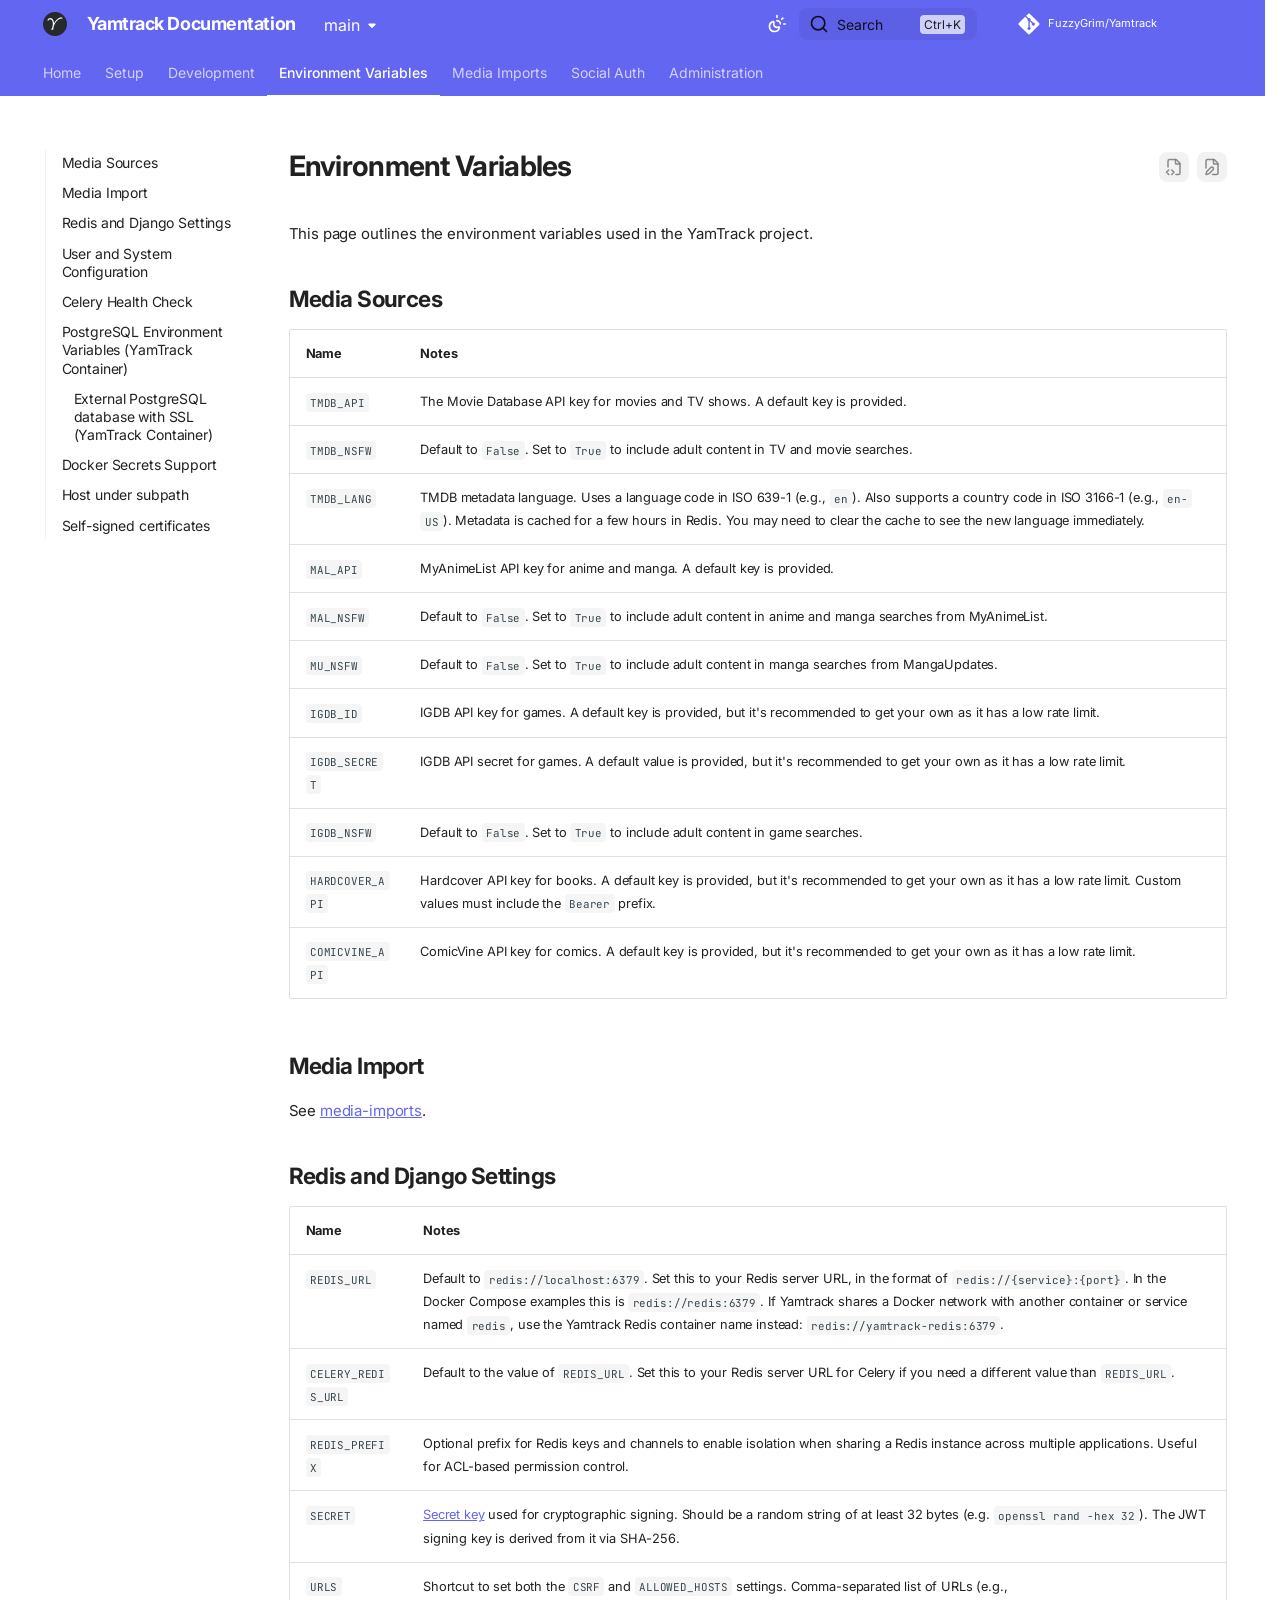
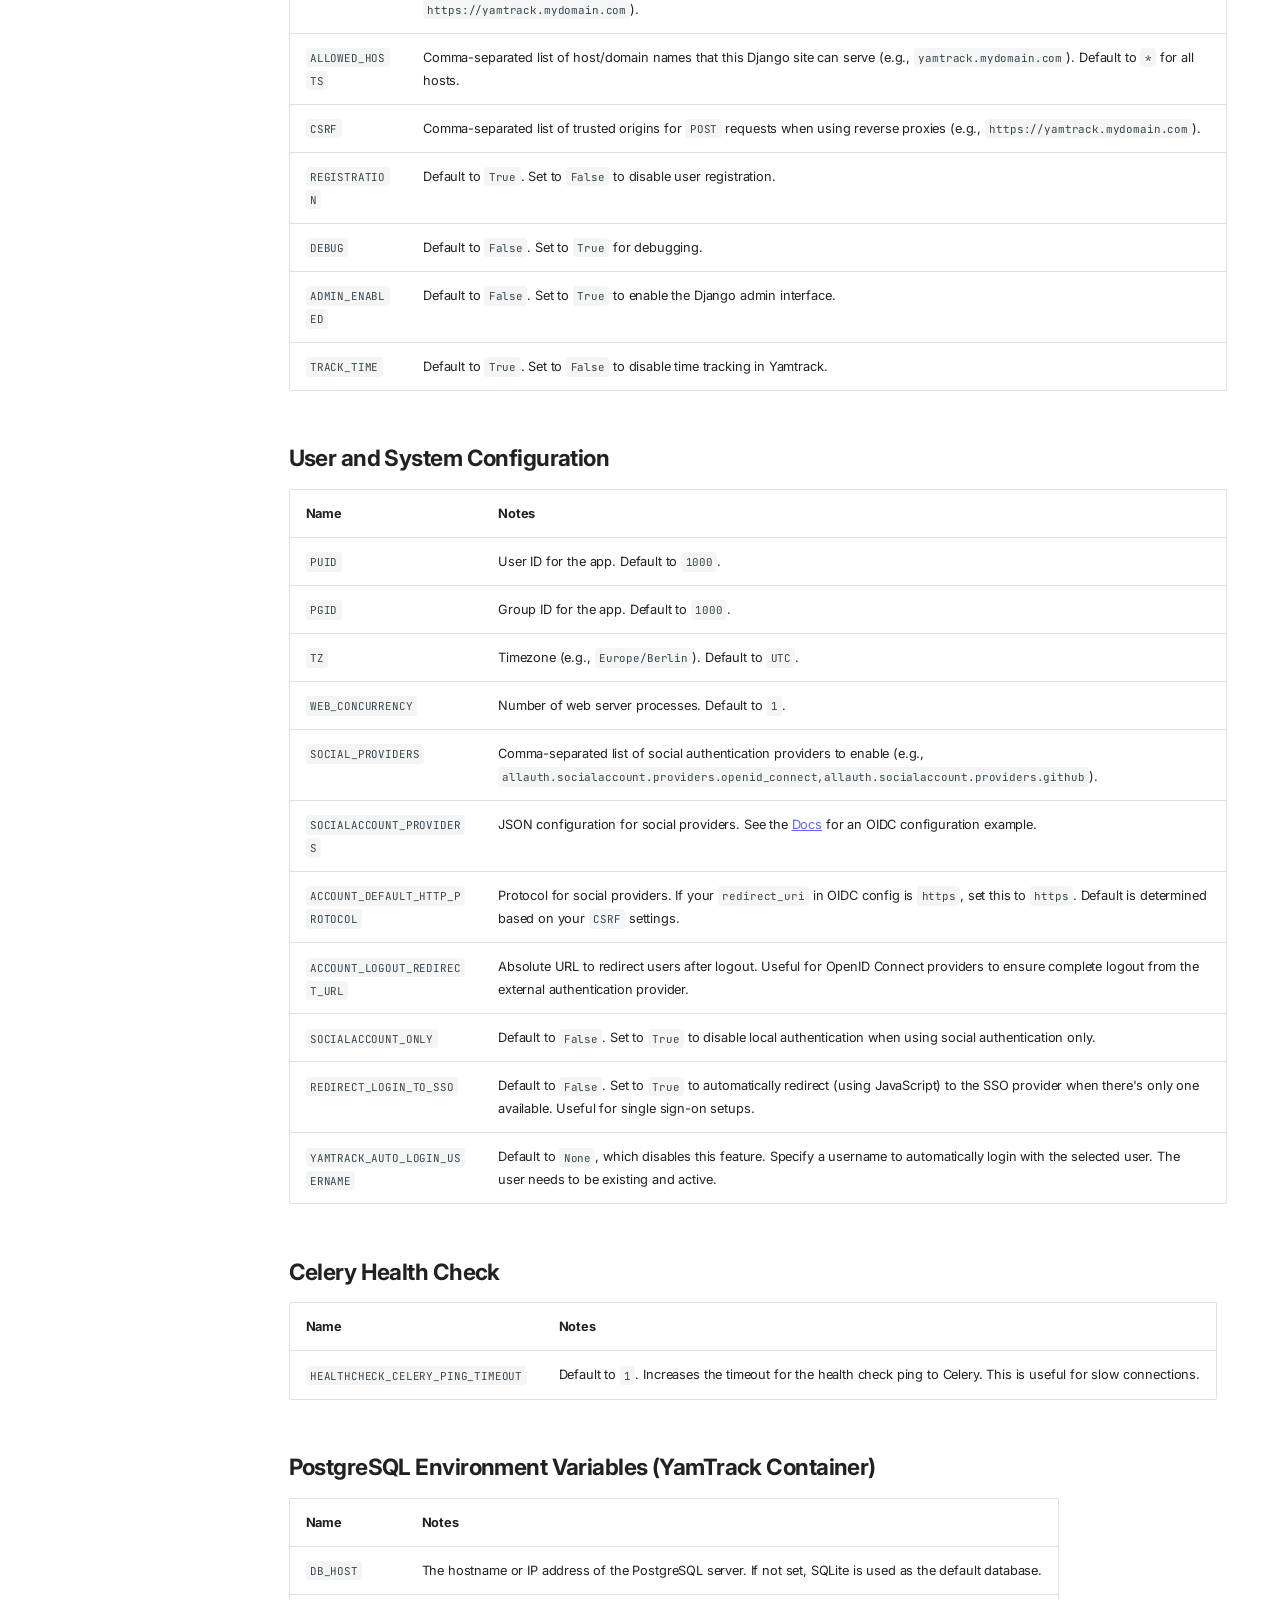
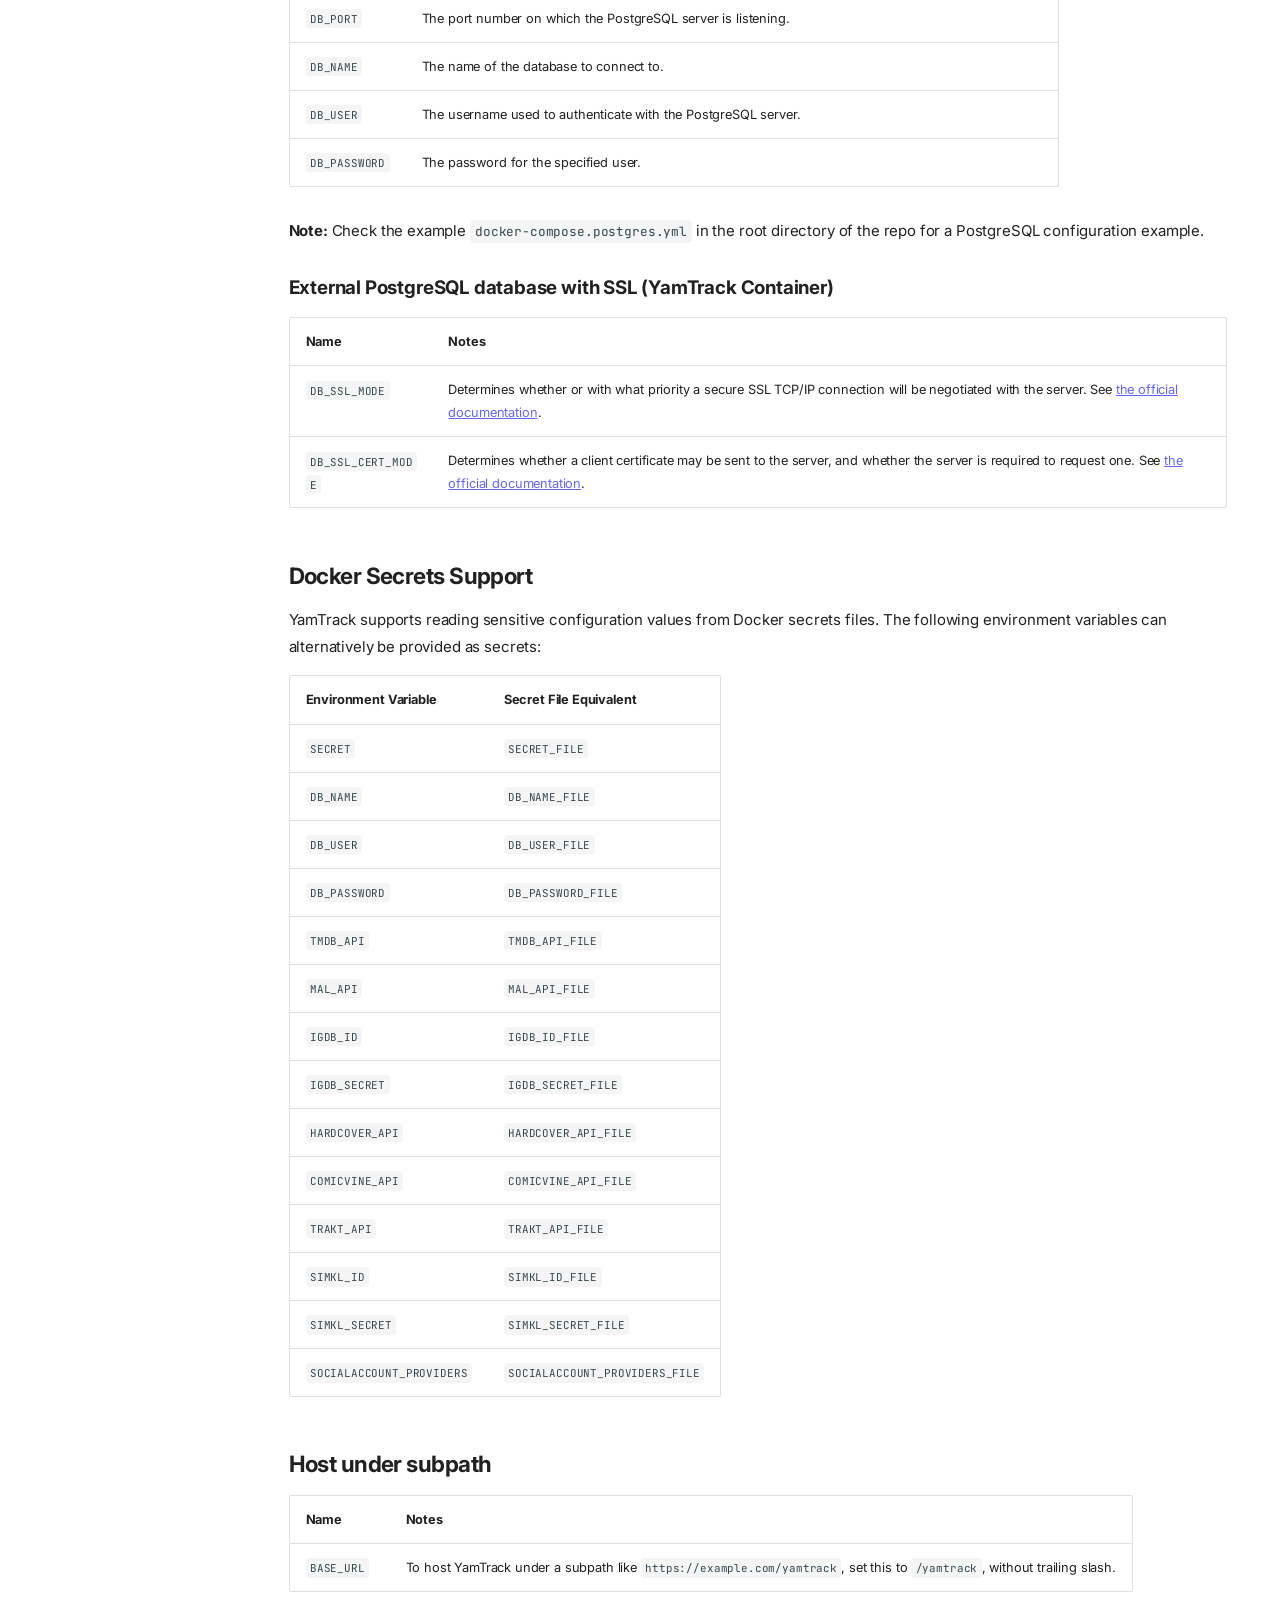
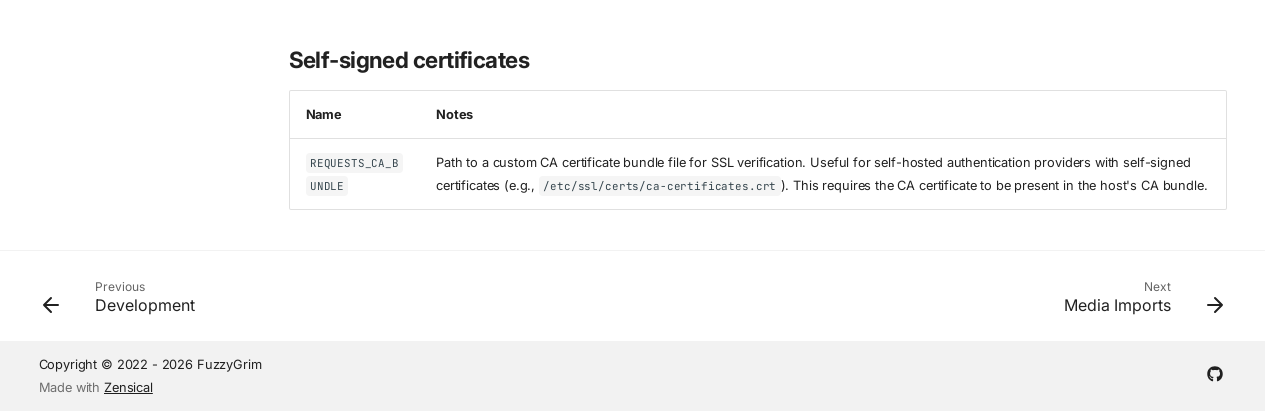
==== commit 04b435c2: "Deployed 177bb5e7 to main with Zensical 0.0.42 and mike 2.2.0+zensical-0.1.0" ====
--- a/main/env-variables/index.html
+++ b/main/env-variables/index.html
@@ -830,7 +830,7 @@
 </tr>
 <tr>
 <td><code>SECRET</code></td>
-<td><a href="https://docs.djangoproject.com/en/stable/ref/settings/#secret-key">Secret key</a> used for cryptographic signing. Should be a random string.</td>
+<td><a href="https://docs.djangoproject.com/en/stable/ref/settings/#secret-key">Secret key</a> used for cryptographic signing. Should be a random string of at least 32 bytes (e.g. <code>openssl rand -hex 32</code>). The JWT signing key is derived from it via SHA-256.</td>
 </tr>
 <tr>
 <td><code>URLS</code></td>
